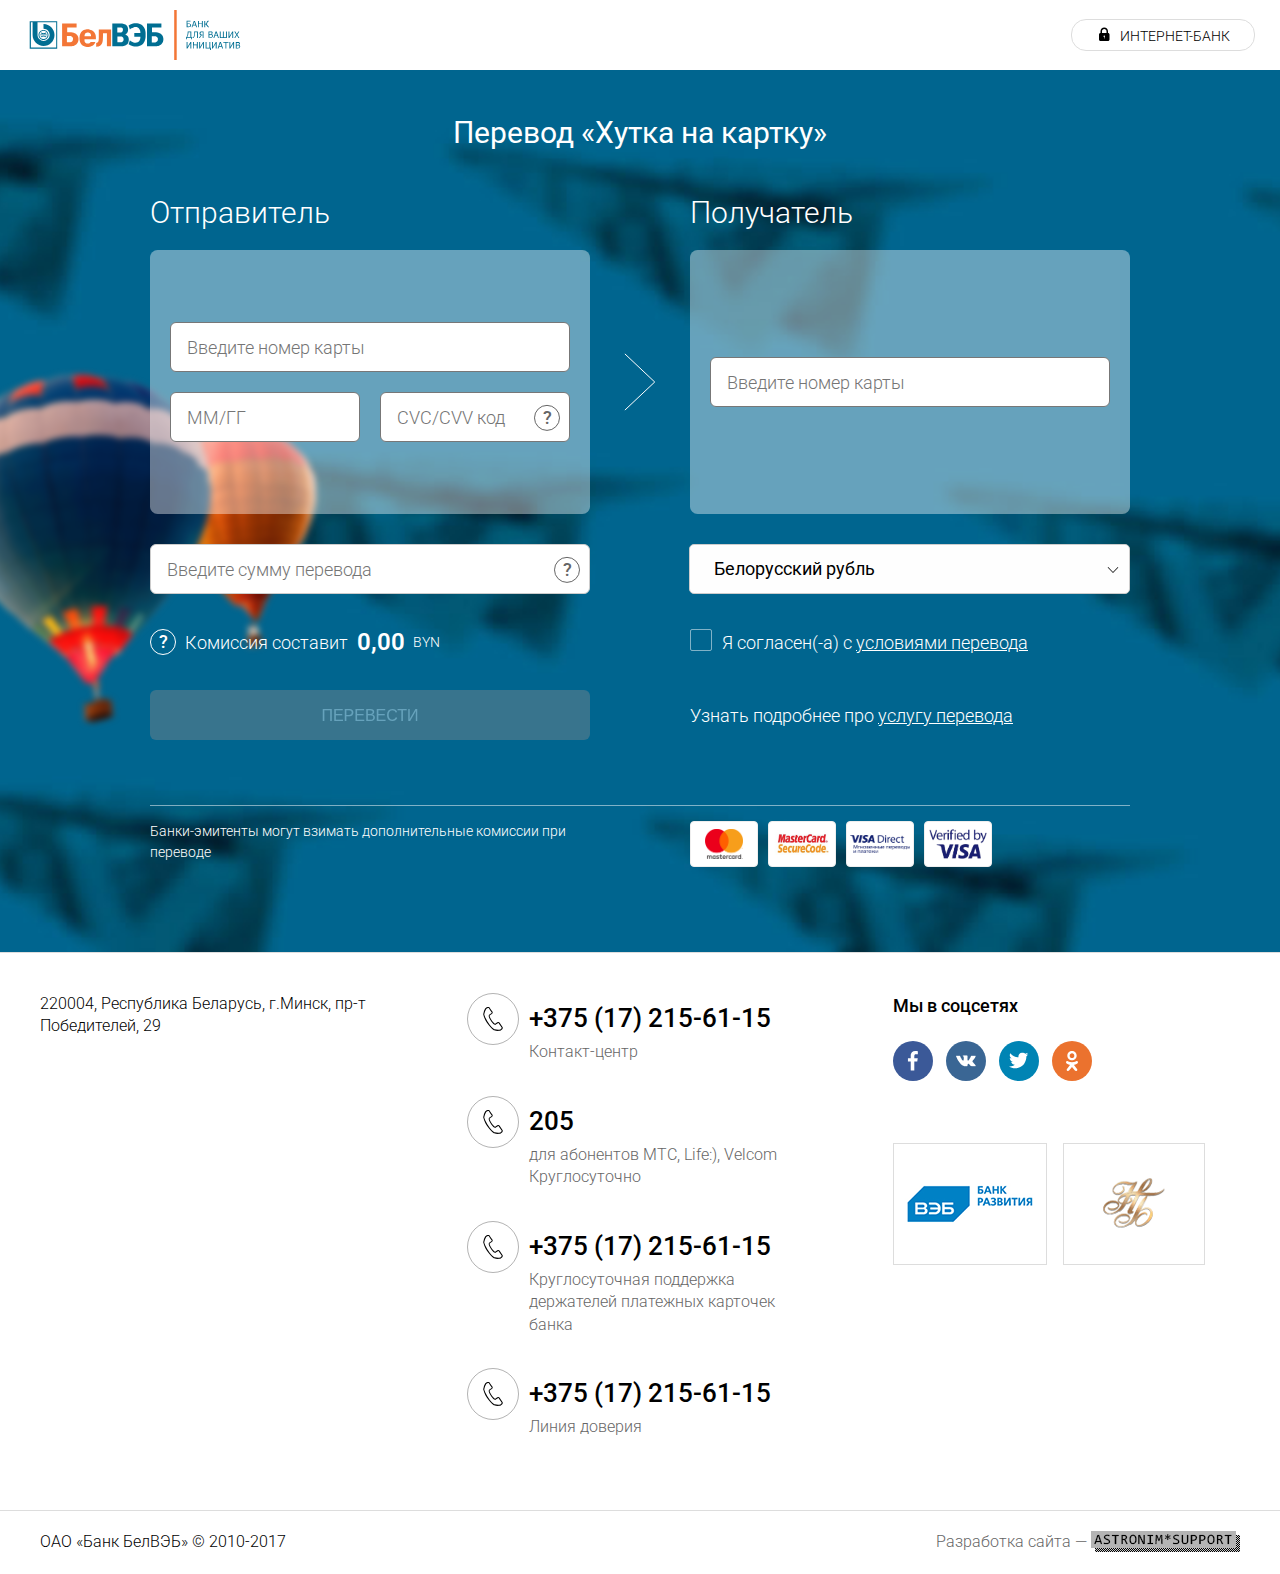
==== index.html @ bf61015f "set form action test-href" ====
<!DOCTYPE html>
<html lang="ru">
<head>
	<meta charset="utf-8" />
	<meta http-equiv="X-UA-Compatible" content="IE=edge" />
	<meta http-equiv="Cache-Control" content="no-store">
	<meta http-equiv="Pragma" content="no-cache">
	<meta name="viewport" id="viewport" content="width=device-width">
	<meta name="format-detection" content="telephone=no">

	<meta http-equiv="Content-Type" content="text/html; charset=UTF-8" />
	<meta name="robots" content="index, follow" />
	<meta name="keywords" content="" />
	<meta name="description" content="Банк БелВЭБ" />

	<title>Перевод «Хутка на картку»</title>
	<meta name="description" content="*" />
	<meta name="keywords" content="*" />

	<meta property="og:title" content="" />
	<meta property="og:image" content="" />
	<meta property="og:description" content="" />
	<meta property="og:site_name" content="" />

	<link href="https://fonts.googleapis.com/css?family=Roboto:300,400,500,700&amp;subset=cyrillic-ext" rel="stylesheet" data-skip-moving="true">

	<!-- choices -->
	<link  href="js/lib/choices/styles/css/choices.min.css" rel="stylesheet">


	<!-- common -->
	<link rel="stylesheet" href="css/common.css" />

	<!-- ie9-10 -->
	<link rel="stylesheet" href="css/ie.css">


	<script>document.createElement( "picture" );</script>
	<script src="./js/lib/picturefill.min.js" async></script>

	<svg xmlns="http://www.w3.org/2000/svg" preserveAspectRatio="none" style="display:none;">

		<symbol id="ico-check" height="15" viewBox="0 0 26 15" width="26" xmlns="http://www.w3.org/2000/svg">
			<path d="M18.5 1.5L17 0 11 6.5l1.4 1.4 6.3-6.3zM22.7 0L12.2 10.8 8 6.5 6.6 8l5.6 5.5 12-12L22.7 0zM1 8l5.5 5.5L8 12 2.2 6.6 1 8z" fill-rule="evenodd"></path>
		</symbol>

		<symbol id="ico-info" enable-background="new 0 0 39 115" height="115px" version="1.1" viewBox="0 0 39 115" width="39px" xml:space="preserve" xmlns="http://www.w3.org/2000/svg" xmlns:xlink="http://www.w3.org/1999/xlink">
				<path d="M26.102,91.63l3.372-13.589l7.465-30.088c1.33-5.36-1.938-10.783-7.298-12.113l-0.971-0.241   c-0.652-0.162-1.303-0.252-1.949-0.283l0.008-0.199c0,0-0.161,0.072-0.437,0.197c-3.072-0.011-7.561,2.97-7.561,2.97   c-8.72,6.079-20.654,14.141-18.886,17.981c2.678,5.816,15.748-9.487,12.618,3.131L9.091,72.984l-7.465,30.088   c-1.33,5.361,1.504,10.676,6.864,12.006l0.971,0.241c0.652,0.161,1.303,0.253,1.95,0.282l-0.009,0.199c0,0,0.162-0.071,0.438-0.197   c3.072,0.012,7.561-2.97,7.561-2.97c8.72-6.079,20.871-14.087,19.103-17.928C35.824,88.89,22.972,104.247,26.102,91.63z"></path>
				<circle cx="24.727" cy="15.217" r="14"></circle>
		</symbol>

		<symbol id="ico-close" height="32" viewBox="0 0 32 32" width="32" xmlns="http://www.w3.org/2000/svg">
			<path d="M22.7 21.3L17.5 16l5.2-5.2c.4-.4.4-1 0-1.4-.4-.4-1-.4-1.4 0L16 14.6l-5.3-5.3c-.4-.4-1-.4-1.4 0-.4.4-.4 1 0 1.4l5.3 5.3-5.3 5.3c-.4.4-.4 1 0 1.4.4.4 1 .4 1.4 0l5.3-5.3 5.3 5.3c.4.4 1 .4 1.4 0 .4-.4.4-1 0-1.4z"></path>
		</symbol>

		<symbol id="ico-search" height="50" viewBox="0 0 50 50" width="50" xmlns="http://www.w3.org/2000/svg">
			<circle cx="21" cy="20" fill="none" r="16" stroke-linecap="round" stroke-miterlimit="10" stroke-width="2"></circle>
			<path stroke-miterlimit="10" stroke-width="4" d="M32.2 32.2l13.3 13.3"></path>
		</symbol>

		<symbol id="ico-lang" xmlns="http://www.w3.org/2000/svg" viewBox="267.2 14.2 419.7 419.7">
			<path d="M477 433.8c-115.7 0-209.8-94-209.8-209.8S361.2 14.2 477 14.2s209.8 94 209.8 209.8-94 209.8-209.8 209.8zm75-143c-8.6 37-22.6 72.5-41.5 105.4C568.2 385 616 346 638.8 291.6L552 291zm-237.2 0c22.6 54.7 70.6 94 128.6 105.3-19-33-33-68.5-41.6-105.8h-11.3c-36 0-61 .2-75.7.5zm122.4-.5c8.7 33.4 22 65.3 39.8 95 17.7-29.6 31-61.4 39.7-94.7l-79.5-.3zm120.6-33.7c22.6 0 43 .3 59.6.5l31.7.3c4.3-21.6 4.4-43.5.4-65.2l-91.3-.6c1.3 10.8 2 21.8 2 32.6-.2 11-1 21.8-2.2 32.6zm-253-65.2c-4 21.5-4.2 43.8 0 65.3 12.5-.7 35.5-1 78.8-1H396c-2.4-21.5-2.4-43.4 0-65h-4.3c-54.4 0-77.6.3-87 .7zM478.3 256l45 .3c1.5-10.7 2.2-21.6 2.2-32.3 0-10.8-.8-21.8-2.2-32.6-32.7-.2-63.7-.4-92.6-.4-3 21.6-3 43.5-.2 65h47.8zM552 157c17.5 0 33.8.3 48.2.4 16 0 29.2.3 39 .3-22.4-55-70.5-94.3-128.5-105.6 19 32.7 32.8 68 41.4 104.8zm-108.6-105C385.6 63.3 337.7 102.3 315 157c16-.5 42.7-.6 87-.6 8.7-36.6 22.6-71.7 41.4-104.3zm35 104.7l38 .2c-8.6-33-22-64.6-39.4-94-17.5 29.3-30.7 60.7-39.3 93.6l40.6.2z"></path>
		</symbol>

		<symbol id="ico-user" xmlns="http://www.w3.org/2000/svg" width="400" height="382.5" viewBox="0 0 400 382.5">
			<path d="M244 213.8C276 195 297.6 157 297.6 113 297.5 50.6 254 0 200 0s-97.3 50.6-97.3 113c0 44 21.6 82 53 100.6C27.7 226.4 0 297.2 0 382.6h400c0-85-34-155.6-156-168.8z"></path>
		</symbol>

		<symbol id="ico-phone" xmlns="http://www.w3.org/2000/svg" fill-rule="evenodd" version="1" viewBox="0 0 7687 8785" shape-rendering="geometricPrecision" text-rendering="geometricPrecision" image-rendering="optimizeQuality" clip-rule="evenodd">
			<path d="M4667 6451v1771c0 154-63 295-165 397s-243 165-397 165H563c-155 0-296-63-398-165S0 8376 0 8221V561c0-154 63-295 165-397l1-1C268 61 409-2 563-2h3542c155 0 296 63 398 165s165 243 165 398v1771h3019v4117H4668zM3432 4960v368c0 76-62 137-137 137-76 0-137-62-137-137v-362c-15-3-31-7-46-12l-5-1c-149-47-274-154-310-334-15-74 34-147 108-161 74-15 147 34 161 108 13 65 61 105 119 124l7 2c29 9 61 13 92 13h11l15-1c40-3 78-13 109-29 38-19 66-48 66-82 0-28-6-47-14-58-11-15-31-25-52-31-37-11-80-11-122-10-64 1-128 2-206-22-62-19-126-53-175-108-51-58-85-137-85-243 0-151 90-262 217-326 34-17 71-31 110-41v-297c0-76 62-137 137-137 76 0 137 62 137 137v291c15 3 30 7 45 12 152 45 279 153 316 335 15 74-34 147-108 161-74 15-147-34-161-108-13-67-64-108-125-126-29-9-61-13-94-12h-15l-12 1c-40 3-78 13-109 29-38 19-66 48-66 82 0 31 7 50 17 61 12 13 30 23 49 28 38 12 80 11 121 10 63-1 127-2 205 22 70 21 141 60 192 130 42 56 69 129 69 221 0 151-90 262-217 326-34 17-71 31-110 41zm2788 1216c-6-45-9-91-9-137 0-294 119-560 312-752 192-192 458-312 752-312 46 0 92 3 137 9V3800c-45 6-91 9-137 9-294 0-560-119-752-312-192-192-312-458-312-752 0-46 3-92 9-137H275v3569h5946zm1192-915l-18-3c-38-6-78-9-119-9-218 0-415 89-558 231-143 143-231 340-231 558 0 41 3 81 9 119l3 19h914v-915zM3294 2881c417 0 795 169 1068 442s442 651 442 1068-169 795-442 1068-651 442-1068 442-795-169-1068-442-442-651-442-1068 169-795 442-1068 651-442 1068-442zm873 636c-223-223-532-362-873-362s-650 138-873 362c-223 223-362 532-362 873s138 650 362 873c223 223 532 362 873 362s650-138 873-362c223-223 362-532 362-873s-138-650-362-873zm2330-911l-3 18c-6 38-9 78-9 119 0 218 89 415 231 558 143 143 340 231 558 231 41 0 81-3 119-9l18-3v-914h-914zm-2105-275v-820H274v820h4118zM274 6449v820h4118v-820H274zm0 1095v676c0 79 33 151 85 203s124 85 203 85h3542c79 0 152-32 203-84l1-1c52-52 84-124 84-203v-676H274zm4118-6307V561c0-79-33-151-85-203s-124-85-203-85H562c-79 0-151 32-203 84l-1 1c-52 52-84 125-84 203v676h4118zM1784 685h1098v275H1784V685zm549 6863c113 0 216 46 291 121 74 74 121 177 121 291 0 113-46 217-121 291-74 74-178 121-291 121-114 0-217-46-291-121-75-75-121-178-121-291s46-216 121-291l1-1c75-75 177-121 291-121zm97 314c-24-24-59-40-97-40s-73 15-97 40l-1 1c-24 24-40 59-40 97s15 73 40 97h1c25 25 59 40 97 40s72-16 97-40c25-25 40-59 40-97s-16-72-40-97v-1z" class="fil0"></path>
		</symbol>

		<symbol id="ico-lock" height="32" width="32" viewBox="0 0 32 32" xmlns="http://www.w3.org/2000/svg">
			<path d="M16 21.9146v2.5944c0 .2712.232.491.5.491.2761 0 .5-.2279.5-.491v-2.5944c.5826-.2059 1-.7615 1-1.4146 0-.8284-.6716-1.5-1.5-1.5s-1.5.6716-1.5 1.5c0 .6531.4174 1.2087 1 1.4146zM9 14v-3.5008C9 6.3567 12.3579 3 16.5 3c4.1337 0 7.5 3.3575 7.5 7.4992V14c1.6591.0047 3 1.3503 3 3.0095v9.981C27 28.6634 25.653 30 23.9912 30H9.0088C7.3456 30 6 28.6526 6 26.9905v-9.981c0-1.67 1.3423-3.0048 3-3.0095zm3 0v-3.4991C12 8.0092 14.0147 6 16.5 6c2.4802 0 4.5 2.0151 4.5 4.5009V14h-9z" fill-rule="evenodd"></path>
		</symbol>

		<symbol id="ico-fb" xmlns="http://www.w3.org/2000/svg" xmlns:xlink="http://www.w3.org/1999/xlink" preserveAspectRatio="xMidYMid" width="11" height="21" viewBox="0 0 11 21">
			<path d="M7.801,0.011 C6.378,0.011 5.242,0.429 4.391,1.265 C3.540,2.101 3.115,3.282 3.115,4.807 C3.115,4.807 3.115,7.491 3.115,7.491 C3.115,7.491 -0.009,7.491 -0.009,7.491 C-0.009,7.491 -0.009,11.121 -0.009,11.121 C-0.009,11.121 3.115,11.121 3.115,11.121 C3.115,11.121 3.115,20.449 3.115,20.449 C3.115,20.449 6.877,20.449 6.877,20.449 C6.877,20.449 6.877,11.121 6.877,11.121 C6.877,11.121 10.001,11.121 10.001,11.121 C10.001,11.121 10.485,7.491 10.485,7.491 C10.485,7.491 6.877,7.491 6.877,7.491 C6.877,7.491 6.877,5.159 6.877,5.159 C6.877,4.573 7.002,4.132 7.251,3.839 C7.500,3.546 7.977,3.399 8.681,3.399 C8.681,3.399 10.595,3.399 10.595,3.399 C10.595,3.399 10.595,0.165 10.595,0.165 C9.935,0.063 9.004,0.011 7.801,0.011 C7.801,0.011 7.801,0.011 7.801,0.011 Z" fill-rule="evenodd"></path>
		</symbol>

		<symbol id="ico-vk" xmlns="http://www.w3.org/2000/svg" xmlns:xlink="http://www.w3.org/1999/xlink" preserveAspectRatio="xMidYMid" width="24" height="14" viewBox="0 0 24 14">
			<path d="M23.481,0.843 C23.437,0.755 23.312,0.682 23.107,0.623 C22.902,0.565 22.638,0.557 22.315,0.601 C22.315,0.601 18.795,0.623 18.795,0.623 C18.751,0.594 18.670,0.594 18.553,0.623 C18.553,0.623 18.311,0.689 18.311,0.689 C18.311,0.689 18.267,0.733 18.267,0.733 C18.223,0.763 18.179,0.807 18.135,0.865 C18.091,0.924 18.054,0.997 18.025,1.085 C17.629,2.068 17.189,2.985 16.705,3.835 C16.412,4.334 16.133,4.774 15.869,5.155 C15.605,5.537 15.392,5.815 15.231,5.991 C15.070,6.167 14.916,6.307 14.769,6.409 C14.622,6.512 14.512,6.556 14.439,6.541 C14.439,6.541 14.241,6.497 14.241,6.497 C14.124,6.439 14.028,6.336 13.955,6.189 C13.882,6.043 13.838,5.881 13.823,5.705 C13.823,5.705 13.779,5.221 13.779,5.221 C13.764,5.075 13.764,4.877 13.779,4.627 C13.779,4.627 13.801,4.121 13.801,4.121 C13.801,4.121 13.801,3.109 13.801,3.109 C13.801,2.728 13.816,2.435 13.845,2.229 C13.874,2.024 13.874,1.804 13.845,1.569 C13.816,1.335 13.801,1.144 13.801,0.997 C13.801,0.851 13.764,0.719 13.691,0.601 C13.618,0.484 13.530,0.389 13.427,0.315 C13.324,0.242 13.185,0.183 13.009,0.139 C12.584,0.051 12.034,0.000 11.359,-0.015 C9.834,-0.029 8.858,0.066 8.433,0.271 C8.257,0.374 8.103,0.499 7.971,0.645 C7.810,0.821 7.788,0.924 7.905,0.953 C8.389,1.027 8.734,1.203 8.939,1.481 C8.939,1.481 9.027,1.613 9.027,1.613 C9.071,1.731 9.122,1.921 9.181,2.185 C9.240,2.449 9.276,2.750 9.291,3.087 C9.335,3.659 9.335,4.165 9.291,4.605 C9.291,4.605 9.181,5.617 9.181,5.617 C9.152,5.852 9.100,6.043 9.027,6.189 C8.954,6.336 8.902,6.424 8.873,6.453 C8.873,6.453 8.807,6.519 8.807,6.519 C8.704,6.563 8.594,6.585 8.477,6.585 C8.360,6.585 8.220,6.527 8.059,6.409 C7.898,6.292 7.729,6.131 7.553,5.925 C7.377,5.720 7.179,5.441 6.959,5.089 C6.739,4.737 6.512,4.312 6.277,3.813 C6.277,3.813 6.079,3.461 6.079,3.461 C6.079,3.461 5.573,2.471 5.573,2.471 C5.353,2.031 5.162,1.606 5.001,1.195 C4.942,1.019 4.847,0.887 4.715,0.799 C4.715,0.799 4.649,0.755 4.649,0.755 C4.605,0.741 4.539,0.711 4.451,0.667 C4.363,0.623 4.268,0.594 4.165,0.579 C4.165,0.579 0.799,0.601 0.799,0.601 C0.462,0.601 0.227,0.682 0.095,0.843 C0.095,0.843 0.051,0.909 0.051,0.909 C0.022,0.953 0.007,1.019 0.007,1.107 C0.007,1.195 0.036,1.305 0.095,1.437 C0.594,2.581 1.129,3.696 1.701,4.781 C2.273,5.867 2.772,6.732 3.197,7.377 C3.622,8.023 4.055,8.639 4.495,9.225 C4.935,9.812 5.228,10.186 5.375,10.347 C5.375,10.347 5.705,10.699 5.705,10.699 C5.705,10.699 6.013,11.007 6.013,11.007 C6.248,11.183 6.541,11.418 6.893,11.711 C7.245,12.005 7.663,12.276 8.147,12.525 C8.631,12.775 9.174,12.987 9.775,13.163 C10.376,13.339 10.970,13.405 11.557,13.361 C11.557,13.361 12.965,13.361 12.965,13.361 C13.258,13.347 13.478,13.259 13.625,13.097 C13.625,13.097 13.669,13.031 13.669,13.031 C13.698,12.987 13.728,12.914 13.757,12.811 C13.786,12.709 13.801,12.599 13.801,12.481 C13.801,12.115 13.830,11.792 13.889,11.513 C13.948,11.235 14.014,11.022 14.087,10.875 C14.160,10.729 14.248,10.611 14.351,10.523 C14.454,10.435 14.527,10.377 14.571,10.347 C14.615,10.318 14.644,10.303 14.659,10.303 C14.864,10.245 15.099,10.311 15.363,10.501 C15.627,10.692 15.876,10.927 16.111,11.205 C16.346,11.484 16.624,11.799 16.947,12.151 C17.270,12.503 17.556,12.767 17.805,12.943 C17.805,12.943 18.047,13.097 18.047,13.097 C18.208,13.200 18.421,13.288 18.685,13.361 C18.949,13.435 19.176,13.457 19.367,13.427 C19.367,13.427 22.513,13.361 22.513,13.361 C22.806,13.361 23.048,13.310 23.239,13.207 C23.430,13.105 23.532,12.995 23.547,12.877 C23.562,12.760 23.562,12.621 23.547,12.459 C23.532,12.298 23.510,12.188 23.481,12.129 C23.481,12.129 23.393,11.975 23.393,11.975 C22.982,11.242 22.198,10.340 21.039,9.269 C21.039,9.269 21.017,9.247 21.017,9.247 C21.017,9.247 21.017,9.225 21.017,9.225 C21.017,9.225 20.995,9.225 20.995,9.225 C20.467,8.727 20.130,8.389 19.983,8.213 C19.734,7.891 19.682,7.561 19.829,7.223 C19.917,6.974 20.284,6.439 20.929,5.617 C21.266,5.177 21.530,4.825 21.721,4.561 C23.144,2.684 23.760,1.481 23.569,0.953 C23.569,0.953 23.481,0.843 23.481,0.843 Z" fill-rule="evenodd"></path>
		</symbol>

		<symbol id="ico-tw" xmlns="http://www.w3.org/2000/svg" xmlns:xlink="http://www.w3.org/1999/xlink" preserveAspectRatio="xMidYMid" width="20" height="17" viewBox="0 0 20 17">
			<path d="M17.039,2.487 C17.904,1.959 18.484,1.225 18.777,0.287 C18.000,0.756 17.164,1.079 16.269,1.255 C15.492,0.419 14.524,0.001 13.365,0.001 C12.280,0.015 11.348,0.404 10.571,1.167 C9.794,1.929 9.405,2.861 9.405,3.961 C9.405,4.254 9.442,4.555 9.515,4.863 C7.872,4.789 6.347,4.386 4.939,3.653 C3.531,2.919 2.328,1.944 1.331,0.727 C0.964,1.343 0.781,2.003 0.781,2.707 C0.781,3.411 0.942,4.049 1.265,4.621 C1.588,5.193 2.020,5.662 2.563,6.029 C1.918,5.999 1.316,5.831 0.759,5.523 C0.759,5.523 0.759,5.567 0.759,5.567 C0.759,6.535 1.060,7.378 1.661,8.097 C2.262,8.815 3.025,9.270 3.949,9.461 C3.597,9.549 3.245,9.593 2.893,9.593 C2.673,9.593 2.424,9.578 2.145,9.549 C2.409,10.355 2.878,11.008 3.553,11.507 C4.228,12.005 4.998,12.269 5.863,12.299 C4.426,13.428 2.783,13.993 0.935,13.993 C0.583,13.993 0.268,13.971 -0.011,13.927 C1.822,15.115 3.846,15.709 6.061,15.709 C7.484,15.738 8.811,15.518 10.043,15.049 C11.275,14.579 12.331,13.978 13.211,13.245 C14.091,12.511 14.846,11.653 15.477,10.671 C16.108,9.688 16.577,8.669 16.885,7.613 C17.193,6.557 17.347,5.493 17.347,4.423 C17.347,4.423 17.347,3.917 17.347,3.917 C18.124,3.345 18.784,2.663 19.327,1.871 C18.564,2.193 17.802,2.399 17.039,2.487 C17.039,2.487 17.039,2.487 17.039,2.487 Z" id="path-1" class="cls-2" fill-rule="evenodd"></path>
		</symbol>

		<symbol id="ico-ok" viewBox="0 0 30 30" width="30px" xml:space="preserve" xmlns="http://www.w3.org/2000/svg" xmlns:xlink="http://www.w3.org/1999/xlink"><path d="M22,15c-1,0-3,2-7,2s-6-2-7-2c-1.104,0-2,0.896-2,2c0,1,0.568,1.481,1,1.734C8.185,19.427,12,21,12,21l-4.25,5.438  c0,0-0.75,0.935-0.75,1.562c0,1.104,0.896,2,2,2c1.021,0,1.484-0.656,1.484-0.656S14.993,23.993,15,24  c0.007-0.007,4.516,5.344,4.516,5.344S19.979,30,21,30c1.104,0,2-0.896,2-2c0-0.627-0.75-1.562-0.75-1.562L18,21  c0,0,3.815-1.573,5-2.266C23.432,18.481,24,18,24,17C24,15.896,23.104,15,22,15z" id="K"/><path d="M15,0c-3.866,0-7,3.134-7,7s3.134,7,7,7c3.865,0,7-3.134,7-7S18.865,0,15,0z M15,10.5c-1.933,0-3.5-1.566-3.5-3.5  c0-1.933,1.567-3.5,3.5-3.5c1.932,0,3.5,1.567,3.5,3.5C18.5,8.934,16.932,10.5,15,10.5z"></path></symbol>

		<symbol id="ico-gain" viewBox="0 0 278 212" xmlns="http://www.w3.org/2000/svg"><path d="M94 118c-8,-7 -18,-12 -29,-12 -12,0 -22,5 -29,12 -6,5 -9,12 -11,20l0 0c-1,3 -1,6 -1,9 0,12 4,22 12,29 7,8 17,13 29,13 11,0 21,-5 29,-13 7,-7 12,-17 12,-29 0,-11 -5,-21 -12,-29zm148 0c-7,-7 -18,-12 -29,-12 -11,0 -22,5 -29,12 -8,8 -12,18 -12,29 0,12 4,22 12,29 7,8 18,13 29,13 11,0 22,-5 29,-13 7,-7 12,-17 12,-29 0,-11 -5,-21 -12,-29zm-177 -35c17,0 33,6 45,18 19,12 39,12 58,-1 12,-11 28,-17 45,-17 15,0 29,5 40,14l0 -63c0,-2 -1,-5 -3,-7l-1 -1c-1,-1 -3,-2 -4,-2l-36 0c-7,0 -12,-6 -12,-12 0,-7 5,-12 12,-12l36 0c8,0 15,4 21,10 1,0 1,1 1,1 6,6 10,15 10,23l0 101c0,1 0,1 0,1 0,4 1,8 1,11 0,18 -8,34 -19,46 -12,12 -28,19 -46,19 -18,0 -34,-7 -46,-19 -11,-11 -18,-25 -19,-42l0 0 0 0c0,-1 0,-2 0,-4l0 -1c-2,-10 -17,-11 -18,3 -1,17 -8,33 -19,44 -12,12 -28,19 -46,19 -18,0 -34,-7 -46,-19 -12,-12 -19,-28 -19,-46 0,-4 0,-9 1,-13l0 -100c0,-8 4,-17 10,-23 0,0 1,-1 1,-1 6,-6 14,-10 22,-10l35 0c7,0 12,5 12,12 0,6 -5,12 -12,12l-35 0c-2,0 -3,1 -5,2l0 1c-3,2 -4,5 -4,7l0 62c11,-8 25,-13 40,-13z"></path></symbol>

	</svg>
</head>
<body>
	<script>
		document.body.className += ' js';
	</script>

	<div class="header-row">
		<header class="l-header flex-row middle-xs">
			<div class="col-xs">
				<a href="https://bveb.by/" class="logo">
					<object data="./i/logo.svg" type="image/svg+xml"></object>
				</a>
			</div>
			<div class="col-xs end-xs align-right">
				<div class="topline-iblogin">
					<a href="https://www.belveb24.by/" target="_blank" class="link-iblogin">
						<svg class="ico-lock" viewBox="0 0 32 32">
							<use xlink:href="#ico-lock"></use>
						</svg>
						<span>Интернет-банк</span>
					</a>
				</div>
			</div>
		</header>
	</div>

	<div class="page-wrap">

		<div class="layout-row">

			<div class="l-layout">

				<main class="l-main">

					<div class="main-content">

						<header class="b-content-title">

							<picture>
								<img src="./i/bgmain.jpg" alt="">
							</picture>

							<div class="remittance bg--dark">

								<div class="baloon-amination js-baloon">
									<img src="./i/baloons.png" alt="">
								</div>

								<form ACTION="/p2ptest/cgi-bin/cgi_link" METHOD="POST" autocomplete="off">
									<div class="rem-header">
										<div class="rem-title">Перевод «Хутка&nbsp;на&nbsp;картку»</div>
									</div>
									<div class="rem-row">
										<div class="rem-col">
											<div class="card-title">Отправитель</div>
											<section class="card-shape card-shape-sender">
												<div class="card-shape-in">
													<div class="card-shape-inputs card-sender">
														<div class="flex-row flex-row-padding-half">
															<div class="col-xs-12">
																<div class="card-input">
																	<input type="text" name="CARD" id="cardfrom" placeholder="Введите номер карты" required>
																	<div class="card-type type-visa"></div>
																	<div class="card-type type-mastercard"></div>
																	<div class="card-type type-unknown"></div>
																</div>
															</div>
														</div>
														<div class="flex-row flex-row-padding-half">
															<div class="col-xs-6">
																<input type="text" name="MMYY" id="mmyy" maxlength="5" placeholder="ММ/ГГ" required>
																<input type="HIDDEN" name="EXP" id="exp" value="" autocomplete="off" required>
																<input type="HIDDEN" name="EXP_YEAR" id="exp_year" value="" autocomplete="off" required>
															</div>
															<div class="col-xs-6">
																<div class="card-input">
																	<input type="text" name="CVC2" id="cvccvv" maxlength="3" placeholder="CVC/CVV код" required>
																	<div class="input-helper">
																		<span class="info" title="​CVC/CVV код — это трёхзначный код проверки подлинности Вашей банковской карты.&#13;CVC/CVV код указан на её обратной стороне, под магнитной полосой"></span>
																	</div>
																	<div class="input-graphics">
																		<div class="ig-wrap"><img src="./i/cvc-code.png" alt=""></div>
																	</div>
																</div>
															</div>
														</div>
													</div>
												</div>
											</section>
										</div>
										<div class="rem-col-gap rem-col-gap-direction">
											<svg class="ico-card-direction" xmlns="http://www.w3.org/2000/svg"xmlns:xlink="http://www.w3.org/1999/xlink"width="32.5px" height="58.5px"><path fill-rule="evenodd"  stroke="rgb(255, 255, 255)" stroke-width="1px" stroke-linecap="butt" stroke-linejoin="miter" fill="none" d="M0.879,0.880 L30.714,29.002 L0.879,57.120 "/></svg>
										</div>
										<div class="rem-col">
											<div class="card-title">Получатель</div>
											<section class="card-shape">
												<div class="card-shape-in">
													<div class="card-shape-inputs card-receiver">
														<div class="flex-row flex-row-padding flex-row-padding-half">
															<div class="col-xs-12">
																<div class="card-input">
																	<input type="text" name="PAYMENT_TO" id="cardto" maxlength="23" placeholder="Введите номер карты" required>
																	<div class="card-type type-visa"></div>
																	<div class="card-type type-mastercard"></div>
																	<div class="card-type type-unknown"></div>
																</div>
															</div>
														</div>
													</div>
												</div>
											</section>
										</div>
									</div>
									<div class="rem-row">
										<div class="rem-col">
											<div class="card-input">
												<input type="text" name="AMOUNT" id="amount" placeholder="Введите сумму перевода" maxlength="20" required>
												<div class="input-helper">
													<span class="info" title="Введите сумму перевода"></span>
												</div>
											</div>
										</div>
										<div class="rem-col-gap"></div>
										<div class="rem-col">
											<select name="CURRENCY" id="currency" data-select-currency>
												<option value="BYN">Белорусский рубль</option>
												<option value="EUR">Евро</option>
												<option value="USD">Доллар США</option>
											</select>
										</div>
									</div>
									<div class="rem-row">
										<div class="rem-col">
											<div class="about-comission">
												<span class="info" title="* Предварительно рассчитанный размер комиссии за совершение перевода.&#13;** Комиссия взиматься не будет за перевод с использованием карточек (реквизитов карточек), эмитированных ОАО «Банк БелВЭБ», в случае если плательщик и бенефициар совпадают в одном лице."></span>
												<span>Комиссия составит</span> <span class="price"><b id="com">0,00</b> <span id="com_currency">byn</span></span>
											</div>
										</div>
										<div class="rem-col-gap"></div>
										<div class="rem-col">
											<label>
												<input type="checkbox" name="agree" id="agree" required>
												<span>Я согласен(-а) с <a href="https://www.belveb.by/upload/files/%D0%9E%D1%84%D0%B5%D1%80%D1%82%D0%B0.pdf" target="_blank">условиями перевода</a></span>
											</label>
										</div>
									</div>
									<div class="rem-row">
										<div class="rem-col">
											<input TYPE="HIDDEN" NAME="TRTYPE" VALUE="8"></input>
											<input type="submit" NAME="SEND_BUTTON" id="send_button" value="Перевести" class="button button-wide" disabled>
										</div>
										<div class="rem-col-gap"></div>
										<div class="rem-col">Узнать подробнее про <a href="https://www.belveb.by/individual/perevody-i-platezhi/hutka-na-kartku/" target="_blank">услугу перевода</a></div>
									</div>
									<div class="rem-row rem-footer">
										<div class="rem-col">Банки-эмитенты могут взимать дополнительные комиссии при переводе</div>
										<div class="rem-col-gap"></div>
										<div class="rem-col">
											<div class="support">
												<div class="support-card"><img src="./i/payment-mastercard.png" alt=""></div>
												<div class="support-card"><img src="./i/payment-mastercard-sc.png" alt=""></div>
												<div class="support-card"><img src="./i/payment-visa.png" alt=""></div>
												<div class="support-card"><img src="./i/payment-visa-verified.png" alt=""></div>
											</div>
										</div>
									</div>

									<input id="order" TYPE="HIDDEN" NAME="ORDER" VALUE="" SIZE="6" MAXLENGTH="21" PLACEHOLDER="Введите номер заказа" />
									<input TYPE="HIDDEN" NAME="DESC" VALUE="p2p_payment" MAXLENGTH="50" />
									<input TYPE="HIDDEN" NAME="TERMINAL" VALUE="99100001" SIZE="8" MAXLENGTH="8" />
									<div style="display:none">
										<select name="CVC2_RC" size=9>
											<option selected value="1">CVC2 is present</option>
										</select>
									</div>

								</form>
							</div>
						</header>

					</div>

					<footer class="l-footer">

						<div class="footer-row flex-row">
							<div class="col-xs">
								<p>220004, Республика  Беларусь, г.Минск, пр-т Победителей, 29</p>
							</div>
							<div class="col-xs">

								<div class="f-phone">
									<i class="c-ico ico-50">
										<svg>
											<use xlink:href="i/icons.svg#icon_1-19"></use>
										</svg>
									</i>
									<span>
										<a href="tel:+375172156115">+375 (17) 215-61-15</a>
										Контакт-центр
									</span>
								</div>

								<div class="f-phone">
									<i class="c-ico ico-50">
										<svg>
											<use xlink:href="i/icons.svg#icon_1-19"></use>
										</svg>
									</i>
									<span>
										<a href="tel:205">205</a>
										для абонентов МТС, Life:), Velcom Круглосуточно
									</span>
								</div>

								<div class="f-phone">
									<i class="c-ico ico-50">
										<svg>
											<use xlink:href="i/icons.svg#icon_1-19"></use>
										</svg>
									</i>
									<span>
										<a href="tel:+375172156115">+375 (17) 215-61-15</a>
										Круглосуточная поддержка держателей платежных карточек банка
									</span>
								</div>

								<div class="f-phone">
									<i class="c-ico ico-50">
										<svg>
											<use xlink:href="i/icons.svg#icon_1-19"></use>
										</svg>
									</i>
									<span>
										<a href="tel:+375172156115">+375 (17) 215-61-15</a>
										Линия доверия
									</span>
								</div>

							</div>
							<div class="col-xs">

								<div class="socials">
									<div class="socials-header">Мы в соцсетях</div>
									<ul>
										<li><a href="#" class="social social-fb"><svg viewBox="0 0 11 21"><use xlink:href="#ico-fb"></use></svg></a></li>
										<li><a href="#" class="social social-vk"><svg viewBox="0 0 24 14"><use xlink:href="#ico-vk"></use></svg></a></li>
										<li><a href="#" class="social social-tw"><svg viewBox="0 0 20 17"><use xlink:href="#ico-tw"></use></svg></a></li>
										<li><a href="#" class="social social-ok"><svg viewBox="0 0 30 30"><use xlink:href="#ico-ok"></use></svg></a></li>
									</ul>
								</div>

								<div class="f-logos">
									<a href="#">
										<img src="./i/logo-1.png" alt="">
									</a>
									<a href="#">
										<img src="./i/logo-2.png" alt="">
									</a>
								</div>

							</div>
						</div>

						<div class="b-copyright flex-row">
							<div class="col-xs-12 col-sm">
								ОАО «Банк БелВЭБ» © 2010-2017
							</div>

							<div class="col-xs-12 col-sm end-sm">
								<a href="http://astronim.com" class="developer" target="_blank">
									Разработка сайта — <img src="i/developer.png" height="21" width="149" alt="">
								</a>
							</div>
						</div>
					</footer>

				</main>

			</div>

		</div>

	</div>

	<script src="./js/lib/jquery-3.3.1.min.js"></script>
	<script src="./js/lib/choices/scripts/dist/choices.min.js"></script>
	<script src="./js/lib/svg4everybody.min.js"></script>
	<script src="./js/lib/cleave.min.js"></script>
	<script src="./js/lib/jquery.maskMoney.min.js"></script>
	<script src="./js/common.js"></script>
</body>
</html>
---- js/lib/choices/styles/css/choices.min.css ----
.choices{position:relative;margin-bottom:24px;font-size:16px}.choices:focus{outline:none}.choices:last-child{margin-bottom:0}.choices.is-disabled .choices__inner,.choices.is-disabled .choices__input{background-color:#eaeaea;cursor:not-allowed;-webkit-user-select:none;-moz-user-select:none;-ms-user-select:none;user-select:none}.choices.is-disabled .choices__item{cursor:not-allowed}.choices[data-type*=select-one]{cursor:pointer}.choices[data-type*=select-one] .choices__inner{padding-bottom:7.5px}.choices[data-type*=select-one] .choices__input{display:block;width:100%;padding:10px;border-bottom:1px solid #ddd;background-color:#fff;margin:0}.choices[data-type*=select-one] .choices__button{background-image:url(../../icons/cross-inverse.svg);padding:0;background-size:8px;position:absolute;top:50%;right:0;margin-top:-10px;margin-right:25px;height:20px;width:20px;border-radius:10em;opacity:.5}.choices[data-type*=select-one] .choices__button:focus,.choices[data-type*=select-one] .choices__button:hover{opacity:1}.choices[data-type*=select-one] .choices__button:focus{box-shadow:0 0 0 2px #00bcd4}.choices[data-type*=select-one]:after{content:"";height:0;width:0;border-style:solid;border-color:#333 transparent transparent transparent;border-width:5px;position:absolute;right:11.5px;top:50%;margin-top:-2.5px;pointer-events:none}.choices[data-type*=select-one].is-open:after{border-color:transparent transparent #333 transparent;margin-top:-7.5px}.choices[data-type*=select-one][dir=rtl]:after{left:11.5px;right:auto}.choices[data-type*=select-one][dir=rtl] .choices__button{right:auto;left:0;margin-left:25px;margin-right:0}.choices[data-type*=select-multiple] .choices__inner,.choices[data-type*=text] .choices__inner{cursor:text}.choices[data-type*=select-multiple] .choices__button,.choices[data-type*=text] .choices__button{position:relative;display:inline-block;margin:0 -4px 0 8px;padding-left:16px;border-left:1px solid #008fa1;background-image:url(../../icons/cross.svg);background-size:8px;width:8px;line-height:1;opacity:.75}.choices[data-type*=select-multiple] .choices__button:focus,.choices[data-type*=select-multiple] .choices__button:hover,.choices[data-type*=text] .choices__button:focus,.choices[data-type*=text] .choices__button:hover{opacity:1}.choices__inner{display:inline-block;vertical-align:top;width:100%;background-color:#f9f9f9;padding:7.5px 7.5px 3.75px;border:1px solid #ddd;border-radius:2.5px;font-size:14px;min-height:44px;overflow:hidden}.is-focused .choices__inner,.is-open .choices__inner{border-color:#b7b7b7}.is-open .choices__inner{border-radius:2.5px 2.5px 0 0}.is-flipped.is-open .choices__inner{border-radius:0 0 2.5px 2.5px}.choices__list{margin:0;padding-left:0;list-style:none}.choices__list--single{display:inline-block;padding:4px 16px 4px 4px;width:100%}[dir=rtl] .choices__list--single{padding-right:4px;padding-left:16px}.choices__list--single .choices__item{width:100%}.choices__list--multiple{display:inline}.choices__list--multiple .choices__item{display:inline-block;vertical-align:middle;border-radius:20px;padding:4px 10px;font-size:12px;font-weight:500;margin-right:3.75px;margin-bottom:3.75px;background-color:#00bcd4;border:1px solid #00a5bb;color:#fff;word-break:break-all}.choices__list--multiple .choices__item[data-deletable]{padding-right:5px}[dir=rtl] .choices__list--multiple .choices__item{margin-right:0;margin-left:3.75px}.choices__list--multiple .choices__item.is-highlighted{background-color:#00a5bb;border:1px solid #008fa1}.is-disabled .choices__list--multiple .choices__item{background-color:#aaa;border:1px solid #919191}.choices__list--dropdown{display:none;z-index:1;position:absolute;width:100%;background-color:#fff;border:1px solid #ddd;top:100%;margin-top:-1px;border-bottom-left-radius:2.5px;border-bottom-right-radius:2.5px;overflow:hidden;word-break:break-all}.choices__list--dropdown.is-active{display:block}.is-open .choices__list--dropdown{border-color:#b7b7b7}.is-flipped .choices__list--dropdown{top:auto;bottom:100%;margin-top:0;margin-bottom:-1px;border-radius:.25rem .25rem 0 0}.choices__list--dropdown .choices__list{position:relative;max-height:300px;overflow:auto;-webkit-overflow-scrolling:touch;will-change:scroll-position}.choices__list--dropdown .choices__item{position:relative;padding:10px;font-size:14px}[dir=rtl] .choices__list--dropdown .choices__item{text-align:right}@media (min-width:640px){.choices__list--dropdown .choices__item--selectable{padding-right:100px}.choices__list--dropdown .choices__item--selectable:after{content:attr(data-select-text);font-size:12px;opacity:0;position:absolute;right:10px;top:50%;-webkit-transform:translateY(-50%);transform:translateY(-50%)}[dir=rtl] .choices__list--dropdown .choices__item--selectable{text-align:right;padding-left:100px;padding-right:10px}[dir=rtl] .choices__list--dropdown .choices__item--selectable:after{right:auto;left:10px}}.choices__list--dropdown .choices__item--selectable.is-highlighted{background-color:#f2f2f2}.choices__list--dropdown .choices__item--selectable.is-highlighted:after{opacity:.5}.choices__item{cursor:default}.choices__item--selectable{cursor:pointer}.choices__item--disabled{cursor:not-allowed;-webkit-user-select:none;-moz-user-select:none;-ms-user-select:none;user-select:none;opacity:.5}.choices__heading{font-weight:600;font-size:12px;padding:10px;border-bottom:1px solid #f7f7f7;color:gray}.choices__button{text-indent:-9999px;-webkit-appearance:none;-moz-appearance:none;appearance:none;border:0;background-color:transparent;background-repeat:no-repeat;background-position:center;cursor:pointer}.choices__button:focus{outline:none}.choices__input{display:inline-block;vertical-align:baseline;background-color:#f9f9f9;font-size:14px;margin-bottom:5px;border:0;border-radius:0;max-width:100%;padding:4px 0 4px 2px}.choices__input:focus{outline:0}[dir=rtl] .choices__input{padding-right:2px;padding-left:0}.choices__placeholder{opacity:.5}
---- css/common.css ----
html, body, div, span, h1, h2, h3, h4, h5, h6, p, em, img, strong, sub, sup, b, u, i, dl, dt, dd, ol, ul, li, fieldset, form, label, table, tbody, tfoot, thead, tr, th, td, article, aside, canvas, footer, header, menu, nav, section, summary, time, mark, audio, video {
	margin: 0;
	padding: 0;
	border: 0;
	outline: 0;
	vertical-align: baseline;
	background: transparent;
	font-size: 100%; }

a {
	margin: 0;
	padding: 0;
	font-size: 100%;
	vertical-align: baseline;
	background: transparent; }

table {
	border-collapse: collapse;
	border-spacing: 0; }

td, td img {
	vertical-align: top; }

input, select, button, textarea {
	margin: 0;
	font-size: 100%; }

input[type="text"], input[type="password"], textarea {
	padding: 0; }

input[type="checkbox"] {
	vertical-align: bottom; }

input[type="radio"] {
	vertical-align: text-bottom; }

sub {
	vertical-align: sub;
	font-size: smaller; }

sup {
	vertical-align: super;
	font-size: smaller; }

article, aside, details, figcaption, figure, footer, header, hgroup, menu, nav, section {
	display: block; }

nav ul {
	list-style: none; }

html, body {
	height: 100%; }

body {
	line-height: 1;
	text-align: left; }

input, select, button, textarea {
	font-family: Tahoma,Verdana,Arial,sans-serif; }

label, input[type="button"], input[type="submit"], button {
	cursor: pointer; }

*, *::before, *::after {
	-webkit-tap-highlight-color: rgba(0, 0, 0, 0); }

body.ios, body.ios * {
	cursor: pointer; }

button::-moz-focus-inner {
	border: none; }

input[type=number]::-webkit-inner-spin-button {
	-webkit-appearance: none;
	margin: 0; }

input[type=number] {
	-webkit-appearance: none;
	-moz-appearance: textfield;
	appearance: none; }

input[type=text]::-ms-clear {
	display: none; }

input[type=text],
input[type=email],
input[type=tel],
textarea {
	-webkit-appearance: none;
	-moz-appearance: none;
	appearance: none; }

img {
	border: none; }

.tablet *,
.mobile * {
	outline: none; }

.flex-row, .flex-row.reverse {
	-webkit-box-orient: horizontal; }

.container-fluid {
	margin-right: auto;
	margin-left: auto;
	padding-right: 2rem;
	padding-left: 2rem; }

.flex-row {
	-webkit-box-sizing: border-box;
	box-sizing: border-box;
	display: -ms-flexbox;
	display: -webkit-box;
	display: flex;
	-ms-flex: 0 1 auto;
	-webkit-box-flex: 0;
	flex: 0 1 auto;
	-ms-flex-direction: row;
	-webkit-box-direction: normal;
	flex-direction: row;
	-ms-flex-wrap: wrap;
	flex-wrap: wrap; }

.flex-row.reverse {
	-ms-flex-direction: row-reverse;
	-webkit-box-direction: reverse;
	flex-direction: row-reverse; }

.col.reverse {
	-ms-flex-direction: column-reverse;
	-webkit-box-orient: vertical;
	-webkit-box-direction: reverse;
	flex-direction: column-reverse; }

.col-xs, .col-xs-1, .col-xs-10, .col-xs-11, .col-xs-12, .col-xs-2, .col-xs-3, .col-xs-4, .col-xs-5, .col-xs-6, .col-xs-7, .col-xs-8, .col-xs-9 {
	-webkit-box-sizing: border-box;
	box-sizing: border-box;
	-ms-flex: 0 0 auto;
	-webkit-box-flex: 0;
	flex: 0 0 auto; }

.col-xs {
	-ms-flex-positive: 1;
	-webkit-box-flex: 1;
	flex-grow: 1;
	-ms-flex-preferred-size: 0;
	flex-basis: 0;
	max-width: 100%; }

.col-xs-1 {
	-ms-flex-preferred-size: 8.333%;
	flex-basis: 8.333%;
	max-width: 8.333%; }

.col-xs-2 {
	-ms-flex-preferred-size: 16.667%;
	flex-basis: 16.667%;
	max-width: 16.667%; }

.col-xs-3 {
	-ms-flex-preferred-size: 25%;
	flex-basis: 25%;
	max-width: 25%; }

.col-xs-4 {
	-ms-flex-preferred-size: 33.333%;
	flex-basis: 33.333%;
	max-width: 33.333%; }

.col-xs-5 {
	-ms-flex-preferred-size: 41.667%;
	flex-basis: 41.667%;
	max-width: 41.667%; }

.col-xs-6 {
	-ms-flex-preferred-size: 50%;
	flex-basis: 50%;
	max-width: 50%; }

.col-xs-7 {
	-ms-flex-preferred-size: 58.333%;
	flex-basis: 58.333%;
	max-width: 58.333%; }

.col-xs-8 {
	-ms-flex-preferred-size: 66.667%;
	flex-basis: 66.667%;
	max-width: 66.667%; }

.col-xs-9 {
	-ms-flex-preferred-size: 75%;
	flex-basis: 75%;
	max-width: 75%; }

.col-xs-10 {
	-ms-flex-preferred-size: 83.333%;
	flex-basis: 83.333%;
	max-width: 83.333%; }

.col-xs-11 {
	-ms-flex-preferred-size: 91.667%;
	flex-basis: 91.667%;
	max-width: 91.667%; }

.col-xs-12 {
	-ms-flex-preferred-size: 100%;
	flex-basis: 100%;
	max-width: 100%; }


.col-xs-offset-1 {
	margin-left: 8.333%; }

.col-xs-offset-2 {
	margin-left: 16.667%; }

.col-xs-offset-3 {
	margin-left: 25%; }

.col-xs-offset-4 {
	margin-left: 33.333%; }

.col-xs-offset-5 {
	margin-left: 41.667%; }

.col-xs-offset-6 {
	margin-left: 50%; }

.col-xs-offset-7 {
	margin-left: 58.333%; }

.col-xs-offset-8 {
	margin-left: 66.667%; }

.col-xs-offset-9 {
	margin-left: 75%; }

.col-xs-offset-10 {
	margin-left: 83.333%; }

.col-xs-offset-11 {
	margin-left: 91.667%; }

.start-xs {
	-ms-flex-pack: start;
	-webkit-box-pack: start;
	justify-content: flex-start;
	text-align: start; }

.center-xs {
	-ms-flex-pack: center;
	-webkit-box-pack: center;
	justify-content: center;
	text-align: center; }

@media screen and (min-width: 600px) {
	.end-xs {
		-ms-flex-pack: end;
		-webkit-box-pack: end;
		justify-content: flex-end;
		text-align: end;
	}
}



.top-xs {
	-ms-flex-align: start;
	-webkit-box-align: start;
	align-items: flex-start; }

.middle-xs {
	-ms-flex-align: center;
	-webkit-box-align: center;
	align-items: center; }

.bottom-xs {
	-ms-flex-align: end;
	-webkit-box-align: end;
	align-items: flex-end; }

.around-xs {
	-ms-flex-pack: distribute;
	justify-content: space-around; }

.between-xs {
	-ms-flex-pack: justify;
	-webkit-box-pack: justify;
	justify-content: space-between; }

.first-xs {
	-ms-flex-order: -1;
	-webkit-box-ordinal-group: 0;
	order: -1; }

.last-xs {
	-ms-flex-order: 1;
	-webkit-box-ordinal-group: 2;
	order: 1; }

@media only screen and (min-width: 48em) {
	.container {
		width: 46rem; }
	.col-sm, .col-sm-1, .col-sm-10, .col-sm-11, .col-sm-12, .col-sm-2, .col-sm-3, .col-sm-4, .col-sm-5, .col-sm-6, .col-sm-7, .col-sm-8, .col-sm-9 {
		-webkit-box-sizing: border-box;
		box-sizing: border-box;
		-ms-flex: 0 0 auto;
		-webkit-box-flex: 0;
		flex: 0 0 auto; }
	.col-sm {
		-ms-flex-positive: 1;
		-webkit-box-flex: 1;
		flex-grow: 1;
		-ms-flex-preferred-size: 0;
		flex-basis: 0;
		max-width: 100%; }
	.col-sm-1 {
		-ms-flex-preferred-size: 8.333%;
		flex-basis: 8.333%;
		max-width: 8.333%; }
	.col-sm-2 {
		-ms-flex-preferred-size: 16.667%;
		flex-basis: 16.667%;
		max-width: 16.667%; }
	.col-sm-3 {
		-ms-flex-preferred-size: 25%;
		flex-basis: 25%;
		max-width: 25%; }
	.col-sm-4 {
		-ms-flex-preferred-size: 33.333%;
		flex-basis: 33.333%;
		max-width: 33.333%; }
	.col-sm-5 {
		-ms-flex-preferred-size: 41.667%;
		flex-basis: 41.667%;
		max-width: 41.667%; }
	.col-sm-6 {
		-ms-flex-preferred-size: 50%;
		flex-basis: 50%;
		max-width: 50%; }
	.col-sm-7 {
		-ms-flex-preferred-size: 58.333%;
		flex-basis: 58.333%;
		max-width: 58.333%; }
	.col-sm-8 {
		-ms-flex-preferred-size: 66.667%;
		flex-basis: 66.667%;
		max-width: 66.667%; }
	.col-sm-9 {
		-ms-flex-preferred-size: 75%;
		flex-basis: 75%;
		max-width: 75%; }
	.col-sm-10 {
		-ms-flex-preferred-size: 83.333%;
		flex-basis: 83.333%;
		max-width: 83.333%; }
	.col-sm-11 {
		-ms-flex-preferred-size: 91.667%;
		flex-basis: 91.667%;
		max-width: 91.667%; }
	.col-sm-12 {
		-ms-flex-preferred-size: 100%;
		flex-basis: 100%;
		max-width: 100%; }
	.col-sm-offset-1 {
		margin-left: 8.333%; }
	.col-sm-offset-2 {
		margin-left: 16.667%; }
	.col-sm-offset-3 {
		margin-left: 25%; }
	.col-sm-offset-4 {
		margin-left: 33.333%; }
	.col-sm-offset-5 {
		margin-left: 41.667%; }
	.col-sm-offset-6 {
		margin-left: 50%; }
	.col-sm-offset-7 {
		margin-left: 58.333%; }
	.col-sm-offset-8 {
		margin-left: 66.667%; }
	.col-sm-offset-9 {
		margin-left: 75%; }
	.col-sm-offset-10 {
		margin-left: 83.333%; }
	.col-sm-offset-11 {
		margin-left: 91.667%; }
	.start-sm {
		-ms-flex-pack: start;
		-webkit-box-pack: start;
		justify-content: flex-start;
		text-align: start; }
	.center-sm {
		-ms-flex-pack: center;
		-webkit-box-pack: center;
		justify-content: center;
		text-align: center; }
	.end-sm {
		-ms-flex-pack: end;
		-webkit-box-pack: end;
		justify-content: flex-end;
		text-align: end; }
	.top-sm {
		-ms-flex-align: start;
		-webkit-box-align: start;
		align-items: flex-start; }
	.middle-sm {
		-ms-flex-align: center;
		-webkit-box-align: center;
		align-items: center; }
	.bottom-sm {
		-ms-flex-align: end;
		-webkit-box-align: end;
		align-items: flex-end; }
	.around-sm {
		-ms-flex-pack: distribute;
		justify-content: space-around; }
	.between-sm {
		-ms-flex-pack: justify;
		-webkit-box-pack: justify;
		justify-content: space-between; }
	.first-sm {
		-ms-flex-order: -1;
		-webkit-box-ordinal-group: 0;
		order: -1; }
	.last-sm {
		-ms-flex-order: 1;
		-webkit-box-ordinal-group: 2;
		order: 1; } }

@media only screen and (min-width: 62em) {
	.container {
		width: 61rem; }
	.col-md, .col-md-1, .col-md-10, .col-md-11, .col-md-12, .col-md-2, .col-md-3, .col-md-4, .col-md-5, .col-md-6, .col-md-7, .col-md-8, .col-md-9 {
		-webkit-box-sizing: border-box;
		box-sizing: border-box;
		-ms-flex: 0 0 auto;
		-webkit-box-flex: 0;
		flex: 0 0 auto; }
	.col-md {
		-ms-flex-positive: 1;
		-webkit-box-flex: 1;
		flex-grow: 1;
		-ms-flex-preferred-size: 0;
		flex-basis: 0;
		max-width: 100%; }
	.col-md-1 {
		-ms-flex-preferred-size: 8.333%;
		flex-basis: 8.333%;
		max-width: 8.333%; }
	.col-md-2 {
		-ms-flex-preferred-size: 16.667%;
		flex-basis: 16.667%;
		max-width: 16.667%; }
	.col-md-3 {
		-ms-flex-preferred-size: 25%;
		flex-basis: 25%;
		max-width: 25%; }
	.col-md-4 {
		-ms-flex-preferred-size: 33.333%;
		flex-basis: 33.333%;
		max-width: 33.333%; }
	.col-md-5 {
		-ms-flex-preferred-size: 41.667%;
		flex-basis: 41.667%;
		max-width: 41.667%; }
	.col-md-6 {
		-ms-flex-preferred-size: 50%;
		flex-basis: 50%;
		max-width: 50%; }
	.col-md-7 {
		-ms-flex-preferred-size: 58.333%;
		flex-basis: 58.333%;
		max-width: 58.333%; }
	.col-md-8 {
		-ms-flex-preferred-size: 66.667%;
		flex-basis: 66.667%;
		max-width: 66.667%; }
	.col-md-9 {
		-ms-flex-preferred-size: 75%;
		flex-basis: 75%;
		max-width: 75%; }
	.col-md-10 {
		-ms-flex-preferred-size: 83.333%;
		flex-basis: 83.333%;
		max-width: 83.333%; }
	.col-md-11 {
		-ms-flex-preferred-size: 91.667%;
		flex-basis: 91.667%;
		max-width: 91.667%; }
	.col-md-12 {
		-ms-flex-preferred-size: 100%;
		flex-basis: 100%;
		max-width: 100%; }
	.col-md-offset-1 {
		margin-left: 8.333%; }
	.col-md-offset-2 {
		margin-left: 16.667%; }
	.col-md-offset-3 {
		margin-left: 25%; }
	.col-md-offset-4 {
		margin-left: 33.333%; }
	.col-md-offset-5 {
		margin-left: 41.667%; }
	.col-md-offset-6 {
		margin-left: 50%; }
	.col-md-offset-7 {
		margin-left: 58.333%; }
	.col-md-offset-8 {
		margin-left: 66.667%; }
	.col-md-offset-9 {
		margin-left: 75%; }
	.col-md-offset-10 {
		margin-left: 83.333%; }
	.col-md-offset-11 {
		margin-left: 91.667%; }
	.start-md {
		-ms-flex-pack: start;
		-webkit-box-pack: start;
		justify-content: flex-start;
		text-align: start; }
	.center-md {
		-ms-flex-pack: center;
		-webkit-box-pack: center;
		justify-content: center;
		text-align: center; }
	.end-md {
		-ms-flex-pack: end;
		-webkit-box-pack: end;
		justify-content: flex-end;
		text-align: end; }
	.top-md {
		-ms-flex-align: start;
		-webkit-box-align: start;
		align-items: flex-start; }
	.middle-md {
		-ms-flex-align: center;
		-webkit-box-align: center;
		align-items: center; }
	.bottom-md {
		-ms-flex-align: end;
		-webkit-box-align: end;
		align-items: flex-end; }
	.around-md {
		-ms-flex-pack: distribute;
		justify-content: space-around; }
	.between-md {
		-ms-flex-pack: justify;
		-webkit-box-pack: justify;
		justify-content: space-between; }
	.first-md {
		-ms-flex-order: -1;
		-webkit-box-ordinal-group: 0;
		order: -1; }
	.last-md {
		-ms-flex-order: 1;
		-webkit-box-ordinal-group: 2;
		order: 1; } }

@media only screen and (min-width: 75em) {
	.container {
		width: 71rem; }
	.col-lg, .col-lg-1, .col-lg-10, .col-lg-11, .col-lg-12, .col-lg-2, .col-lg-3, .col-lg-4, .col-lg-5, .col-lg-6, .col-lg-7, .col-lg-8, .col-lg-9 {
		-webkit-box-sizing: border-box;
		box-sizing: border-box;
		-ms-flex: 0 0 auto;
		-webkit-box-flex: 0;
		flex: 0 0 auto; }
	.col-lg {
		-ms-flex-positive: 1;
		-webkit-box-flex: 1;
		flex-grow: 1;
		-ms-flex-preferred-size: 0;
		flex-basis: 0;
		max-width: 100%; }
	.col-lg-1 {
		-ms-flex-preferred-size: 8.333%;
		flex-basis: 8.333%;
		max-width: 8.333%; }
	.col-lg-2 {
		-ms-flex-preferred-size: 16.667%;
		flex-basis: 16.667%;
		max-width: 16.667%; }
	.col-lg-3 {
		-ms-flex-preferred-size: 25%;
		flex-basis: 25%;
		max-width: 25%; }
	.col-lg-4 {
		-ms-flex-preferred-size: 33.333%;
		flex-basis: 33.333%;
		max-width: 33.333%; }
	.col-lg-5 {
		-ms-flex-preferred-size: 41.667%;
		flex-basis: 41.667%;
		max-width: 41.667%; }
	.col-lg-6 {
		-ms-flex-preferred-size: 50%;
		flex-basis: 50%;
		max-width: 50%; }
	.col-lg-7 {
		-ms-flex-preferred-size: 58.333%;
		flex-basis: 58.333%;
		max-width: 58.333%; }
	.col-lg-8 {
		-ms-flex-preferred-size: 66.667%;
		flex-basis: 66.667%;
		max-width: 66.667%; }
	.col-lg-9 {
		-ms-flex-preferred-size: 75%;
		flex-basis: 75%;
		max-width: 75%; }
	.col-lg-10 {
		-ms-flex-preferred-size: 83.333%;
		flex-basis: 83.333%;
		max-width: 83.333%; }
	.col-lg-11 {
		-ms-flex-preferred-size: 91.667%;
		flex-basis: 91.667%;
		max-width: 91.667%; }
	.col-lg-12 {
		-ms-flex-preferred-size: 100%;
		flex-basis: 100%;
		max-width: 100%; }
	.col-lg-offset-1 {
		margin-left: 8.333%; }
	.col-lg-offset-2 {
		margin-left: 16.667%; }
	.col-lg-offset-3 {
		margin-left: 25%; }
	.col-lg-offset-4 {
		margin-left: 33.333%; }
	.col-lg-offset-5 {
		margin-left: 41.667%; }
	.col-lg-offset-6 {
		margin-left: 50%; }
	.col-lg-offset-7 {
		margin-left: 58.333%; }
	.col-lg-offset-8 {
		margin-left: 66.667%; }
	.col-lg-offset-9 {
		margin-left: 75%; }
	.col-lg-offset-10 {
		margin-left: 83.333%; }
	.col-lg-offset-11 {
		margin-left: 91.667%; }
	.start-lg {
		-ms-flex-pack: start;
		-webkit-box-pack: start;
		justify-content: flex-start;
		text-align: start; }
	.center-lg {
		-ms-flex-pack: center;
		-webkit-box-pack: center;
		justify-content: center;
		text-align: center; }
	.end-lg {
		-ms-flex-pack: end;
		-webkit-box-pack: end;
		justify-content: flex-end;
		text-align: end; }
	.top-lg {
		-ms-flex-align: start;
		-webkit-box-align: start;
		align-items: flex-start; }
	.middle-lg {
		-ms-flex-align: center;
		-webkit-box-align: center;
		align-items: center; }
	.bottom-lg {
		-ms-flex-align: end;
		-webkit-box-align: end;
		align-items: flex-end; }
	.around-lg {
		-ms-flex-pack: distribute;
		justify-content: space-around; }
	.between-lg {
		-ms-flex-pack: justify;
		-webkit-box-pack: justify;
		justify-content: space-between; }
	.first-lg {
		-ms-flex-order: -1;
		-webkit-box-ordinal-group: 0;
		order: -1; }
	.last-lg {
		-ms-flex-order: 1;
		-webkit-box-ordinal-group: 2;
		order: 1; } }

@-webkit-keyframes fadeIn {
	from {
		opacity: 0; }
	to {
		opacity: 1; } }

@keyframes fadeIn {
	from {
		opacity: 0; }
	to {
		opacity: 1; } }

.fadeIn {
	-webkit-animation-name: fadeIn;
	        animation-name: fadeIn;
	-webkit-animation-timing-function: cubic-bezier(1, 0, 0, 1);
	        animation-timing-function: cubic-bezier(1, 0, 0, 1); }

@-webkit-keyframes fadeOut {
	from {
		opacity: 1; }
	to {
		opacity: 0; } }

@keyframes fadeOut {
	from {
		opacity: 1; }
	to {
		opacity: 0; } }

.fadeOut {
	-webkit-animation-name: fadeOut;
	        animation-name: fadeOut;
	-webkit-animation-timing-function: cubic-bezier(1, 0, 0, 1);
	        animation-timing-function: cubic-bezier(1, 0, 0, 1); }

@font-face {
	font-family: 'Myriad';
	font-weight: 300;
	font-style: normal;
	src: url("../fonts/MyriadPro-Light.otf") format("opentype"); }

@font-face {
	font-family: 'Myriad';
	font-weight: 400;
	font-style: normal;
	src: url("../fonts/MyriadPro-Regular.otf") format("opentype"); }

@font-face {
	font-family: 'Myriad';
	font-weight: 500;
	font-style: normal;
	src: url("../fonts/MyriadPro-Semibold.otf") format("opentype"); }

@font-face {
	font-family: 'Myriad';
	font-weight: 700;
	font-style: normal;
	src: url("../fonts/MyriadPro-Bold.otf") format("opentype"); }

.outline {
	-webkit-box-shadow: 1px 0 0 0 #ddd, 0 1px 0 0 #ddd, 1px 1px 0 0 #ddd, 1px 0 0 0 #ddd inset, 0 1px 0 0 #ddd inset;
	        box-shadow: 1px 0 0 0 #ddd, 0 1px 0 0 #ddd, 1px 1px 0 0 #ddd, 1px 0 0 0 #ddd inset, 0 1px 0 0 #ddd inset; }

code {
	display: inline-block;
	background-color: beige;
	font-size: 16px;
	vertical-align: middle;
	padding: 0 5px;
	border-radius: 4px; }

section, header, footer {
	display: block; }

html {
	visibility: visible !important; }

html, body {
	-webkit-font-smoothing: antialiased;
	-moz-osx-font-smoothing: grayscale;
	color: #000;
	height: 100%;
	width: 100%; }

body {
	font: 62.5%/1 "Roboto", serif, sans-serif, serif, sans-serif;
	line-height: 1.4;
	font-weight: 300;
	cursor: default;
	background-color: #fff; }

* {
	-webkit-text-size-adjust: none; }

a {
	color: #08628c;
	text-decoration: underline;
	cursor: pointer; }

a:hover {
	color: #f6743a; }

a[href^="tel:"] {
	text-decoration: none;
	color: #000; }
	a[href^="tel:"]:hover {
		color: #f6743a; }

p {
	padding-bottom: 1rem; }

p:last-child {
	padding-bottom: 0; }

h1, h2, h3, h4, h5 {
	font-family: "Myriad", "Roboto", serif, sans-serif; }

[disabled] {
	pointer-events: none;
	opacity: 0.4;
	-webkit-filter: saturate(0);
	        filter: saturate(0); }

.color--black {
	color: #000; }

.color--white {
	color: #fff; }

.color--blue {
	color: #006e93; }

.color--orange {
	color: #f6743a; }

.color--grey {
	color: #666; }

.bg--white {
	background-color: #fff; }

.bg--orange {
	background-color: #f6743a; }

.bg--blue {
	background-color: #006e93; }
	.bg--blue svg {
		fill: #fff; }

.bg--grey {
	background-color: #f3f3f3; }

.link--white {
	color: #fff; }
	.link--white:hover {
		color: #f6743a; }

.icon-calendar svg {
	width: 24px;
	height: 24px; }

.flex-row.form-row {
	margin-left: -2rem;
	margin-right: -2rem; }
	.flex-row.form-row > [class^="col-"] {
		padding: 1rem; }

.flex-row.flex-row-padding {
	margin-left: -20px;
	margin-right: -20px; }
	.flex-row.flex-row-padding > [class^="col-"] {
		padding: 20px 20px; }

.flex-row.flex-row-padding-half {
	margin-left: -10px;
	margin-right: -10px; }
	.flex-row.flex-row-padding-half > [class^="col-"] {
		padding: 10px 10px; }

.flex-row.flex-row-padding-x {
	margin-left: -20px;
	margin-right: -20px; }
	.flex-row.flex-row-padding-x > [class^="col-"] {
		padding: 10px 20px; }

.flex-row .col-collapse {
	-webkit-box-flex: 0;
	    -ms-flex-positive: 0;
	        flex-grow: 0;
	-ms-flex-negative: 1;
	    flex-shrink: 1; }

.flex-row .flex-col {
	-webkit-box-orient: vertical;
	-webkit-box-direction: normal;
	    -ms-flex-direction: column;
	        flex-direction: column; }

.form-captcha .col-xs {
	min-width: 220px; }

.input {
	position: relative; }
	.input label {
		display: block;
		font-size: 18px;
		font-weight: 400; }
	.input span {
		display: block;
		padding-bottom: 0.5rem; }
	.input .input-calendar {
		position: absolute;
		width: 16px;
		height: 16px;
		left: 16px;
		top: 50%;
		-webkit-transform: translateY(-50%);
		    -ms-transform: translateY(-50%);
		        transform: translateY(-50%);
		cursor: pointer; }
		.input .input-calendar:hover {
			fill: #f6743a; }
	.input .input-clear {
		position: absolute;
		width: 32px;
		height: 32px;
		right: 5px;
		top: 50%;
		-webkit-transform: translateY(-50%);
		    -ms-transform: translateY(-50%);
		        transform: translateY(-50%);
		cursor: pointer;
		display: none; }
		.input .input-clear:hover {
			fill: #f6743a; }
	.input.input--decorated input {
		padding-left: 45px; }

.label-title,
.input-label {
	display: block;
	font-size: 18px;
	font-weight: 400;
	padding-bottom: 0.5rem; }

input[type="reset"] {
	font-family: "Roboto", serif, sans-serif;
	font-weight: 500;
	-webkit-appearance: none;
	   -moz-appearance: none;
	        appearance: none; }

input[type="text"],
input[type="search"],
input[type="email"],
input[type="date"],
textarea {
	font-family: "Roboto", serif, sans-serif;
	font-weight: 300;
	-webkit-appearance: none;
	   -moz-appearance: none;
	        appearance: none;
	border: 0;
	border: 1px solid #ccc;
	background-color: #fff;
	font-size: 20px;
	font-size: 18px;
	width: 100%;
	height: 50px;
	border-radius: 6px;
	padding: 0 1rem;
	outline: 0;
	-webkit-box-sizing: border-box;
	        box-sizing: border-box; }

textarea {
	min-height: 220px;
	padding: 1rem;
	resize: vertical; }

input[type="text"]:focus,
input[type="search"]:focus,
input[type="email"]:focus,
input[type="date"]:focus,
textarea:focus {
	background-color: #fff;
	-webkit-box-shadow: 0 0 0px 2px #198ed1;
	        box-shadow: 0 0 0px 2px #198ed1; }

input[type="text"]:disabled,
input[type="search"]:disabled,
input[type="email"]:disabled,
input[type="date"]:disabled,
textarea:disabled {
	-webkit-box-shadow: none;
	        box-shadow: none;
	opacity: 0.5; }

input[type="text"]:focus:invalid,
input[type="search"]:focus:invalid,
input[type="email"]:focus:invalid,
input[type="date"]:focus:invalid,
textarea:focus:invalid {
	-webkit-box-shadow: 0 0 0px 2px red;
	        box-shadow: 0 0 0px 2px red;}

label input[type="checkbox"] + span,
label input[type="radio"] + span {
	position: relative;
	padding-left: 32px;
	font-size: 20px;
	font-size: 18px;
	display: block;
	color: #333;
	font-weight: 300;
	text-transform: none;
	-webkit-user-select: none;
	-moz-user-select: none;
	-ms-user-select: none;
	-o-user-select: none;
	user-select: none;
	padding-right: 0.75rem; }

label input[type="checkbox"] + span:hover,
label input[type="radio"] + span:hover {
	color: #000; }

label input[type="checkbox"]:disabled + span,
label input[type="radio"]:disabled + span {
	color: #c3c3c3; }

label input[type="checkbox"]:focus + span:before,
label input[type="radio"]:focus + span:before {
	-webkit-box-shadow: inset 0 0 0 2px #198ed1;
	        box-shadow: inset 0 0 0 2px #198ed1; }

input[type="checkbox"],
input[type="radio"] {
	height: 20px;
	width: 20px;
	visibility: visible;
	position: absolute;
	opacity: 0; }

input[type="checkbox"] + span span {
	border-bottom: 1px dashed rgba(0, 0, 0, 0.3); }

input[type="checkbox"] + span:before {
	content: "";
	display: block;
	position: absolute;
	width: 22px;
	height: 22px;
	left: 0;
	top: 3px;
	border: 1px solid rgba(0, 0, 0, 0.3);
	border-radius: 2px;
	-webkit-transform: background-color 0.2s, border-color 0.2s;
	    -ms-transform: background-color 0.2s, border-color 0.2s;
	        transform: background-color 0.2s, border-color 0.2s;
	-webkit-box-sizing: border-box;
	        box-sizing: border-box; }

input[type="checkbox"] + span:after {
	content: "";
	display: block;
	position: absolute;
	width: 20px;
	height: 20px;
	background-position: 50% 50%;
	background-repeat: no-repeat;
	top: 4px;
	left: 1px;
	-webkit-transform: scale(0);
	    -ms-transform: scale(0);
	        transform: scale(0);
	-webkit-transform-origin: 50% 50%;
	    -ms-transform-origin: 50% 50%;
	        transform-origin: 50% 50%;
	-webkit-transition: -webkit-transform 0.2s;
	transition: -webkit-transform 0.2s;
	-o-transition: transform 0.2s;
	transition: transform 0.2s;
	transition: transform 0.2s, -webkit-transform 0.2s; }

input[type="checkbox"]:checked + span:before {
	background-color: #006e93;
	border-color: #006e93; }

input[type="checkbox"]:checked + span:after {
	background-image: url([data-uri]);
	background-size: 12px;
	-webkit-transform: scale(1);
	    -ms-transform: scale(1);
	        transform: scale(1); }

input[type="radio"] + span:before {
	content: "";
	display: block;
	position: absolute;
	width: 22px;
	height: 22px;
	left: 0;
	top: 3px;
	background: #006e93;
	border-radius: 10px;
	-webkit-box-sizing: border-box;
	        box-sizing: border-box; }

input[type="radio"] + span:after {
	content: "";
	display: block;
	position: absolute;
	width: 10px;
	height: 10px;
	top: 9px;
	left: 6px;
	border-radius: 5px;
	-webkit-transform: scale(0);
	    -ms-transform: scale(0);
	        transform: scale(0);
	background-color: transparent;
	-webkit-transition: background-color 0.2s, -webkit-transform 0.2s;
	transition: background-color 0.2s, -webkit-transform 0.2s;
	-o-transition: background-color 0.2s, transform 0.2s;
	transition: background-color 0.2s, transform 0.2s;
	transition: background-color 0.2s, transform 0.2s, -webkit-transform 0.2s; }

input[type="radio"]:checked + span:after {
	background-color: #fff;
	-webkit-transform: scale(1);
	    -ms-transform: scale(1);
	        transform: scale(1); }

input[type="radio"]:disabled + span:before {
	border-color: #c3c3c3; }

input[type="radio"]:checked:disabled + span:after {
	background-color: #c3c3c3; }

.img-responsive {
	display: block;
	height: auto;
	position: relative;
	max-width: 100%;
	margin: 0 auto; }

.hide {
	display: none; }

.hidden {
	visibility: hidden;
	pointer-events: none; }

.usercontent {
	font-size: 18px;
	line-height: 1.6; }
	.usercontent h2 {
		text-align: center;
		max-width: 800px;
		margin: 0 auto; }

.usercontent > p:first-child {
	font-weight: 400; }

.usercontent img,
.usercontent p > img {
	max-width: 100%;
	display: block;
	margin: 0 auto 2rem; }

.usercontent ul {
	padding-bottom: 1em;
	padding-left: 0; }

.usercontent ul ul {
	padding-bottom: 0;
	padding-left: 20px; }

.usercontent ul li {
	padding: 5px 0; }

.usercontent ol {
	font-size: 18px;
	font-weight: 300;
	padding-bottom: 2rem;
	list-style: none;
	counter-reset: num; }

.usercontent ol ul {
	padding-top: 1rem;
	padding-bottom: 0;
	padding-left: 20px; }

.usercontent ol ul li:last-child {
	padding-bottom: 0.3rem; }

.usercontent ol li {
	padding-bottom: 20px;
	position: relative;
	padding-left: 2.75rem; }

.usercontent ol li:before {
	display: block;
	content: "" counter(num) "";
	counter-increment: num;
	color: #f6743a;
	font-size: 14px;
	position: absolute;
	left: 0;
	top: -4px;
	border: 1px solid #f6743a;
	width: 30px;
	height: 30px;
	border-radius: 50%;
	text-align: center;
	line-height: 30px; }

.usercontent ol ul li:before {
	border: 0; }

.usercontent ol ol {
	padding-top: 1rem;
	padding-bottom: 0; }

.usercontent ul {
	font-size: 18px;
	font-weight: 300;
	padding-bottom: 2rem;
	list-style: none;
	counter-reset: num; }

.usercontent ul li {
	padding-bottom: 10px;
	position: relative;
	padding-left: 1.5rem; }

.usercontent ul li:before {
	content: '';
	height: 6px;
	width: 6px;
	border-radius: 50%;
	background-color: #000;
	border: 0;
	position: absolute;
	left: 5px;
	top: 16px; }

.usercontent ul ul {
	padding-top: 1rem;
	padding-bottom: 0; }

.usercontent > img {
	display: block;
	margin-left: -8rem;
	max-width: 100%;
	max-width: calc(100% + 16rem); }

.usercontent figure {
	padding: 0;
	margin: 0 0 2rem; }

.usercontent td {
	border: 1px solid #ddd; }

.usercontent table p {
	padding-bottom: 0.5rem; }

.object-contain {
	width: 100%;
	height: 100%;
	-o-object-fit: contain;
	object-fit: contain;
	-o-object-position: 50% 50%;
	object-position: 50% 50%;
	font-family: 'object-fit: contain; object-position: 50% 50%;'; }

.object-cover {
	width: 100%;
	height: 100%;
	-o-object-fit: cover;
	object-fit: cover;
	-o-object-position: 50% 50%;
	object-position: 50% 50%;
	font-family: 'object-fit: cover; object-position: 50% 50%;'; }

.info {
	border: 1px solid #666;
	background-color: #fff;
	width: 24px;
	height: 24px;
	line-height: 24px;
	text-align: center;
	display: inline-block;
	vertical-align: middle;
	position: relative;
	border-radius: 50%;
	color: #666;
	text-decoration: none;
	cursor: help; }
	.info:before {
		content: "?";
		display: block;
		width: 100%;
		height: 100%;
		line-height: 24px;
		font-size: 18px;
		font-weight: 500; }
	.info:hover {
		color: #fff;
		border-color: #198ed1;
		background-color: #198ed1; }

.button-group {
	display: -webkit-box;
	display: -ms-flexbox;
	display: flex;
	-webkit-box-orient: horizontal;
	-webkit-box-direction: normal;
	    -ms-flex-direction: row;
	        flex-direction: row;
	-ms-flex-wrap: wrap;
	    flex-wrap: wrap;
	-webkit-box-align: center;
	    -ms-flex-align: center;
	        align-items: center;
	margin-left: -10px;
	margin-right: -10px; }
	.button-group > div {
		-webkit-box-flex: 0;
		    -ms-flex: 0 1 auto;
		        flex: 0 1 auto;
		padding: 10px;
		position: relative; }
		.button-group > div .info {
			position: absolute;
			top: 0;
			right: 0;
			z-index: 10; }

.button {
	display: inline-block;
	vertical-align: middle;
	font-size: 16px;
	font-weight: 500;
	height: 50px;
	line-height: 52px;
	border-radius: 6px;
	background-color: #f6743a;
	color: #fff;
	padding: 0 2rem;
	text-transform: uppercase;
	-webkit-box-sizing: border-box;
	        box-sizing: border-box;
	text-decoration: none;
	white-space: nowrap;
	overflow: hidden;
	border: 0;
	outline: 0;
	cursor: pointer;
	-webkit-appearance: none;
	   -moz-appearance: none;
	        appearance: none;
	-webkit-transition: all 0.2s;
	-o-transition: all 0.2s;
	transition: all 0.2s; }
	.button:focus {
		-webkit-box-shadow: 0 0 0 2px #d62121;
		        box-shadow: 0 0 0 2px #d62121; }
	.button:hover {
		background-color: #f56322;
		color: #fff;
		-webkit-box-shadow: none;
		        box-shadow: none; }
	.button:active {
		-webkit-box-shadow: none;
		        box-shadow: none; }

.button-has-info {
	position: relative;
	z-index: 1;
	-webkit-box-shadow: 2px 0 0 rgba(255, 255, 255, 0.75);
	        box-shadow: 2px 0 0 rgba(255, 255, 255, 0.75); }

.button-info {
	border-radius: 0 6px 6px 0;
	padding: 0;
	width: 50px;
	line-height: 50px;
	text-align: center;
	position: relative;
	margin-left: -12px;
	background-color: transparent;
	color: #f2520b;
	border: 1px dashed #f6743a;
	border-left: 0; }
	.button-info svg {
		width: 20px;
		height: 20px;
		position: absolute;
		top: 15px;
		right: 9px;
		fill: #f6743a;
		-webkit-transition: all 0.2s;
		-o-transition: all 0.2s;
		transition: all 0.2s; }
	.button-info:hover {
		-webkit-transform: translateX(6px);
		    -ms-transform: translateX(6px);
		        transform: translateX(6px); }
		.button-info:hover svg {
			fill: #fff;
			-webkit-transform: translateX(-3px) scale(1.1);
			    -ms-transform: translateX(-3px) scale(1.1);
			        transform: translateX(-3px) scale(1.1); }

.button-outline {
	background-color: transparent;
	color: #f2520b;
	border: 1px solid #f6743a; }
	.button-outline:hover {
		color: #fff; }

.button-dashed {
	background-color: transparent;
	color: #f2520b;
	border: 1px dashed #f6743a; }
	.button-dashed:hover {
		color: #fff; }

.button-wide {
	width: 100%; }

.button--white {
	color: #fff;
	border-color: #fff;
}
.button--white:hover {
	border-color: #f6743a; }

	.button--white:focus {
		-webkit-box-shadow: none;
		        box-shadow: none; }

.button-small {
	font-size: inherit;
	vertical-align: middle;
	height: 28px;
	line-height: 28px;
	padding: 0 0.5rem;
	font-weight: 400;
	text-transform: none; }

.button-expand {
	padding: 0 4rem; }

.page-wrap {
	font-size: 1.6em;
	min-height: 100vh;
	display: -webkit-box;
	display: -ms-flexbox;
	display: flex;
	-webkit-box-orient: vertical;
	-webkit-box-direction: normal;
	    -ms-flex-direction: column;
	        flex-direction: column; }

.header-row {
	-webkit-box-flex: 0;
	    -ms-flex: 0 1 auto;
	        flex: 0 1 auto;
	position: relative;
	width: 100%;
	z-index: 20; }

.layout-row {
	-webkit-box-flex: 0;
	    -ms-flex: 0 1 auto;
	        flex: 0 1 auto; }

.l-header {
	display: -webkit-box;
	display: -ms-flexbox;
	display: flex;
	-webkit-box-orient: horizontal;
	-webkit-box-direction: normal;
	    -ms-flex-direction: row;
	        flex-direction: row;
	-ms-flex-wrap: nowrap;
	    flex-wrap: nowrap;
	height: 70px;
	padding: 0 20px;
	border-bottom: 1px solid rgba(255, 255, 255, 0.5); }

.l-layout {
	display: -webkit-box;
	display: -ms-flexbox;
	display: flex;
	-webkit-box-orient: horizontal;
	-webkit-box-direction: normal;
	    -ms-flex-direction: row;
	        flex-direction: row;
	-ms-flex-wrap: nowrap;
	    flex-wrap: nowrap; }

.l-aside {
	background-color: #fff;
	-webkit-box-flex: 0;
	    -ms-flex: 0 0 300px;
	        flex: 0 0 300px;
	width: 300px;
	border-right: 1px solid #ddd; }

.l-main {
	display: -webkit-box;
	display: -ms-flexbox;
	display: flex;
	-webkit-box-flex: 1;
	    -ms-flex: 1 1 auto;
	        flex: 1 1 auto;
	-webkit-box-orient: vertical;
	-webkit-box-direction: normal;
	    -ms-flex-direction: column;
	        flex-direction: column;
	overflow: hidden; }

.main-content {
	display: block;
	width: 100%; }

.logo {
	display: block;
	height: 50px;
	margin-top: 0; }
	.logo object,
	.logo img {
		display: block;
		height: 100%; }
	.logo object {
		pointer-events: none; }

.c-ico {
	display: inline-block;
	vertical-align: middle;
	border: 1px solid rgba(0, 0, 0, 0.3);
	width: 30px;
	height: 30px;
	border-radius: 50%;
	position: relative;
	font-style: normal;
	text-align: center; }
	.c-ico > svg {
		position: absolute;
		top: 50%;
		left: 50%;
		-webkit-transform: translate(-50%, -50%);
		    -ms-transform: translate(-50%, -50%);
		        transform: translate(-50%, -50%); }
	.c-ico > img {
		position: absolute;
		top: 50%;
		left: 50%;
		-webkit-transform: translate(-50%, -50%);
		    -ms-transform: translate(-50%, -50%);
		        transform: translate(-50%, -50%); }
	.c-ico.ico-25 {
		width: 25px;
		height: 25px;
		line-height: 25px; }
	.c-ico.ico-30 {
		width: 30px;
		height: 30px;
		line-height: 30px; }
	.c-ico.ico-40 {
		width: 40px;
		height: 40px;
		min-width: 40px;
		line-height: 40px;
		font-size: 16px; }
		.c-ico.ico-40 svg,
		.c-ico.ico-40 img {
			width: 24px;
			height: 24px; }
	.c-ico.ico-50 {
		width: 50px;
		height: 50px;
		line-height: 50px; }
		.c-ico.ico-50 svg,
		.c-ico.ico-50 img {
			width: 32px;
			height: 32px; }
	.c-ico.ico-60 {
		width: 60px;
		height: 60px;
		line-height: 60px; }
	.c-ico.ico-100 {
		width: 100px;
		height: 100px; }
		.c-ico.ico-100 svg,
		.c-ico.ico-100 img {
			width: 42px;
			height: 42px; }
	.c-ico.ico-120 {
		width: 120px;
		height: 120px; }
		.c-ico.ico-120 svg,
		.c-ico.ico-120 img {
			width: 60px;
			height: 60px; }
	.c-ico.ico-150 {
		width: 150px;
		height: 150px; }
		.c-ico.ico-150 svg,
		.c-ico.ico-150 img {
			width: 70px;
			height: 70px; }
	.c-ico.svg-20 svg {
		width: 20px;
		height: 20px; }
	.c-ico.img-20 img {
		width: 20px;
		height: 20px; }
	.c-ico.ico--white {
		border-color: rgba(255, 255, 255, 0.5); }
		.c-ico.ico--white svg,
		.c-ico.ico--white img {
			fill: #fff; }
	.c-ico.ico--blue {
		border-color: rgba(0, 110, 147, 0.5); }
		.c-ico.ico--blue svg,
		.c-ico.ico--blue img {
			fill: #006e93; }
	.c-ico.ico--orange {
		border-color: rgba(246, 116, 58, 0.5); }
		.c-ico.ico--orange svg,
		.c-ico.ico--orange img {
			fill: #f6743a; }
	.c-ico + span {
		display: inline-block;
		vertical-align: middle;
		padding-left: 10px; }

.ico-arrow {
	display: inline-block;
	vertical-align: middle;
	width: 14px;
	height: 14px; }

.ico-plus {
	display: inline-block;
	vertical-align: middle;
	width: 24px;
	height: 24px; }

.card .readmore:hover {
	color: #fff; }
	.card .readmore:hover .c-ico {
		border-color: rgba(255, 255, 255, 0); }
	.card .readmore:hover .c-ico:before {
		-webkit-transform: scale(1);
		    -ms-transform: scale(1);
		        transform: scale(1);
		opacity: 1; }
	.card .readmore:hover svg {
		fill: #000; }

a.card:hover .readmore .c-ico {
	border-color: rgba(255, 255, 255, 0); }

a.card:hover .readmore .c-ico:before {
	-webkit-transform: scale(1);
	    -ms-transform: scale(1);
	        transform: scale(1);
	opacity: 1; }

a.card:hover .readmore svg {
	fill: #000; }

.nav-toggle {
	height: 70px;
	display: block;
	line-height: 70px;
	font-size: 20px;
	font-size: 18px;
	font-weight: 500;
	padding: 0 30px;
	text-decoration: none;
	position: relative; }
	.nav-toggle:hover .nav-toggle-ctrl {
		border-color: rgba(246, 116, 58, 0.5); }
		.nav-toggle:hover .nav-toggle-ctrl svg {
			fill: #f6743a; }

.nav-toggle-ctrl {
	position: absolute;
	right: 20px;
	top: 50%;
	-webkit-transform: translateY(-50%);
	    -ms-transform: translateY(-50%);
	        transform: translateY(-50%);
	border-color: rgba(0, 110, 147, 0.5);
	-webkit-transition: -webkit-transform 0.3s;
	transition: -webkit-transform 0.3s;
	-o-transition: transform 0.3s;
	transition: transform 0.3s;
	transition: transform 0.3s, -webkit-transform 0.3s; }
	.nav-toggle-ctrl svg {
		fill: #006e93; }
	.nav-toggle-ctrl.rotate-180 {
		-webkit-transform: translateY(-50%) rotate(179.99deg);
		    -ms-transform: translateY(-50%) rotate(179.99deg);
		        transform: translateY(-50%) rotate(179.99deg); }

.nav {
	will-change: top;
	overflow: hidden; }

.nav-list {
	margin: 0 30px;
	padding-bottom: 40px; }
	.nav-list a {
		font-size: 16px;
		font-family: "Roboto", serif, sans-serif;
		font-weight: 300;
		text-decoration: none; }
		.nav-list a:hover {
			color: #f6743a; }
	.nav-list .is-active {
		font-weight: 700; }
	.nav-list > li {
		padding: 0.5rem 0; }
		.nav-list > li > a {
			text-transform: uppercase;
			color: #006e93; }
		.nav-list > li > ul > li ul {
			display: none; }
		.nav-list > li > ul > li > a {
			position: relative; }
			.nav-list > li > ul > li > a:after {
				content: "";
				display: block;
				position: absolute;
				left: -10px;
				top: 10px;
				width: 5px;
				height: 5px;
				-webkit-transform-origin: 50% 50%;
				    -ms-transform-origin: 50% 50%;
				        transform-origin: 50% 50%;
				-webkit-transform: translate(-100%, -50%) rotate(-45deg);
				    -ms-transform: translate(-100%, -50%) rotate(-45deg);
				        transform: translate(-100%, -50%) rotate(-45deg);
				border: 1px solid #000;
				border-left: 0;
				border-top: 0; }
			.nav-list > li > ul > li > a:hover:after {
				border: 1px solid #f6743a;
				border-left: 0;
				border-top: 0; }
	.nav-list .is-open > ul {
		display: block !important; }
	.nav-list ul {
		padding-top: 0.5rem;
		padding-left: 15px; }
	.nav-list li {
		position: relative; }
		.nav-list li > a {
			overflow: hidden; }
		.nav-list li .labels-list {
			display: inline-block; }
		.nav-list li span {
			display: inline-block;
			height: 18px;
			line-height: 18px;
			color: #fff;
			text-align: center;
			text-transform: uppercase;
			font-size: 8px;
			overflow: hidden;
			position: relative;
			top: 3px;
			margin: 0 2px;
			font-weight: 500; }
		.nav-list li .label-new {
			color: #f6743a; }
		.nav-list li .label-online {
			color: #006e93; }
		.nav-list li .label-hit {
			color: #d62121; }
	.nav-list ul a {
		color: #000; }
	.nav-list ul li {
		padding: 0.3rem 0; }

.backnav {
	width: 100%;
	font-size: 16px;
	color: #000;
	top: 0;
	left: 0;
	padding: 1.5rem 40px;
	position: relative;
	-webkit-box-sizing: border-box;
	        box-sizing: border-box; }

.backnav ul {
	padding: 0;
	margin: 0; }

.backnav li {
	list-style: none;
	display: inline-block; }

.backnav li:after {
	content: "/";
	display: inline-block;
	vertical-align: top;
	line-height: 1.4;
	margin-left: 0.3rem; }

.backnav li:last-child,
.backnav li:nth-last-child(2):after {
	display: none; }

.backnav a {
	display: inline-block;
	vertical-align: top;
	color: #000;
	text-decoration: none;
	padding: 0 0.3rem; }

.backnav--white {
	color: #fff; }

.backnav--white a {
	color: #fff; }

.maxwrap {
	padding-left: 40px;
	padding-right: 40px;
	max-width: 1280px;
	-webkit-box-sizing: border-box;
	        box-sizing: border-box; }

.b-content-title {
	position: relative;
	color: #fff;
	padding-bottom: 60px;
	background-color: #666;
	min-height: calc(100vh - 140px - 70px);
	-webkit-box-sizing: border-box;
	        box-sizing: border-box; }
	.b-content-title > .maxwrap {
		position: relative; }
	.b-content-title > .maxwrap:after {
		content: "";
		display: block;
		clear: both; }
	.b-content-title a {
		color: #fff;
		-webkit-transition: color 0.1s;
		-o-transition: color 0.1s;
		transition: color 0.1s; }
		.b-content-title a svg {
			fill: #fff;
			-webkit-transition: fill 0.1s;
			-o-transition: fill 0.1s;
			transition: fill 0.1s; }
	.b-content-title > img
> picture,
	.b-content-title > picture img {
		position: absolute;
		top: 0;
		left: 0;
		width: 100%;
		height: 100%;
		-o-object-fit: cover;
		object-fit: cover;
		-o-object-position: 50% 0%;
		object-position: 50% 0%;
		font-family: 'object-fit: cover; object-position: 50% 0%;';
		-webkit-transition: opacity 0.5s cubic-bezier(1, 0, 0, 1);
		-o-transition: opacity 0.5s cubic-bezier(1, 0, 0, 1);
		transition: opacity 0.5s cubic-bezier(1, 0, 0, 1); }
	.b-content-title h1 {
		padding: 90px 30px 90px 0;
		position: relative;
		color: #fff;
		-webkit-box-sizing: border-box;
		        box-sizing: border-box; }
	.b-content-title .backnav {
		color: #fff;
		position: absolute;
		top: 0;
		left: 0;
		width: 100%;
		z-index: 1; }

.bg-video {
	position: absolute;
	width: 100%;
	height: 100%;
	top: 0;
	left: 0;
	overflow: hidden; }
	.bg-video video {
		position: absolute;
		top: 0;
		left: 0;
		width: 100%;
		height: auto;
		-o-object-fit: cover;
		   object-fit: cover;
		-o-object-position: 50% 0%;
		   object-position: 50% 0%;
		font-family: 'object-fit: cover; object-position: 50% 0%;'; }

.bg-gradient {
	position: absolute;
	width: 100%;
	height: 100%;
	top: 0;
	left: 0;
	overflow: hidden;
	background-color: #0098c2; }

.b-content-title-text {
	position: relative;
	margin-top: -40px;
	padding-bottom: 0; }

.box-letter {
	background-color: #fff;
	-webkit-box-shadow: 0 10px 13px rgba(0, 63, 93, 0.1);
	        box-shadow: 0 10px 13px rgba(0, 63, 93, 0.1);
	padding: 3vw 10%;
	margin-bottom: 40px;
	-webkit-box-sizing: border-box;
	        box-sizing: border-box; }
	.box-letter.nopadd {
		padding: 1rem 2rem; }
	.box-letter .box-letter-in {
		padding: 3vw 10%; }
	.box-letter .hash-list {
		padding-top: 2rem; }

.b-content-title + .maxwrap > .usercontent:first-child {
	margin-top: -110px;
	position: relative; }

.b-content-title + .maxwrap .box-letter + .box-letter {
	margin-top: 0; }

.b-content-title + .maxwrap > .usercontent:first-child:not(.box-letter) {
	padding-bottom: 40px; }

.card-title {
	font-size: 30px;
	position: absolute;
	bottom: 100%;
	left: 0; }

.card-shape {
	display: block;
	border-radius: 0.6vw;
	background-color: rgba(255, 255, 255, 0.4);
	-webkit-transition: background-color 0.3s;
	-o-transition: background-color 0.3s;
	transition: background-color 0.3s;
	position: relative;
	min-height: 180px; }
	.card-shape:hover {
		background-color: rgba(255, 255, 255, 0.5); }
	.card-shape:before {
		content: "";
		padding-top: 60%;
		display: block; }
	.card-shape .card-shape-in {
		position: absolute;
		top: 0;
		left: 0;
		width: 100%;
		height: 100%; }

.card-shape-sender {
	z-index: 10;
}

.card-shadow {
	-webkit-box-shadow: -0.5vw 0.5vw 1vw rgba(0, 63, 93, 0.5), 0 2px 2px rgba(0, 0, 0, 0.5);
	        box-shadow: -0.5vw 0.5vw 1vw rgba(0, 63, 93, 0.5), 0 2px 2px rgba(0, 0, 0, 0.5); }

.card-face {
	display: inline-block;
	border-radius: 1vw;
	overflow: hidden;
	-webkit-box-shadow: -0.5vw 0.5vw 1vw rgba(0, 63, 93, 0.5), 0 2px 2px rgba(0, 0, 0, 0.5);
	        box-shadow: -0.5vw 0.5vw 1vw rgba(0, 63, 93, 0.5), 0 2px 2px rgba(0, 0, 0, 0.5); }

.b-aside {
	float: right;
	padding-top: 90px;
	padding-left: 1rem;
	color: #fff;
	position: relative;
	z-index: 1; }

.b-aside-card {
	display: block;
	margin-bottom: 40px;
	border-radius: 1vw;
	overflow: hidden;
	max-width: 360px;
	-webkit-box-shadow: -0.5vw 0.5vw 1vw rgba(0, 63, 93, 0.5), 0 2px 2px rgba(0, 0, 0, 0.5);
	        box-shadow: -0.5vw 0.5vw 1vw rgba(0, 63, 93, 0.5), 0 2px 2px rgba(0, 0, 0, 0.5); }
	.b-aside-card img {
		display: block;
		max-width: 100%; }

.b-date-single {
	font-size: 16px;
	text-align: center;
	color: #fff; }

.b-date-day {
	width: 60px;
	height: 60px;
	border: 1px solid rgba(255, 255, 255, 0.2);
	font-size: 36px;
	font-weight: 300;
	line-height: 64px;
	text-align: center;
	margin-bottom: 10px; }

.box-shadow {
	-webkit-box-shadow: 0 10px 13px rgba(0, 63, 93, 1);
	        box-shadow: 0 10px 13px rgba(0, 63, 93, 1); }

.box {
	background-color: #fff;
	-webkit-transition: -webkit-box-shadow 0.2s;
	transition: -webkit-box-shadow 0.2s;
	-o-transition: box-shadow 0.2s;
	transition: box-shadow 0.2s;
	transition: box-shadow 0.2s, -webkit-box-shadow 0.2s; }
	.box.box-shadow:hover {
		-webkit-box-shadow: 0 10px 13px rgba(0, 63, 93, 0.08), 0 0 40px rgba(0, 63, 93, 0.08);
		        box-shadow: 0 10px 13px rgba(0, 63, 93, 0.08), 0 0 40px rgba(0, 63, 93, 0.08); }

.box-row {
	padding: 20px; }
	.box-row [class^="col-xs"] {
		padding: 20px; }
	.box-row .box {
		height: 100%;
		-webkit-box-sizing: border-box;
		        box-sizing: border-box; }

.tag {
	display: inline-block;
	font-size: 16px;
	line-height: 20px;
	padding: 9px 1.5rem;
	border: 1px solid #ddd;
	border-radius: 20px;
	margin: 0.5rem;
	color: #006e93;
	text-decoration: none; }
	.tag:hover {
		color: #006e93;
		border-color: #006e93; }
	.tag:active {
		border-color: #f6743a;
		background-color: #f6743a;
		color: #fff; }

.choices {
	-webkit-box-sizing: border-box;
	        box-sizing: border-box;
	min-width: 200px;
	text-align: left;
	margin-left: -1px;
	color: #000; }
	.choices * {
		-webkit-box-sizing: border-box;
		        box-sizing: border-box; }
	.choices .choices__inner {
		min-height: 50px; }
	.choices.is-open {
		z-index: 40;
		position: relative; }
	.choices .choices__inner,
	.choices.is-open .choices__inner,
	.choices.is-focused .choices__inner {
		border-radius: 5px;
		border-color: #ccc;
		background-color: #fefefe;
		-webkit-transition: border 0.2s ease 0.2s;
		-o-transition: border 0.2s ease 0.2s;
		transition: border 0.2s ease 0.2s; }
	.choices.is-focused .choices__inner {
		-webkit-box-shadow: 0 0 0 2px #198ed1;
		        box-shadow: 0 0 0 2px #198ed1; }
	.choices .choices__list--dropdown {
		margin-top: 5px;
		border: 0;
		border-radius: 3px;
		-webkit-box-shadow: 0 0 10px rgba(0, 0, 0, 0.2);
		        box-shadow: 0 0 10px rgba(0, 0, 0, 0.2); }
	.choices .choices__list--single {
		padding: 2px 24px 0 16px;
		font-size: 18px;
		line-height: 28px;
		font-weight: 400; }
	.choices .choices__list--dropdown .choices__item--selectable {
		padding: 10px; }
	.choices[data-type*=select-one]:after {
		background-image: url([data-uri]);
		border: 0;
		width: 12px;
		height: 12px;
		margin-top: -5px; }
	.choices[data-type*=select-one].is-open:after {
		margin-top: -5px; }
	.choices:hover .choices__inner {
		-webkit-transition: border 0.2s ease;
		-o-transition: border 0.2s ease;
		transition: border 0.2s ease;
		border-color: #f6743a;
		border-color: #999; }

.b-copyright {
	border-top: 1px solid #ddd;
	font-size: 16px;
	padding: 20px 40px; }

.developer {
	text-decoration: none;
	color: #666;
	float: right; }

.developer span {
	margin-right: .5em; }

.developer span,
.developer img {
	display: inline-block;
	vertical-align: top;
	-webkit-overflow-scrolling: touch; }

.developer img {
	-webkit-filter: saturate(0);
	        filter: saturate(0);
	-webkit-transition: -webkit-filter 0.1s;
	transition: -webkit-filter 0.1s;
	-o-transition: filter 0.1s;
	transition: filter 0.1s;
	transition: filter 0.1s, -webkit-filter 0.1s; }

.developer:hover img {
	-webkit-filter: saturate(1);
	        filter: saturate(1); }

.l-footer {
	background-color: #fff;
	border-top: 1px solid #ddd; }

.footer-row {
	padding: 20px 0; }
	.footer-row [class^="col-"] {
		padding: 20px 40px; }

.f-search {
	margin-bottom: 40px; }
	.f-search .submit {
		float: right;
		width: 50px;
		height: 50px;
		background-color: #fff;
		border: 1px solid #999;
		border-left: 0;
		border-radius: 0 5px 5px 0;
		-webkit-box-sizing: border-box;
		        box-sizing: border-box;
		position: relative;
		cursor: pointer; }
		.f-search .submit input {
			width: 100%;
			height: 100%;
			border: 0;
			background: transparent;
			outline: 0; }
		.f-search .submit svg {
			position: absolute;
			top: 50%;
			left: 50%;
			-webkit-transform: translate(-50%, -50%);
			    -ms-transform: translate(-50%, -50%);
			        transform: translate(-50%, -50%);
			stroke: #444;
			width: 28px;
			height: 28px;
			pointer-events: none; }
		.f-search .submit:hover svg {
			stroke: #000; }
	.f-search .search {
		overflow: hidden;
		height: 50px; }
		.f-search .search input {
			height: 100%;
			width: 100%;
			-webkit-box-sizing: border-box;
			        box-sizing: border-box;
			border: 1px solid #999;
			border-radius: 5px 0 0 5px;
			padding: 0 1rem;
			font-size: 20px;
			font-size: 18px;
			outline: 0; }

.f-phone {
	font-size: 16px;
	color: #666;
	padding-bottom: 2rem; }
	.f-phone:after {
		content: "";
		display: block;
		clear: both; }
	.f-phone .c-ico {
		display: block;
		float: left; }
		.f-phone .c-ico svg {
			width: 24px;
			height: 24px; }
	.f-phone > span {
		padding-top: 7px;
		display: block;
		overflow: hidden; }
	.f-phone a {
		display: block;
		font-size: 26px;
		font-weight: 500;
		color: #000;
		text-decoration: none;
		padding-bottom: 0.3rem; }

.topline-iblogin {
	padding: 0 0.3rem;
	float: right; }

.link-iblogin {
	display: inline-block;
	height: 32px;
	border: 1px solid #ddd;
	border-radius: 15px;
	font-size: 14px;
	line-height: 32px;
	text-transform: uppercase;
	padding: 0 1.5rem;
	color: #000;
	text-decoration: none;
	white-space: nowrap;
	-webkit-box-sizing: border-box;
	        box-sizing: border-box; }
	.link-iblogin svg {
		width: 16px;
		height: 16px;
		display: inline-block;
		vertical-align: top;
		fill: #000;
		margin-top: 6px; }
	.link-iblogin span {
		margin-left: 5px; }
	.link-iblogin:hover svg {
		fill: #f6743a; }

.form-row .choices__inner {
	font-size: 16px;
	min-height: 50px; }

.form-row .choices__inner,
.form-row .is-open .choices__inner,
.form-row .is-focused .choices__inner {
	border-radius: 5px; }

.form-row .choices .choices__list--single {
	padding-top: 3px;
	padding-bottom: 2px; }

.form-row .flex-row > [class^="col-"] {
	padding: 1rem; }

.ico-link {
	display: -webkit-box;
	display: -ms-flexbox;
	display: flex; }
	.ico-link i,
	.ico-link .c-ico {
		-webkit-box-flex: 0;
		    -ms-flex: 0 0 auto;
		        flex: 0 0 auto;
		-webkit-box-orient: horizontal;
		-webkit-box-direction: normal;
		    -ms-flex-direction: row;
		        flex-direction: row; }
	.ico-link span {
		-webkit-box-flex: 0;
		    -ms-flex: 0 1 auto;
		        flex: 0 1 auto; }
	.ico-link .ico-50 + span {
		padding-top: 8px; }
	.ico-link .ico-40 + span {
		padding-top: 6px; }
	.ico-link .ico-30 + span {
		padding-top: 4px; }

a.ico-link:hover .c-ico {
	border-color: #f6743a;
	-webkit-box-shadow: inset 0 0 15px rgba(246, 116, 58, 0.5);
	        box-shadow: inset 0 0 15px rgba(246, 116, 58, 0.5); }

.link-attention {
	display: -webkit-inline-box;
	display: -ms-inline-flexbox;
	display: inline-flex;
	color: #666;
	text-decoration: none;
	-webkit-box-align: center;
	    -ms-flex-align: center;
	        align-items: center;
	line-height: 1.4;
	text-align: left;
	font-size: 14px; }
	.link-attention i,
	.link-attention .c-ico {
		-webkit-box-flex: 0;
		    -ms-flex: 0 0 auto;
		        flex: 0 0 auto;
		-webkit-box-orient: horizontal;
		-webkit-box-direction: normal;
		    -ms-flex-direction: row;
		        flex-direction: row; }
	.link-attention .c-ico {
		margin-right: 1rem; }
	.link-attention > span {
		-webkit-box-flex: 0;
		    -ms-flex: 0 1 auto;
		        flex: 0 1 auto;
		padding: 0; }
		.link-attention > span span {
			border-bottom: 1px dotted; }
	.link-attention:hover .c-ico {
		border-color: #f6743a; }

.socials {
	padding-bottom: 2rem; }
	.socials .socials-header {
		font-size: 20px;
		font-size: 18px;
		font-weight: 500;
		padding-bottom: 1rem; }
	.socials ul {
		list-style: none;
		display: -webkit-box;
		display: -ms-flexbox;
		display: flex;
		-webkit-box-orient: horizontal;
		-webkit-box-direction: normal;
		    -ms-flex-direction: row;
		        flex-direction: row;
		-ms-flex-wrap: wrap;
		    flex-wrap: wrap;
		margin-left: -0.4rem;
		margin-right: -0.4rem; }
	.socials li {
		padding: 0.4rem; }

.social {
	display: block;
	width: 40px;
	height: 40px;
	border-radius: 50%;
	position: relative;
	background-color: #e3e3e3;
	text-align: center;
	line-height: 40px;
	text-decoration: none;
	color: #999; }
	.social svg {
		position: absolute;
		top: 50%;
		left: 50%;
		-webkit-transform: translate(-50%, -50%);
		    -ms-transform: translate(-50%, -50%);
		        transform: translate(-50%, -50%);
		width: 20px;
		height: 20px;
		fill: #fff; }
	.social:hover {
		background-color: #0081ad; }

.social-fb {
	background-color: #3b5998; }
	.social-fb:hover {
		background-color: #4264aa; }

.social-vk {
	background-color: #3a6694; }
	.social-vk:hover {
		background-color: #4173a6; }

.social-ok {
	background-color: #eb722e; }
	.social-ok:hover {
		background-color: #ed8245; }

.social-ig {
	background: #ffb140;
	background: url([data-uri]);
	background: -webkit-linear-gradient(-45deg, #ffb140 0%, #ff5445 32%, #fc2b82 60%, #8e40b7 100%);
	background: -webkit-linear-gradient(315deg, #ffb140 0%, #ff5445 32%, #fc2b82 60%, #8e40b7 100%);
	background: -o-linear-gradient(315deg, #ffb140 0%, #ff5445 32%, #fc2b82 60%, #8e40b7 100%);
	background: linear-gradient(135deg, #ffb140 0%, #ff5445 32%, #fc2b82 60%, #8e40b7 100%);
	filter: progid:DXImageTransform.Microsoft.gradient( startColorstr='#ffb140', endColorstr='#8e40b7',GradientType=1 ); }
	.social-ig:hover {
		-webkit-filter: brightness(0.95);
		        filter: brightness(0.95); }

.social-yt {
	background-color: #f00; }
	.social-yt:hover {
		background-color: #e60000; }

.social-tw {
	background-color: #0084b4; }
	.social-tw:hover {
		background-color: #00719b; }

.f-logos {
	display: -webkit-box;
	display: -ms-flexbox;
	display: flex;
	-webkit-box-orient: horizontal;
	-webkit-box-direction: normal;
	    -ms-flex-direction: row;
	        flex-direction: row;
	-ms-flex-wrap: wrap;
	    flex-wrap: wrap;
	margin-left: -0.5rem;
	margin-right: -0.5rem;
	padding: 1rem 0; }
	.f-logos a {
		-webkit-box-flex: 0;
		    -ms-flex: 0 1 auto;
		        flex: 0 1 auto;
		display: -webkit-box;
		display: -ms-flexbox;
		display: flex;
		-webkit-box-align: center;
		    -ms-flex-align: center;
		        align-items: center;
		min-width: 140px;
		height: 120px;
		border: 1px solid #ddd;
		margin: 0.5rem; }
	.f-logos img {
		max-width: 100%;
		max-height: 100%;
		margin: 0 auto;
		width: auto; }

.remittance {
	max-width: 980px;
	margin: 0 auto;
	position: relative;
	padding: 0 20px;
	font-size: 18px;
	line-height: 1.5; }
	.remittance a:hover {
		text-decoration: none; }

.rem-header {
	padding: 40px 10px; }

.rem-title {
	color: #fff;
	text-align: center;
	font-size: 30px;
	font-weight: 400;
	padding-bottom: 40px; }

.rem-row {
	display: -webkit-box;
	display: -ms-flexbox;
	display: flex;
	-webkit-box-orient: horizontal;
	-webkit-box-direction: normal;
	    -ms-flex-direction: row;
	        flex-direction: row;
	-ms-flex-wrap: nowrap;
	    flex-wrap: nowrap;
	-webkit-box-align: center;
	    -ms-flex-align: center;
	        align-items: center; }

.rem-col {
	-webkit-box-sizing: border-box;
	        box-sizing: border-box;
	position: relative;
	-webkit-box-flex: 0;
	    -ms-flex: 0 1 440px;
	        flex: 0 1 440px;
	-ms-flex: 0 1 calc(50% - 50px);
	    flex: 0 1 calc(50% - 50px);
	padding: 15px 0; }

.rem-col-gap {
	-webkit-box-sizing: border-box;
	        box-sizing: border-box;
	-webkit-box-flex: 0;
	    -ms-flex: 0 1 100px;
	        flex: 0 1 100px;
	text-align: center; }
	.rem-col-gap svg {
		display: block;
		margin: 0 auto; }

.card-shape-inputs {
	padding: 40px 20px;
	position: absolute;
	-webkit-box-sizing: border-box;
	        box-sizing: border-box;
	top: 50%;
	left: 0;
	width: 100%;
	-webkit-transform: translateY(-50%);
	    -ms-transform: translateY(-50%);
	        transform: translateY(-50%); }
	.card-shape-inputs input[type="text"],
	.card-shape-inputs input[type="search"],
	.card-shape-inputs input[type="email"],
	.card-shape-inputs input[type="date"],
	.card-shape-inputs textarea {
		border-color: #777; }

.bg--dark label input[type="checkbox"] + span {
	color: #fff; }
	.bg--dark label input[type="checkbox"] + span:before {
		border-color: rgba(255, 255, 255, 0.5);
		top: 0; }
	.bg--dark label input[type="checkbox"] + span:after {
		top: 1px; }

.rem-footer {
	-webkit-box-align: start;
	    -ms-flex-align: start;
	        align-items: start;
	margin-top: 50px;
	border-top: 1px solid rgba(255, 255, 255, 0.5);
	font-size: 14px; }

.baloon-amination {
	position: absolute;
	top: 50%;
	left: 0;
	-webkit-transform: translate(-50%, -30%);
	    -ms-transform: translate(-50%, -30%);
	        transform: translate(-50%, -30%);
	-webkit-filter: blur(3px);
	        filter: blur(3px);
	-webkit-transition: -webkit-transform 2s ease-in-out;
	transition: -webkit-transform 2s ease-in-out;
	-o-transition: transform 2s ease-in-out;
	transition: transform 2s ease-in-out;
	transition: transform 2s ease-in-out, -webkit-transform 2s ease-in-out; }
	.baloon-amination img {
		max-width: 100%; }
	.baloon-amination.finish {
		-webkit-transform: translate(100vw, -70%);
		    -ms-transform: translate(100vw, -70%);
		        transform: translate(100vw, -70%); }

.card-input {
	position: relative; }

.card-type {
	display: none;
	position: absolute;
	top: 50%;
	right: 10px;
	-webkit-transform: translateY(-50%);
	    -ms-transform: translateY(-50%);
	        transform: translateY(-50%);
	background-color: #fff;
	width: 40px;
	height: 30px;
	background-size: contain;
	background-repeat: no-repeat;
	background-position: 50% 50%; }

.support {}
	.support-card {
		width: 66px;
		height: 44px;
		position: relative;
		display: inline-block;
		vertical-align: middle;
		margin: 0 7px 10px 0;
		background-color: #fff;
		border: 1px solid #eee;
		border-radius: 4px; }
	.support-card img {
		max-width: 60px;
		max-height: 30px;
		position: absolute;
		top: 0;
		left: 0;
		bottom: 0;
		right: 0;
		margin: auto; }

input.visa ~ .type-visa {
	display: block;
	background-image: url("../i/payment-visa.png"); }

input.mastercard ~ .type-mastercard {
	display: block;
	background-image: url("../i/payment-mastercard.png"); }

.price {
	display: inline-block;
	text-transform: uppercase;
	font-size: 14px; }
	.price b {
		font-weight: 600;
		font-size: 24px; }

.input-helper {
	position: absolute;
	top: 50%;
	right: 10px;
	-webkit-transform: translateY(-50%);
	    -ms-transform: translateY(-50%);
	        transform: translateY(-50%); }

.input-graphics {
	pointer-events: none;
	position: absolute;
	width: 100%;
	left: 0;
	top: 100%;
	-webkit-transform: translate(0, 0);
	-ms-transform: translate(0, 0);
	-o-transform: translate(0, 0);
	transform: translate(0, 0);
	opacity: 0;
	padding: 5px;
	margin-top: 10px;
	background-color: #fff;
	border-radius: 6px;
	-webkit-box-shadow: 1px 1px 1px rgba(0,0,0,0.3);
	box-shadow: 1px 1px 1px rgba(0,0,0,0.3);
	-webkit-transition: all 0.3s;
	-o-transition: all 0.3s;
	transition: all 0.3s;
	-webkit-box-sizing: border-box;
	-moz-box-sizing: border-box;
	box-sizing: border-box;
}

.ig-wrap {
	border-radius: 4px;
	overflow: hidden;
}

.input-graphics img {
	width: 100%;
	display: block;
}

.input-helper:hover + .input-graphics {
	opacity: 1;
	-webkit-transform: translate(0, 0);
	-ms-transform: translate(0, 0);
	-o-transform: translate(0, 0);
	transform: translate(0, 0);
}

.about-comission .info {
	background-color: transparent;
	border-color: #fff;
	color: #fff;
	margin-right: 5px; }
	.about-comission .info:hover {
		background-color: #198ed1;
		border-color: #198ed1; }

.about-comission span {
	display: inline-block;
	vertical-align: middle; }

.about-comission .price b {
	display: inline-block;
	vertical-align: middle;
	margin: 0 5px; }

@media only screen and (max-width: 979px) {
	.footer-row .col-xs {
		-ms-flex-preferred-size: 50%;
		    flex-basis: 50%;
		max-width: 50%; }
	.footer-row .col-xs:last-child {
		-ms-flex-preferred-size: 100%;
		    flex-basis: 100%;
		max-width: 100%; } }

@media only screen and (max-width: 859px) {
	.hide-860 {
		display: none !important; }
	.remittance {
		padding: 10px; }
	.rem-title {
		padding: 0 0 20px; }
	.rem-row {
		position: relative; }
	.rem-col-gap {
		-webkit-box-flex: 0;
		    -ms-flex: 0 1 0px;
		        flex: 0 1 0px; }
	.rem-col-gap svg {
		display: none;
	}
	.rem-col {
		-webkit-box-flex: 0;
		    -ms-flex: 0 1 50%;
		        flex: 0 1 50%;
		padding: 10px; }
	.card-title {
		left: 10px;
		font-size: 24px; }
	.ico-card-direction {
		position: absolute;
		top: 50%;
		left: 50%;
		-webkit-transform: translate(-50%, -50%);
		    -ms-transform: translate(-50%, -50%);
		        transform: translate(-50%, -50%); }
	.card-shape-inputs {
		padding: 20px; } }

@media only screen and (max-width: 679px) {
	.hide-680 {
		display: none !important; }
	.remittance {
		max-width: 450px;
		margin: 0 auto; }
	.rem-header {
		padding: 10px 0 0; }
	.rem-col-gap {
		display: none; }
	.rem-row {
		-ms-flex-wrap: wrap;
		    flex-wrap: wrap; }
	.rem-col {
		-webkit-box-flex: 0;
		    -ms-flex: 0 1 100%;
		        flex: 0 1 100%; }
	.card-title {
		position: relative;
		padding: 0 0 10px;
		left: 0; }
	.l-header {
		padding: 0 10px;
		height: 50px; }
	.link-iblogin {
		display: inline-block;
		height: 32px;
		width: 32px;
		border: 1px solid #ddd;
		border-radius: 15px;
		font-size: 14px;
		line-height: 32px;
		padding: 0;
		text-align: center; }
		.link-iblogin span {
			display: none; }
	.card-shape {
		border-radius: 10px; }
	.footer-row .col-xs {
		-ms-flex-preferred-size: 100%;
		    flex-basis: 100%;
		max-width: 100%; }
	.footer-row [class^="col-"] {
		padding: 20px; }
	.f-phone a {
		font-size: 20px; } }


.ts-success {
	position: relative;
	max-width: 560px;
	margin: 0 auto;
	padding: 0 30px;
}

.ts-success p {
	padding-bottom: 0.25em;
}

.ts-success-header {
	font-size: 24px;
	font-weight: 500;
	padding: 30px 0;
}

.ts-success-body {
	font-size: 18px;
	color: #000;
}

.ts-success-title {
	font-size: 24px;
	font-weight: 600;
	padding: 20px 30px 0;
}

.ts-success-details {
	padding-top: 20px;
}

.ts-success-details .flex-row {
	padding: 5px 25px;
}

.ts-success-details .flex-row > div {
	padding: 5px;
}

.ts-success-about {
	margin-top: 30px;
	padding: 30px 30px 30px;
	font-size: 18px;
	border-top: 1px solid #ccc;
	background-color: #f9f9f9;
}

.ts-success-about a {
	white-space: nowrap;
	color: #f6743a;
}

.ts-success-about a[href^="tel"] {
	color: #000;
}

.ts-success-about p {
	padding-bottom: 10px;
}

.ts-footer {
	padding-top: 50px;
}

.ts-footer p:not(:last-child) {
	padding-bottom: 20px;
}

.ts-error {
	position: relative;
	max-width: 560px;
	margin: 0 auto;
	padding: 0 30px;
}

.ts-error p {
	padding-bottom: 1em;
}

.ts-error-header {
	font-size: 24px;
	font-weight: 500;
	padding: 30px 0;
}

.success-to-email {
	border: 1px solid red;
}

.to-email-form:after {
	content:"";
	display: block;
	clear: both;
}

.to-email-input-wrap {
	overflow: hidden;
}

.to-email-form input[type="submit"] {
	float: right;
	margin-left: 10px;
}

@media screen and (max-width: 599px) {

	.col-xxs, .col-xxs-1, .col-xxs-10, .col-xxs-11, .col-xxs-12, .col-xxs-12, .col-xxs-2, .col-xxs-3, .col-xxs-4, .col-xxs-5, .col-xxs-6, .col-xxs-7, .col-xxs-8, .col-xxs-9 {
		-webkit-box-sizing: border-box;
		box-sizing: border-box;
		-ms-flex: 0 0 auto;
		-webkit-box-flex: 0;
		flex: 0 0 auto; }

	.end-xxs {
		-ms-flex-pack: end;
		-webkit-box-pack: end;
		justify-content: flex-end;
		text-align: end; }

	.col-xxs-12 {
		-ms-flex-preferred-size: 100%;
		flex-basis: 100%;
		max-width: 100%; }

	.end-xxs {
		-ms-flex-pack: end;
		-webkit-box-pack: end;
		justify-content: flex-end;
		text-align: end;
	}
}

@media print {
	.page-wrap,
	.layout-row,
	.l-layout,
	.l-main,
	.main-content {
		display: block;
		flex: none;
		overflow: hidden;
		padding: 0;
		min-height: auto;
	}

	.b-content-title {
		background-color: #fff;
		padding: 0;
		min-height: auto;
	}
	.b-content-title > img,
	.b-content-title > picture img {
		display: none;
	}

	.ts-success {
		padding: 0;
		max-width: none;
	}

	.ts-success-header {
		color: #000;
		font-size: 20px;
		padding-top: 10px;
		text-align: center;
	}

	.ts-success-body {
		-webkit-box-shadow: none;
		box-shadow: none;
		border: 2px solid #000;
		max-width: 560px;
		margin: 0 auto;
	}

	.ts-success-about a {
		color: #000;
		text-decoration: none;
	}

	.ts-footer {
		display: none;
	}

	.l-header {
		padding: 0;
	}

	.l-footer {
		display: none;
	}

	.topline-iblogin {
		display: none;
	}
}
---- css/ie.css ----
.ie .flex-row {
	display: table;
	width: 100%;
	table-layout: fixed; }
	.ie .flex-row > div {
		display: table-cell;
		vertical-align: top; }

.ie .page-wrap {
	display: block; }

.ie .header-row {
	display: block; }

.ie .layout-row {
	display: block; }

.ie .l-header {
	table-layout: auto; }

.ie .l-layout {
	display: table;
	width: 100%; }

.ie .l-aside {
	display: table-cell;
	vertical-align: top;
	width: 300px; }

.ie .l-main {
	display: table-cell;
	vertical-align: top; }

.ie .h-topline {
	display: table;
	width: 100%; }

.ie .topline-nav {
	display: table-cell; }

.ie .topline-aside {
	display: table-cell;
	width: 390px;
	text-align: right; }

.ie .topline-iblogin {
	display: inline-block;
	vertical-align: middle; }

.ie .topline-search {
	display: inline-block;
	vertical-align: middle; }

.ie .topline-lang {
	display: inline-block;
	vertical-align: middle; }

.ie .h-topmenu {
	display: block;
	width: 100%;
	margin-left: 0;
	border: 0; }
	.ie .h-topmenu ul {
		height: 70px;
		display: block;
		margin-left: 40px;
		list-style: none; }
	.ie .h-topmenu li {
		display: inline-block;
		vertical-align: top;
		height: 70px;
		-webkit-box-sizing: border-box;
		        box-sizing: border-box; }
		.ie .h-topmenu li:nth-child(1) {
			max-width: 160px; }
		.ie .h-topmenu li:nth-child(2) {
			max-width: 150px; }
		.ie .h-topmenu li:nth-child(3) {
			max-width: 240px; }
		.ie .h-topmenu li:nth-child(4) {
			max-width: 190px; }
		.ie .h-topmenu li:nth-child(5) {
			max-width: 230px; }
		.ie .h-topmenu li:nth-child(6) {
			max-width: 150px; }
		.ie .h-topmenu li.flexMenu-viewMore {
			width: 50px; }
			.ie .h-topmenu li.flexMenu-viewMore > a {
				display: block; }
	.ie .h-topmenu .topmenu-popup {
		display: block; }
		.ie .h-topmenu .topmenu-popup li {
			display: table;
			width: 100%;
			height: 70px;
			width: 250px; }
		.ie .h-topmenu .topmenu-popup a {
			display: block;
			width: 100%; }

.ie .topmenu-link {
	display: block;
	font-weight: 400;
	font-size: 20px;
	line-height: 1.1;
	color: #000;
	padding: 0.75rem 30px 0;
	height: 70px;
	text-decoration: none;
	-webkit-box-sizing: border-box;
	        box-sizing: border-box; }
	.ie .topmenu-link:hover {
		color: #fff; }
	.ie .topmenu-link.active {
		color: #fff; }

.ie .card {
	display: block; }
	.ie .card .card-node {
		display: block; }

.ie .l-popular {
	padding: 20px; }
	.ie .l-popular .maxwrap {
		display: block; }
		.ie .l-popular .maxwrap:after {
			content: "";
			display: block;
			clear: both; }
	.ie .l-popular .popular-col {
		display: block;
		width: 25%;
		float: left;
		-webkit-box-sizing: border-box;
		        box-sizing: border-box;
		padding: 10px; }
		.ie .l-popular .popular-col:first-child {
			width: 50%; }
		.ie .l-popular .popular-col .card {
			height: 250px;
			margin: 10px; }
			.ie .l-popular .popular-col .card .card-node:last-child {
				height: 90px;
				position: absolute;
				bottom: 20px; }

.ie .l-products-top {
	padding: 20px; }
	.ie .l-products-top .maxwrap {
		display: block; }
		.ie .l-products-top .maxwrap:after {
			content: "";
			display: block;
			clear: both; }
	.ie .l-products-top .products-col {
		display: block;
		width: 25%;
		float: left;
		-webkit-box-sizing: border-box;
		        box-sizing: border-box; }
	.ie .l-products-top .box {
		padding: 1.5rem;
		height: 325px;
		min-height: auto;
		-webkit-box-sizing: border-box;
		        box-sizing: border-box; }
	.ie .l-products-top .card-circular {
		border-radius: 50%;
		overflow: hidden;
		-webkit-transform-origin: 100% 100%;
		    -ms-transform-origin: 100% 100%;
		        transform-origin: 100% 100%; }

.ie .card-offices-list {
	display: block;
	margin: 0; }
	.ie .card-offices-list .col-xs-12 {
		display: block;
		width: auto;
		max-width: none; }

.ie .l-news-row {
	padding: 20px 0;
	-webkit-box-sizing: border-box;
	        box-sizing: border-box; }
	.ie .l-news-row .maxwrap {
		display: block;
		padding: 0 20px;
		-webkit-box-sizing: border-box;
		        box-sizing: border-box; }
		.ie .l-news-row .maxwrap:after {
			content: "";
			display: block;
			clear: both; }
	.ie .l-news-row .news-col {
		display: block;
		float: left;
		width: 100%;
		max-width: 33.33%;
		padding: 20px;
		-webkit-box-sizing: border-box;
		        box-sizing: border-box;
		overflow: hidden; }

.ie .sitemap-main {
	padding: 40px; }
	.ie .sitemap-main .flex-row {
		display: block; }
		.ie .sitemap-main .flex-row:after {
			content: "";
			display: block;
			clear: both; }
	.ie .sitemap-main .col-xs-12 {
		display: block;
		-webkit-box-sizing: border-box;
		        box-sizing: border-box;
		width: 100%;
		float: left; }
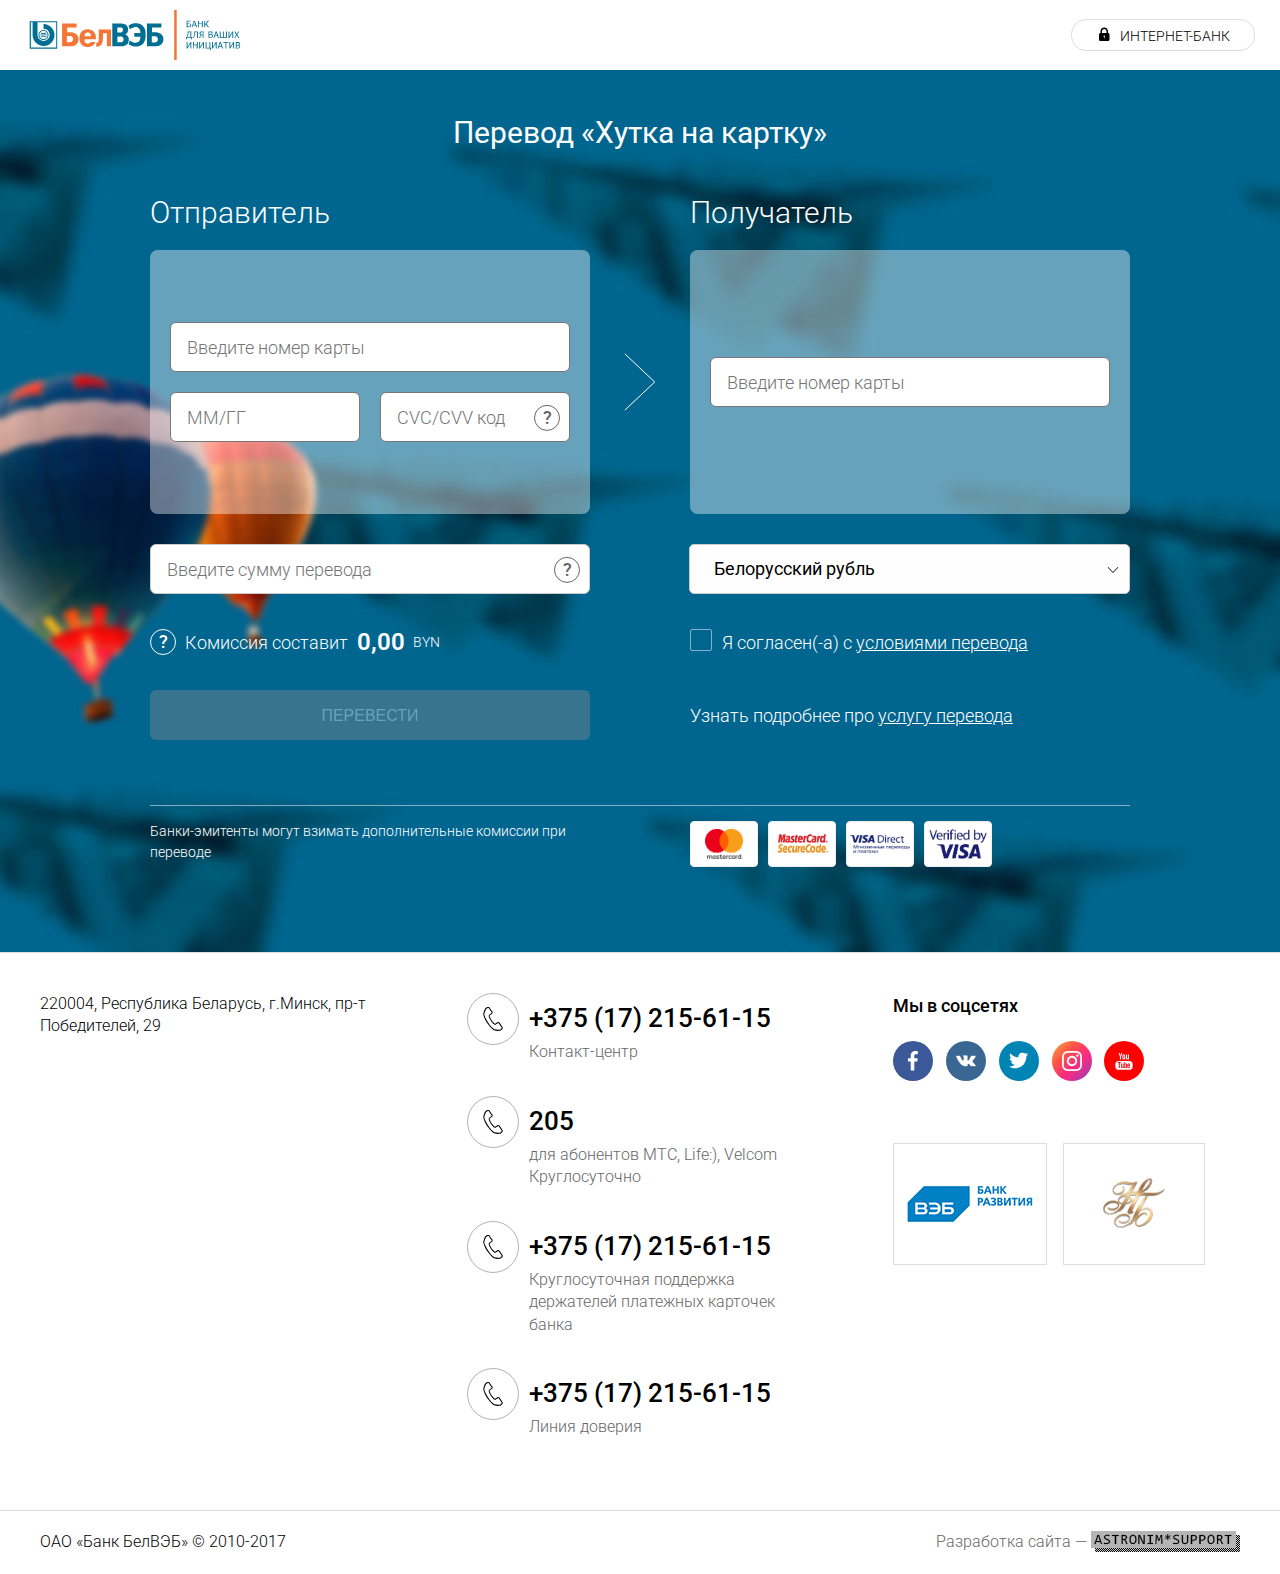
==== commit 8fef3087: "footer links update" ====
--- a/index.html
+++ b/index.html
@@ -34,64 +34,10 @@
 	<!-- ie9-10 -->
 	<link rel="stylesheet" href="css/ie.css">
 
-
 	<script>document.createElement( "picture" );</script>
 	<script src="./js/lib/picturefill.min.js" async></script>
-
-	<svg xmlns="http://www.w3.org/2000/svg" preserveAspectRatio="none" style="display:none;">
-
-		<symbol id="ico-check" height="15" viewBox="0 0 26 15" width="26" xmlns="http://www.w3.org/2000/svg">
-			<path d="M18.5 1.5L17 0 11 6.5l1.4 1.4 6.3-6.3zM22.7 0L12.2 10.8 8 6.5 6.6 8l5.6 5.5 12-12L22.7 0zM1 8l5.5 5.5L8 12 2.2 6.6 1 8z" fill-rule="evenodd"></path>
-		</symbol>
-
-		<symbol id="ico-info" enable-background="new 0 0 39 115" height="115px" version="1.1" viewBox="0 0 39 115" width="39px" xml:space="preserve" xmlns="http://www.w3.org/2000/svg" xmlns:xlink="http://www.w3.org/1999/xlink">
-				<path d="M26.102,91.63l3.372-13.589l7.465-30.088c1.33-5.36-1.938-10.783-7.298-12.113l-0.971-0.241   c-0.652-0.162-1.303-0.252-1.949-0.283l0.008-0.199c0,0-0.161,0.072-0.437,0.197c-3.072-0.011-7.561,2.97-7.561,2.97   c-8.72,6.079-20.654,14.141-18.886,17.981c2.678,5.816,15.748-9.487,12.618,3.131L9.091,72.984l-7.465,30.088   c-1.33,5.361,1.504,10.676,6.864,12.006l0.971,0.241c0.652,0.161,1.303,0.253,1.95,0.282l-0.009,0.199c0,0,0.162-0.071,0.438-0.197   c3.072,0.012,7.561-2.97,7.561-2.97c8.72-6.079,20.871-14.087,19.103-17.928C35.824,88.89,22.972,104.247,26.102,91.63z"></path>
-				<circle cx="24.727" cy="15.217" r="14"></circle>
-		</symbol>
-
-		<symbol id="ico-close" height="32" viewBox="0 0 32 32" width="32" xmlns="http://www.w3.org/2000/svg">
-			<path d="M22.7 21.3L17.5 16l5.2-5.2c.4-.4.4-1 0-1.4-.4-.4-1-.4-1.4 0L16 14.6l-5.3-5.3c-.4-.4-1-.4-1.4 0-.4.4-.4 1 0 1.4l5.3 5.3-5.3 5.3c-.4.4-.4 1 0 1.4.4.4 1 .4 1.4 0l5.3-5.3 5.3 5.3c.4.4 1 .4 1.4 0 .4-.4.4-1 0-1.4z"></path>
-		</symbol>
-
-		<symbol id="ico-search" height="50" viewBox="0 0 50 50" width="50" xmlns="http://www.w3.org/2000/svg">
-			<circle cx="21" cy="20" fill="none" r="16" stroke-linecap="round" stroke-miterlimit="10" stroke-width="2"></circle>
-			<path stroke-miterlimit="10" stroke-width="4" d="M32.2 32.2l13.3 13.3"></path>
-		</symbol>
-
-		<symbol id="ico-lang" xmlns="http://www.w3.org/2000/svg" viewBox="267.2 14.2 419.7 419.7">
-			<path d="M477 433.8c-115.7 0-209.8-94-209.8-209.8S361.2 14.2 477 14.2s209.8 94 209.8 209.8-94 209.8-209.8 209.8zm75-143c-8.6 37-22.6 72.5-41.5 105.4C568.2 385 616 346 638.8 291.6L552 291zm-237.2 0c22.6 54.7 70.6 94 128.6 105.3-19-33-33-68.5-41.6-105.8h-11.3c-36 0-61 .2-75.7.5zm122.4-.5c8.7 33.4 22 65.3 39.8 95 17.7-29.6 31-61.4 39.7-94.7l-79.5-.3zm120.6-33.7c22.6 0 43 .3 59.6.5l31.7.3c4.3-21.6 4.4-43.5.4-65.2l-91.3-.6c1.3 10.8 2 21.8 2 32.6-.2 11-1 21.8-2.2 32.6zm-253-65.2c-4 21.5-4.2 43.8 0 65.3 12.5-.7 35.5-1 78.8-1H396c-2.4-21.5-2.4-43.4 0-65h-4.3c-54.4 0-77.6.3-87 .7zM478.3 256l45 .3c1.5-10.7 2.2-21.6 2.2-32.3 0-10.8-.8-21.8-2.2-32.6-32.7-.2-63.7-.4-92.6-.4-3 21.6-3 43.5-.2 65h47.8zM552 157c17.5 0 33.8.3 48.2.4 16 0 29.2.3 39 .3-22.4-55-70.5-94.3-128.5-105.6 19 32.7 32.8 68 41.4 104.8zm-108.6-105C385.6 63.3 337.7 102.3 315 157c16-.5 42.7-.6 87-.6 8.7-36.6 22.6-71.7 41.4-104.3zm35 104.7l38 .2c-8.6-33-22-64.6-39.4-94-17.5 29.3-30.7 60.7-39.3 93.6l40.6.2z"></path>
-		</symbol>
-
-		<symbol id="ico-user" xmlns="http://www.w3.org/2000/svg" width="400" height="382.5" viewBox="0 0 400 382.5">
-			<path d="M244 213.8C276 195 297.6 157 297.6 113 297.5 50.6 254 0 200 0s-97.3 50.6-97.3 113c0 44 21.6 82 53 100.6C27.7 226.4 0 297.2 0 382.6h400c0-85-34-155.6-156-168.8z"></path>
-		</symbol>
-
-		<symbol id="ico-phone" xmlns="http://www.w3.org/2000/svg" fill-rule="evenodd" version="1" viewBox="0 0 7687 8785" shape-rendering="geometricPrecision" text-rendering="geometricPrecision" image-rendering="optimizeQuality" clip-rule="evenodd">
-			<path d="M4667 6451v1771c0 154-63 295-165 397s-243 165-397 165H563c-155 0-296-63-398-165S0 8376 0 8221V561c0-154 63-295 165-397l1-1C268 61 409-2 563-2h3542c155 0 296 63 398 165s165 243 165 398v1771h3019v4117H4668zM3432 4960v368c0 76-62 137-137 137-76 0-137-62-137-137v-362c-15-3-31-7-46-12l-5-1c-149-47-274-154-310-334-15-74 34-147 108-161 74-15 147 34 161 108 13 65 61 105 119 124l7 2c29 9 61 13 92 13h11l15-1c40-3 78-13 109-29 38-19 66-48 66-82 0-28-6-47-14-58-11-15-31-25-52-31-37-11-80-11-122-10-64 1-128 2-206-22-62-19-126-53-175-108-51-58-85-137-85-243 0-151 90-262 217-326 34-17 71-31 110-41v-297c0-76 62-137 137-137 76 0 137 62 137 137v291c15 3 30 7 45 12 152 45 279 153 316 335 15 74-34 147-108 161-74 15-147-34-161-108-13-67-64-108-125-126-29-9-61-13-94-12h-15l-12 1c-40 3-78 13-109 29-38 19-66 48-66 82 0 31 7 50 17 61 12 13 30 23 49 28 38 12 80 11 121 10 63-1 127-2 205 22 70 21 141 60 192 130 42 56 69 129 69 221 0 151-90 262-217 326-34 17-71 31-110 41zm2788 1216c-6-45-9-91-9-137 0-294 119-560 312-752 192-192 458-312 752-312 46 0 92 3 137 9V3800c-45 6-91 9-137 9-294 0-560-119-752-312-192-192-312-458-312-752 0-46 3-92 9-137H275v3569h5946zm1192-915l-18-3c-38-6-78-9-119-9-218 0-415 89-558 231-143 143-231 340-231 558 0 41 3 81 9 119l3 19h914v-915zM3294 2881c417 0 795 169 1068 442s442 651 442 1068-169 795-442 1068-651 442-1068 442-795-169-1068-442-442-651-442-1068 169-795 442-1068 651-442 1068-442zm873 636c-223-223-532-362-873-362s-650 138-873 362c-223 223-362 532-362 873s138 650 362 873c223 223 532 362 873 362s650-138 873-362c223-223 362-532 362-873s-138-650-362-873zm2330-911l-3 18c-6 38-9 78-9 119 0 218 89 415 231 558 143 143 340 231 558 231 41 0 81-3 119-9l18-3v-914h-914zm-2105-275v-820H274v820h4118zM274 6449v820h4118v-820H274zm0 1095v676c0 79 33 151 85 203s124 85 203 85h3542c79 0 152-32 203-84l1-1c52-52 84-124 84-203v-676H274zm4118-6307V561c0-79-33-151-85-203s-124-85-203-85H562c-79 0-151 32-203 84l-1 1c-52 52-84 125-84 203v676h4118zM1784 685h1098v275H1784V685zm549 6863c113 0 216 46 291 121 74 74 121 177 121 291 0 113-46 217-121 291-74 74-178 121-291 121-114 0-217-46-291-121-75-75-121-178-121-291s46-216 121-291l1-1c75-75 177-121 291-121zm97 314c-24-24-59-40-97-40s-73 15-97 40l-1 1c-24 24-40 59-40 97s15 73 40 97h1c25 25 59 40 97 40s72-16 97-40c25-25 40-59 40-97s-16-72-40-97v-1z" class="fil0"></path>
-		</symbol>
-
-		<symbol id="ico-lock" height="32" width="32" viewBox="0 0 32 32" xmlns="http://www.w3.org/2000/svg">
-			<path d="M16 21.9146v2.5944c0 .2712.232.491.5.491.2761 0 .5-.2279.5-.491v-2.5944c.5826-.2059 1-.7615 1-1.4146 0-.8284-.6716-1.5-1.5-1.5s-1.5.6716-1.5 1.5c0 .6531.4174 1.2087 1 1.4146zM9 14v-3.5008C9 6.3567 12.3579 3 16.5 3c4.1337 0 7.5 3.3575 7.5 7.4992V14c1.6591.0047 3 1.3503 3 3.0095v9.981C27 28.6634 25.653 30 23.9912 30H9.0088C7.3456 30 6 28.6526 6 26.9905v-9.981c0-1.67 1.3423-3.0048 3-3.0095zm3 0v-3.4991C12 8.0092 14.0147 6 16.5 6c2.4802 0 4.5 2.0151 4.5 4.5009V14h-9z" fill-rule="evenodd"></path>
-		</symbol>
-
-		<symbol id="ico-fb" xmlns="http://www.w3.org/2000/svg" xmlns:xlink="http://www.w3.org/1999/xlink" preserveAspectRatio="xMidYMid" width="11" height="21" viewBox="0 0 11 21">
-			<path d="M7.801,0.011 C6.378,0.011 5.242,0.429 4.391,1.265 C3.540,2.101 3.115,3.282 3.115,4.807 C3.115,4.807 3.115,7.491 3.115,7.491 C3.115,7.491 -0.009,7.491 -0.009,7.491 C-0.009,7.491 -0.009,11.121 -0.009,11.121 C-0.009,11.121 3.115,11.121 3.115,11.121 C3.115,11.121 3.115,20.449 3.115,20.449 C3.115,20.449 6.877,20.449 6.877,20.449 C6.877,20.449 6.877,11.121 6.877,11.121 C6.877,11.121 10.001,11.121 10.001,11.121 C10.001,11.121 10.485,7.491 10.485,7.491 C10.485,7.491 6.877,7.491 6.877,7.491 C6.877,7.491 6.877,5.159 6.877,5.159 C6.877,4.573 7.002,4.132 7.251,3.839 C7.500,3.546 7.977,3.399 8.681,3.399 C8.681,3.399 10.595,3.399 10.595,3.399 C10.595,3.399 10.595,0.165 10.595,0.165 C9.935,0.063 9.004,0.011 7.801,0.011 C7.801,0.011 7.801,0.011 7.801,0.011 Z" fill-rule="evenodd"></path>
-		</symbol>
-
-		<symbol id="ico-vk" xmlns="http://www.w3.org/2000/svg" xmlns:xlink="http://www.w3.org/1999/xlink" preserveAspectRatio="xMidYMid" width="24" height="14" viewBox="0 0 24 14">
-			<path d="M23.481,0.843 C23.437,0.755 23.312,0.682 23.107,0.623 C22.902,0.565 22.638,0.557 22.315,0.601 C22.315,0.601 18.795,0.623 18.795,0.623 C18.751,0.594 18.670,0.594 18.553,0.623 C18.553,0.623 18.311,0.689 18.311,0.689 C18.311,0.689 18.267,0.733 18.267,0.733 C18.223,0.763 18.179,0.807 18.135,0.865 C18.091,0.924 18.054,0.997 18.025,1.085 C17.629,2.068 17.189,2.985 16.705,3.835 C16.412,4.334 16.133,4.774 15.869,5.155 C15.605,5.537 15.392,5.815 15.231,5.991 C15.070,6.167 14.916,6.307 14.769,6.409 C14.622,6.512 14.512,6.556 14.439,6.541 C14.439,6.541 14.241,6.497 14.241,6.497 C14.124,6.439 14.028,6.336 13.955,6.189 C13.882,6.043 13.838,5.881 13.823,5.705 C13.823,5.705 13.779,5.221 13.779,5.221 C13.764,5.075 13.764,4.877 13.779,4.627 C13.779,4.627 13.801,4.121 13.801,4.121 C13.801,4.121 13.801,3.109 13.801,3.109 C13.801,2.728 13.816,2.435 13.845,2.229 C13.874,2.024 13.874,1.804 13.845,1.569 C13.816,1.335 13.801,1.144 13.801,0.997 C13.801,0.851 13.764,0.719 13.691,0.601 C13.618,0.484 13.530,0.389 13.427,0.315 C13.324,0.242 13.185,0.183 13.009,0.139 C12.584,0.051 12.034,0.000 11.359,-0.015 C9.834,-0.029 8.858,0.066 8.433,0.271 C8.257,0.374 8.103,0.499 7.971,0.645 C7.810,0.821 7.788,0.924 7.905,0.953 C8.389,1.027 8.734,1.203 8.939,1.481 C8.939,1.481 9.027,1.613 9.027,1.613 C9.071,1.731 9.122,1.921 9.181,2.185 C9.240,2.449 9.276,2.750 9.291,3.087 C9.335,3.659 9.335,4.165 9.291,4.605 C9.291,4.605 9.181,5.617 9.181,5.617 C9.152,5.852 9.100,6.043 9.027,6.189 C8.954,6.336 8.902,6.424 8.873,6.453 C8.873,6.453 8.807,6.519 8.807,6.519 C8.704,6.563 8.594,6.585 8.477,6.585 C8.360,6.585 8.220,6.527 8.059,6.409 C7.898,6.292 7.729,6.131 7.553,5.925 C7.377,5.720 7.179,5.441 6.959,5.089 C6.739,4.737 6.512,4.312 6.277,3.813 C6.277,3.813 6.079,3.461 6.079,3.461 C6.079,3.461 5.573,2.471 5.573,2.471 C5.353,2.031 5.162,1.606 5.001,1.195 C4.942,1.019 4.847,0.887 4.715,0.799 C4.715,0.799 4.649,0.755 4.649,0.755 C4.605,0.741 4.539,0.711 4.451,0.667 C4.363,0.623 4.268,0.594 4.165,0.579 C4.165,0.579 0.799,0.601 0.799,0.601 C0.462,0.601 0.227,0.682 0.095,0.843 C0.095,0.843 0.051,0.909 0.051,0.909 C0.022,0.953 0.007,1.019 0.007,1.107 C0.007,1.195 0.036,1.305 0.095,1.437 C0.594,2.581 1.129,3.696 1.701,4.781 C2.273,5.867 2.772,6.732 3.197,7.377 C3.622,8.023 4.055,8.639 4.495,9.225 C4.935,9.812 5.228,10.186 5.375,10.347 C5.375,10.347 5.705,10.699 5.705,10.699 C5.705,10.699 6.013,11.007 6.013,11.007 C6.248,11.183 6.541,11.418 6.893,11.711 C7.245,12.005 7.663,12.276 8.147,12.525 C8.631,12.775 9.174,12.987 9.775,13.163 C10.376,13.339 10.970,13.405 11.557,13.361 C11.557,13.361 12.965,13.361 12.965,13.361 C13.258,13.347 13.478,13.259 13.625,13.097 C13.625,13.097 13.669,13.031 13.669,13.031 C13.698,12.987 13.728,12.914 13.757,12.811 C13.786,12.709 13.801,12.599 13.801,12.481 C13.801,12.115 13.830,11.792 13.889,11.513 C13.948,11.235 14.014,11.022 14.087,10.875 C14.160,10.729 14.248,10.611 14.351,10.523 C14.454,10.435 14.527,10.377 14.571,10.347 C14.615,10.318 14.644,10.303 14.659,10.303 C14.864,10.245 15.099,10.311 15.363,10.501 C15.627,10.692 15.876,10.927 16.111,11.205 C16.346,11.484 16.624,11.799 16.947,12.151 C17.270,12.503 17.556,12.767 17.805,12.943 C17.805,12.943 18.047,13.097 18.047,13.097 C18.208,13.200 18.421,13.288 18.685,13.361 C18.949,13.435 19.176,13.457 19.367,13.427 C19.367,13.427 22.513,13.361 22.513,13.361 C22.806,13.361 23.048,13.310 23.239,13.207 C23.430,13.105 23.532,12.995 23.547,12.877 C23.562,12.760 23.562,12.621 23.547,12.459 C23.532,12.298 23.510,12.188 23.481,12.129 C23.481,12.129 23.393,11.975 23.393,11.975 C22.982,11.242 22.198,10.340 21.039,9.269 C21.039,9.269 21.017,9.247 21.017,9.247 C21.017,9.247 21.017,9.225 21.017,9.225 C21.017,9.225 20.995,9.225 20.995,9.225 C20.467,8.727 20.130,8.389 19.983,8.213 C19.734,7.891 19.682,7.561 19.829,7.223 C19.917,6.974 20.284,6.439 20.929,5.617 C21.266,5.177 21.530,4.825 21.721,4.561 C23.144,2.684 23.760,1.481 23.569,0.953 C23.569,0.953 23.481,0.843 23.481,0.843 Z" fill-rule="evenodd"></path>
-		</symbol>
-
-		<symbol id="ico-tw" xmlns="http://www.w3.org/2000/svg" xmlns:xlink="http://www.w3.org/1999/xlink" preserveAspectRatio="xMidYMid" width="20" height="17" viewBox="0 0 20 17">
-			<path d="M17.039,2.487 C17.904,1.959 18.484,1.225 18.777,0.287 C18.000,0.756 17.164,1.079 16.269,1.255 C15.492,0.419 14.524,0.001 13.365,0.001 C12.280,0.015 11.348,0.404 10.571,1.167 C9.794,1.929 9.405,2.861 9.405,3.961 C9.405,4.254 9.442,4.555 9.515,4.863 C7.872,4.789 6.347,4.386 4.939,3.653 C3.531,2.919 2.328,1.944 1.331,0.727 C0.964,1.343 0.781,2.003 0.781,2.707 C0.781,3.411 0.942,4.049 1.265,4.621 C1.588,5.193 2.020,5.662 2.563,6.029 C1.918,5.999 1.316,5.831 0.759,5.523 C0.759,5.523 0.759,5.567 0.759,5.567 C0.759,6.535 1.060,7.378 1.661,8.097 C2.262,8.815 3.025,9.270 3.949,9.461 C3.597,9.549 3.245,9.593 2.893,9.593 C2.673,9.593 2.424,9.578 2.145,9.549 C2.409,10.355 2.878,11.008 3.553,11.507 C4.228,12.005 4.998,12.269 5.863,12.299 C4.426,13.428 2.783,13.993 0.935,13.993 C0.583,13.993 0.268,13.971 -0.011,13.927 C1.822,15.115 3.846,15.709 6.061,15.709 C7.484,15.738 8.811,15.518 10.043,15.049 C11.275,14.579 12.331,13.978 13.211,13.245 C14.091,12.511 14.846,11.653 15.477,10.671 C16.108,9.688 16.577,8.669 16.885,7.613 C17.193,6.557 17.347,5.493 17.347,4.423 C17.347,4.423 17.347,3.917 17.347,3.917 C18.124,3.345 18.784,2.663 19.327,1.871 C18.564,2.193 17.802,2.399 17.039,2.487 C17.039,2.487 17.039,2.487 17.039,2.487 Z" id="path-1" class="cls-2" fill-rule="evenodd"></path>
-		</symbol>
-
-		<symbol id="ico-ok" viewBox="0 0 30 30" width="30px" xml:space="preserve" xmlns="http://www.w3.org/2000/svg" xmlns:xlink="http://www.w3.org/1999/xlink"><path d="M22,15c-1,0-3,2-7,2s-6-2-7-2c-1.104,0-2,0.896-2,2c0,1,0.568,1.481,1,1.734C8.185,19.427,12,21,12,21l-4.25,5.438  c0,0-0.75,0.935-0.75,1.562c0,1.104,0.896,2,2,2c1.021,0,1.484-0.656,1.484-0.656S14.993,23.993,15,24  c0.007-0.007,4.516,5.344,4.516,5.344S19.979,30,21,30c1.104,0,2-0.896,2-2c0-0.627-0.75-1.562-0.75-1.562L18,21  c0,0,3.815-1.573,5-2.266C23.432,18.481,24,18,24,17C24,15.896,23.104,15,22,15z" id="K"/><path d="M15,0c-3.866,0-7,3.134-7,7s3.134,7,7,7c3.865,0,7-3.134,7-7S18.865,0,15,0z M15,10.5c-1.933,0-3.5-1.566-3.5-3.5  c0-1.933,1.567-3.5,3.5-3.5c1.932,0,3.5,1.567,3.5,3.5C18.5,8.934,16.932,10.5,15,10.5z"></path></symbol>
-
-		<symbol id="ico-gain" viewBox="0 0 278 212" xmlns="http://www.w3.org/2000/svg"><path d="M94 118c-8,-7 -18,-12 -29,-12 -12,0 -22,5 -29,12 -6,5 -9,12 -11,20l0 0c-1,3 -1,6 -1,9 0,12 4,22 12,29 7,8 17,13 29,13 11,0 21,-5 29,-13 7,-7 12,-17 12,-29 0,-11 -5,-21 -12,-29zm148 0c-7,-7 -18,-12 -29,-12 -11,0 -22,5 -29,12 -8,8 -12,18 -12,29 0,12 4,22 12,29 7,8 18,13 29,13 11,0 22,-5 29,-13 7,-7 12,-17 12,-29 0,-11 -5,-21 -12,-29zm-177 -35c17,0 33,6 45,18 19,12 39,12 58,-1 12,-11 28,-17 45,-17 15,0 29,5 40,14l0 -63c0,-2 -1,-5 -3,-7l-1 -1c-1,-1 -3,-2 -4,-2l-36 0c-7,0 -12,-6 -12,-12 0,-7 5,-12 12,-12l36 0c8,0 15,4 21,10 1,0 1,1 1,1 6,6 10,15 10,23l0 101c0,1 0,1 0,1 0,4 1,8 1,11 0,18 -8,34 -19,46 -12,12 -28,19 -46,19 -18,0 -34,-7 -46,-19 -11,-11 -18,-25 -19,-42l0 0 0 0c0,-1 0,-2 0,-4l0 -1c-2,-10 -17,-11 -18,3 -1,17 -8,33 -19,44 -12,12 -28,19 -46,19 -18,0 -34,-7 -46,-19 -12,-12 -19,-28 -19,-46 0,-4 0,-9 1,-13l0 -100c0,-8 4,-17 10,-23 0,0 1,-1 1,-1 6,-6 14,-10 22,-10l35 0c7,0 12,5 12,12 0,6 -5,12 -12,12l-35 0c-2,0 -3,1 -5,2l0 1c-3,2 -4,5 -4,7l0 62c11,-8 25,-13 40,-13z"></path></symbol>
-
-	</svg>
 </head>
+
 <body>
 	<script>
 		document.body.className += ' js';
@@ -99,9 +45,11 @@
 
 	<div class="header-row">
 		<header class="l-header flex-row middle-xs">
-			<div class="col-xs">
-				<a href="https://bveb.by/" class="logo">
-					<object data="./i/logo.svg" type="image/svg+xml"></object>
+			<div class="col-xs start-xs align-left">
+				<a href="https://belveb.by/" class="logo">
+					<svg viewBox="0 0 230 50">
+						<use xlink:href="#logo"></use>
+					</svg>
 				</a>
 			</div>
 			<div class="col-xs end-xs align-right">
@@ -155,6 +103,8 @@
 																	<input type="text" name="CARD" id="cardfrom" placeholder="Введите номер карты" required>
 																	<div class="card-type type-visa"></div>
 																	<div class="card-type type-mastercard"></div>
+																	<div class="card-type type-maestro"></div>
+																	<div class="card-type type-belkart"></div>
 																	<div class="card-type type-unknown"></div>
 																</div>
 															</div>
@@ -182,7 +132,8 @@
 											</section>
 										</div>
 										<div class="rem-col-gap rem-col-gap-direction">
-											<svg class="ico-card-direction" xmlns="http://www.w3.org/2000/svg"xmlns:xlink="http://www.w3.org/1999/xlink"width="32.5px" height="58.5px"><path fill-rule="evenodd"  stroke="rgb(255, 255, 255)" stroke-width="1px" stroke-linecap="butt" stroke-linejoin="miter" fill="none" d="M0.879,0.880 L30.714,29.002 L0.879,57.120 "/></svg>
+											<svg class="ico-card-direction" xmlns="http://www.w3.org/2000/svg" xmlns:xlink="http://www.w3.org/1999/xlink" width="32.5px" height="58.5px">
+												<path fill-rule="evenodd"  stroke="rgb(255, 255, 255)" stroke-width="1px" stroke-linecap="butt" stroke-linejoin="miter" fill="none" d="M0.879,0.880 L30.714,29.002 L0.879,57.120 "/></svg>
 										</div>
 										<div class="rem-col">
 											<div class="card-title">Получатель</div>
@@ -195,6 +146,8 @@
 																	<input type="text" name="PAYMENT_TO" id="cardto" maxlength="23" placeholder="Введите номер карты" required>
 																	<div class="card-type type-visa"></div>
 																	<div class="card-type type-mastercard"></div>
+																	<div class="card-type type-maestro"></div>
+																	<div class="card-type type-belkart"></div>
 																	<div class="card-type type-unknown"></div>
 																</div>
 															</div>
@@ -335,18 +288,19 @@
 								<div class="socials">
 									<div class="socials-header">Мы в соцсетях</div>
 									<ul>
-										<li><a href="#" class="social social-fb"><svg viewBox="0 0 11 21"><use xlink:href="#ico-fb"></use></svg></a></li>
-										<li><a href="#" class="social social-vk"><svg viewBox="0 0 24 14"><use xlink:href="#ico-vk"></use></svg></a></li>
-										<li><a href="#" class="social social-tw"><svg viewBox="0 0 20 17"><use xlink:href="#ico-tw"></use></svg></a></li>
-										<li><a href="#" class="social social-ok"><svg viewBox="0 0 30 30"><use xlink:href="#ico-ok"></use></svg></a></li>
+										<li><a href="https://www.facebook.com/belveb?fref=ts" rel="nofollow" target="_blank" class="social social-fb"><svg viewBox="0 0 11 21"><use xlink:href="#ico-fb"></use></svg></a></li>
+										<li><a href="https://vk.com/bvebbank" rel="nofollow" target="_blank" class="social social-vk"><svg viewBox="0 0 24 14"><use xlink:href="#ico-vk"></use></svg></a></li>
+										<li><a href="https://twitter.com/BelVebBank" rel="nofollow" target="_blank" class="social social-tw"><svg viewBox="0 0 20 17"><use xlink:href="#ico-tw"></use></svg></a></li>
+										<li><a href="https://www.instagram.com/belvebbank/" rel="nofollow" target="_blank" class="social social-ig"><svg viewBox="0 0 128 128"><use xlink:href="#ico-ig"></use></svg></a></li>
+										<li><a href="https://www.youtube.com/user/belvebbank" rel="nofollow" target="_blank" class="social social-yt"><svg viewBox="0 0 56.693 56.693"><use xlink:href="#ico-yt"></use></svg></a></li>
 									</ul>
 								</div>
 
 								<div class="f-logos">
-									<a href="#">
+									<a href="https://new.veb.ru/" rel="nofollow" taget="_blank">
 										<img src="./i/logo-1.png" alt="">
 									</a>
-									<a href="#">
+									<a href="http://nbrb.by/" rel="nofollow" taget="_blank">
 										<img src="./i/logo-2.png" alt="">
 									</a>
 								</div>
@@ -375,11 +329,90 @@
 
 	</div>
 
+	<svg xmlns="http://www.w3.org/2000/svg" preserveAspectRatio="none" style="display:none;">
+		<symbol id="logo" xmlns="http://www.w3.org/2000/svg" viewBox="0 0 230 50">
+			<path fill="#FFF" d="M0 0h230v50H0z"></path>
+			<path fill="#F37636" d="M47.1 26.1h3.3c.3 0 .5.1.8.2.3.1.6.3.8.5.4.3.7.7.8 1 .2.4.2.8.2 1.3 0 .4-.1.8-.2 1.2-.1.4-.3.7-.5.9-.1.2-.3.3-.6.5-.2.2-.5.3-.8.4-.3.1-.6.2-1 .2h-3v-6.2zm-5 10.2h7.1c.5 0 1.1 0 1.7-.1.6 0 1.2-.1 1.8-.2.6-.1 1.2-.3 1.8-.6.6-.3 1.2-.6 1.7-1s.9-.9 1.2-1.4c.4-.5.6-1.1.8-1.8.2-.6.3-1.3.3-2 0-.8-.1-1.6-.4-2.4-.2-.5-.5-1-.8-1.5-.4-.5-.9-1-1.5-1.5-.6-.4-1.2-.7-1.8-.9-.6-.2-1.2-.4-1.8-.4-.6-.1-1.2-.1-1.8-.2h-3.2v-4.7h9.4v-4H42.1v22.7zM76.1 32.9c.6-.1 1.3-.3 1.7-.7 1-.8.9-2.5 1-3.9v-8.8h12.3v16.7h-4.2v-13H83c0 2.3 0 4.7-.2 7.1-.2 1.9-.7 4.1-2.7 5.4-.8.5-2.1.9-3.2 1h-.7v-3.8zM67.8 19.3c-.7 0-1.3.1-2 .2s-1.3.3-2 .6c-.6.3-1.2.7-1.8 1.2-.7.7-1.2 1.4-1.6 2.2-.4.8-.6 1.6-.7 2.3-.1.8-.2 1.5-.2 2.3 0 .7 0 1.5.2 2.3.1.8.4 1.6.7 2.3.4.8.9 1.5 1.6 2.2.6.5 1.2.9 1.8 1.2.6.3 1.3.5 2 .6.7.1 1.3.2 2 .2s1.3-.1 2-.2 1.3-.3 1.9-.6c.6-.3 1.2-.7 1.8-1.2.7-.7 1.2-1.4 1.6-2.2.1-.2.2-.5.3-.7h-4.8c-.1.3-.3.6-.6.8-.3.3-.7.5-1.1.6-.4.1-.8.2-1.2.2-.4 0-.8-.1-1.2-.2-.4-.1-.8-.4-1.1-.6-.3-.3-.6-.7-.7-1.1-.1-.4-.2-.8-.2-1.1v-1.3h11.4v-1c0-.7 0-1.6-.1-2.3-.1-.8-.4-1.6-.7-2.3-.4-.8-.9-1.5-1.6-2.2-.6-.5-1.2-.9-1.8-1.2-.6-.3-1.3-.5-1.9-.6-.7-.4-1.4-.5-2-.4m-3.3 6.9c0-.2 0-.5.1-.7 0-.4.1-.8.2-1.1.1-.4.4-.7.7-1.1.3-.3.7-.5 1.1-.6.4-.1.8-.2 1.2-.2.4 0 .8.1 1.2.2.4.1.8.4 1.1.6.3.3.6.7.7 1.1.1.4.2.8.2 1.1v.7h-6.5z"></path>
+			<path fill="#006E92" d="M26.4 23.2c-.1-.2-.3-.5-.5-.7-.7.5-1.5.7-2.3.7-.9 0-1.7-.3-2.3-.7-.2.2-.4.4-.5.7.8.6 1.8.9 2.9.9.9 0 1.9-.3 2.7-.9M26.8 24.9v-.4h-6.6v.8h6.6v-.4M20.7 26.6c.1.2.3.5.5.7.7-.5 1.5-.7 2.3-.7.9 0 1.7.3 2.3.7.2-.2.4-.4.5-.7-.8-.6-1.8-.9-2.8-.9-1 0-2 .3-2.8.9"></path>
+			<path fill="#006E92" d="M23.5 29.9c2.7 0 5-2.2 5-5 0-2.7-2.2-5-5-5-2.7 0-5 2.2-5 5 .1 2.7 2.3 5 5 5m0-9.1c2.3 0 4.1 1.9 4.1 4.1 0 2.3-1.9 4.1-4.1 4.1-2.3 0-4.1-1.9-4.1-4.1 0-2.3 1.9-4.1 4.1-4.1"></path>
+			<path fill="#006E92" d="M9.7 38.7h27.5V11.2H9.7v27.5zm26.4-1.2H10.9V12.3h1.7V25c0 6 5 10.9 10.9 10.9 6.1 0 11-4.9 11-11 0-6-4.9-10.9-10.8-11h-.2v4.8h.2c3.3.1 6 2.8 6 6.1 0 3.4-2.7 6.1-6.1 6.1-3.3 0-6.1-2.7-6.1-6.1V12.2h18.7v25.3zM132 26.2h3.3c.3 0 .5.1.8.2.3.1.6.3.8.5.4.3.7.7.8 1 .2.4.2.8.2 1.3 0 .4-.1.8-.2 1.2-.1.4-.3.7-.5.9-.1.2-.3.3-.6.5-.2.2-.5.3-.8.4-.3.1-.6.2-1 .2h-3v-6.2zm-5 10.1h7.1c.5 0 1.1 0 1.7-.1.6 0 1.2-.1 1.8-.2.6-.1 1.2-.3 1.8-.6.6-.3 1.2-.6 1.7-1s.9-.9 1.2-1.4c.4-.5.6-1.1.8-1.8.2-.6.3-1.3.3-2 0-.2 0-.6-.1-1s-.2-.9-.3-1.4c-.2-.5-.5-1-.8-1.5-.4-.5-.9-1-1.5-1.5-.6-.4-1.2-.7-1.8-.9-.6-.2-1.2-.4-1.8-.4-.6-.1-1.2-.1-1.8-.2H132v-4.7h9.4v-4H127v22.7zM97.3 26.4h3.4c.3 0 .6.1.9.2.3.1.6.2.9.4.2.1.3.3.5.5.1.2.3.4.4.7.1.3.1.6.2 1.1 0 .5-.1.9-.2 1.3s-.3.7-.6.9c-.2.2-.5.4-.8.5-.3.1-.6.2-.8.2-.3 0-.5.1-.7.1h-3.1v-5.9zm0-9h3c.3 0 .6 0 1 .1s.7.3 1 .5c.2.2.4.4.4.6.1.2.2.5.2.7v.7c0 .2 0 .5-.1.8-.1.3-.2.5-.4.8-.2.3-.5.5-.8.6-.3.1-.6.2-.9.2-.3 0-.6.1-.8 0h-2.6v-5zm-5-3.9v22.7h9.5c.6 0 1.2-.1 1.8-.2.6-.1 1.2-.3 1.7-.5.6-.2 1.1-.6 1.5-.9.4-.3.7-.7 1-1.2.3-.5.6-1.1.7-1.7.2-.6.3-1.3.3-2.1 0-.6-.1-1.1-.2-1.7-.2-.5-.4-1.1-.8-1.6-.3-.4-.6-.7-.9-.9l-.9-.6c-.3-.1-.6-.2-.8-.3v-.1c.4-.1.7-.3 1.1-.6.4-.3.7-.7 1.1-1.2.2-.4.3-.7.4-1.1.1-.4.2-.7.2-1 0-.3.1-.6.1-.8 0-1.1-.2-2-.5-2.8-.4-.8-.9-1.4-1.5-1.9-.4-.3-.9-.6-1.5-.8-.5-.2-1.1-.3-1.6-.4-.6-.1-1.1-.2-1.6-.2h-9.1z"></path>
+			<path fill="#006E92" d="M114.3 26.8h6.1v.2c0 .3 0 .7-.1 1.1 0 .4-.1.9-.3 1.4-.2.5-.4.9-.7 1.4-.5.6-1 1.1-1.6 1.4-.6.3-1.3.4-2.1.4-.7 0-1.4-.1-2.1-.3-.7-.2-1.3-.5-2-.9-.6-.4-1.2-.7-1.6-1.2l-1.3 4c.6.4 1.2.7 1.7 1 .9.4 1.8.8 2.7 1 .9.2 1.8.3 2.6.3 1 0 2-.1 2.9-.3.9-.2 1.8-.5 2.6-1s1.6-1.1 2.2-1.9c.5-.7 1-1.4 1.3-2.1.3-.7.5-1.5.7-2.2.1-.7.2-1.5.3-2.2v-2-2c0-.7-.1-1.4-.3-2.2-.1-.7-.4-1.5-.7-2.2-.3-.7-.7-1.4-1.3-2.1-.7-.8-1.4-1.5-2.2-1.9-.8-.5-1.7-.8-2.6-1-.9-.2-1.9-.3-2.9-.3-.9 0-1.7.1-2.6.3-.9.2-1.8.5-2.7 1-.6.3-1.1.6-1.7 1l1.3 4c.5-.4 1-.8 1.6-1.2.6-.4 1.3-.6 2-.9.7-.2 1.4-.3 2.1-.3.8 0 1.5.1 2.1.4.6.3 1.2.8 1.6 1.4.3.5.6.9.7 1.4.2.5.3.9.3 1.4 0 .4.1.8.1 1.1v.3h-6.1v3.7z"></path>
+			<path fill="#F37636" d="M154.2 0h2.5v50h-2.5z"></path>
+			<g fill="#006E92">
+				<path d="M171.1 15.3c0 .3-.1.6-.2.8-.1.3-.3.5-.5.6-.2.2-.5.3-.8.4-.3.1-.6.1-1.1.1h-1.9v-6.4h3.9v.8h-3.1v1.8h1c.4 0 .8 0 1.1.1.3.1.5.2.8.4.2.2.4.4.5.6.2.2.3.4.3.8zm-.9 0c0-.2 0-.4-.1-.6-.1-.2-.2-.3-.3-.4-.2-.1-.3-.2-.5-.2H167.6v2.4h.7c.4 0 .7 0 .9-.1.2 0 .4-.1.5-.2.2-.1.3-.2.4-.4 0-.1.1-.3.1-.5zM171.6 17.3l2.2-6.4h1.1l2.2 6.4h-.9l-.6-1.8H173l-.6 1.8h-.8zm3.7-2.6l-1-3-1 3h2zM182.7 17.3h-.9v-3.2h-3v3.2h-.8v-6.4h.9v2.5h3v-2.5h.9v6.4zM189.1 17.3H188l-2.3-2.9h-.5v2.9h-.9v-6.4h.9v2.9c.3 0 .6-.1.8-.3.2-.2.4-.4.5-.7.1-.1.1-.3.1-.4 0-.1.1-.2.1-.3.2-.5.4-.8.7-1 .3-.2.6-.3 1.1-.3h.3v.8h-.2c-.4 0-.6.1-.7.2-.1.1-.3.4-.4.8-.1.4-.3.7-.4.8-.1.2-.3.3-.5.5l2.5 3.4zM171.9 29.3h-.8v-1.5h-4.2v1.5h-.8v-2.2h.4c.4-.6.7-1.4.9-2.4.2-1 .3-2.1.3-3.3h3.6v5.7h.6v2.2zm-1.5-2.2v-4.9h-1.9c0 1-.2 2-.4 2.8-.2.8-.5 1.5-.8 2.1h3.1zM177.8 27.9h-.8v-5.7h-2.2V24c0 .6-.1 1.1-.1 1.5-.1.4-.1.7-.2 1-.1.3-.2.5-.3.6s-.2.3-.3.4c-.1.1-.3.2-.4.3-.1.1-.3.1-.5.1H172.7v-.8H173.3c.1 0 .2-.1.2-.1.2-.2.3-.5.4-1 .1-.5.2-1.2.2-2v-1.1-1.3h3.8v6.3zM183.6 27.9h-.9v-2.6h-1l-1.9 2.6h-1l2.1-2.7c-.4-.1-.8-.4-1-.7-.2-.3-.4-.7-.4-1.2 0-.3.1-.6.2-.9.1-.2.3-.4.5-.6.2-.1.4-.2.7-.3.3-.1.6-.1.9-.1h1.7v6.5zm-.8-3.3v-2.4h-1.5c-.1 0-.3.1-.4.2-.1.1-.2.2-.3.4-.1.2-.1.3-.1.5s0 .4.1.6c.1.2.1.3.3.4.1.1.3.2.5.3.2 0 .4.1.7.1h.7zM192.9 25.9c0 .3-.1.6-.2.8-.1.2-.3.4-.5.6-.2.2-.5.3-.8.4-.3.1-.6.1-1.1.1h-1.8v-6.4h2.7c.2 0 .4.1.7.2.2.1.4.3.5.5.1.2.2.4.2.7 0 .3-.1.6-.2.8-.2.2-.4.4-.7.6.4.1.7.3.9.6s.3.7.3 1.1zm-1.2-2.9c0-.2 0-.3-.1-.4s-.1-.2-.3-.3c-.1-.1-.3-.1-.5-.1h-1.5v1.9h1.6c.1 0 .3-.1.4-.2l.3-.3c.1-.2.1-.4.1-.6zm.3 2.9c0-.2 0-.4-.1-.6-.1-.2-.2-.3-.4-.4-.1-.1-.3-.1-.4-.1h-1.7v2.4h.7c.4 0 .7 0 .9-.1.2 0 .4-.1.6-.2.2-.1.3-.2.4-.4s0-.3 0-.6zM193.4 27.9l2.2-6.4h1.1l2.2 6.4h-.9l-.6-1.8h-2.5l-.6 1.8h-.9zm3.7-2.5l-1-3-1 3h2zM206.9 27.9h-7.1v-6.4h.9v5.7h2.2v-5.7h.9v5.7h2.2v-5.7h.9v6.4zM213.2 27.9h-.9v-5.1l-2.9 5.1h-.9v-6.4h.9v5l2.9-5h.9v6.4zM219.4 27.9h-1l-1.6-2.6-1.6 2.6h-.9l2-3.2-2-3.2h1l1.5 2.5 1.6-2.5h.9l-2 3.2 2.1 3.2zM171.3 38.5h-.9v-5.1l-2.9 5.1h-.9v-6.4h.9v5l2.9-5h.9v6.4zM177.6 38.5h-.9v-3.2h-3v3.2h-.7v-6.4h.9v2.5h3v-2.5h.9v6.4zM183.9 38.5h-.9v-5.1l-2.9 5.1h-.9v-6.4h.9v5l2.9-5h.9v6.4zM190.8 40h-.8v-1.5h-4.4v-6.4h.9v5.7h2.9v-5.7h.9v5.7h.6V40zM196.6 38.5h-.9v-5.1l-2.9 5.1h-.8v-6.4h.9v5l2.9-5h.9v6.4zM197.6 38.5l2.2-6.4h1.1l2.2 6.4h-.9l-.6-1.8h-2.5l-.6 1.8h-.9zm3.7-2.5l-1-3-1 3h2zM205.5 38.5v-5.7h-2.2V32h5.2v.8h-2.2v5.7h-.8zM214.1 38.5h-.9v-5.1l-2.9 5.1h-.9v-6.4h.9v5l2.9-5h.9v6.4zM220.2 36.5c0 .3-.1.6-.2.8-.1.2-.3.4-.5.6-.2.2-.5.3-.8.4s-.6.1-1.1.1h-1.8V32h2.7c.2 0 .4.1.7.2.2.1.4.3.5.5.1.2.2.4.2.7 0 .3-.1.6-.2.8-.2.2-.4.4-.7.6.4.1.7.3.9.6.1.4.3.7.3 1.1zm-1.2-2.8c0-.2 0-.3-.1-.4-.1-.1-.1-.2-.3-.3-.1-.1-.3-.1-.5-.1h-1.5v1.9h1.6c.1 0 .3-.1.4-.2l.3-.3c0-.3.1-.5.1-.6zm.3 2.9c0-.2 0-.4-.1-.6-.1-.2-.2-.3-.4-.4-.1-.1-.3-.1-.4-.1h-1.7v2.4h.7c.4 0 .7 0 .9-.1.2 0 .4-.1.6-.2.2-.1.3-.2.4-.4s0-.4 0-.6z"></path>
+			</g>
+		</symbol>
+
+		<symbol id="ico-check" height="15" viewBox="0 0 26 15" width="26" xmlns="http://www.w3.org/2000/svg">
+			<path d="M18.5 1.5L17 0 11 6.5l1.4 1.4 6.3-6.3zM22.7 0L12.2 10.8 8 6.5 6.6 8l5.6 5.5 12-12L22.7 0zM1 8l5.5 5.5L8 12 2.2 6.6 1 8z" fill-rule="evenodd"></path>
+		</symbol>
+
+		<symbol id="ico-info" enable-background="new 0 0 39 115" height="115px" version="1.1" viewBox="0 0 39 115" width="39px" xml:space="preserve" xmlns="http://www.w3.org/2000/svg" xmlns:xlink="http://www.w3.org/1999/xlink">
+				<path d="M26.102,91.63l3.372-13.589l7.465-30.088c1.33-5.36-1.938-10.783-7.298-12.113l-0.971-0.241 c-0.652-0.162-1.303-0.252-1.949-0.283l0.008-0.199c0,0-0.161,0.072-0.437,0.197c-3.072-0.011-7.561,2.97-7.561,2.97   c-8.72,6.079-20.654,14.141-18.886,17.981c2.678,5.816,15.748-9.487,12.618,3.131L9.091,72.984l-7.465,30.088   c-1.33,5.361,1.504,10.676,6.864,12.006l0.971,0.241c0.652,0.161,1.303,0.253,1.95,0.282l-0.009,0.199c0,0,0.162-0.071,0.438-0.197   c3.072,0.012,7.561-2.97,7.561-2.97c8.72-6.079,20.871-14.087,19.103-17.928C35.824,88.89,22.972,104.247,26.102,91.63z"></path>
+				<circle cx="24.727" cy="15.217" r="14"></circle>
+		</symbol>
+
+		<symbol id="ico-close" height="32" viewBox="0 0 32 32" width="32" xmlns="http://www.w3.org/2000/svg">
+			<path d="M22.7 21.3L17.5 16l5.2-5.2c.4-.4.4-1 0-1.4-.4-.4-1-.4-1.4 0L16 14.6l-5.3-5.3c-.4-.4-1-.4-1.4 0-.4.4-.4 1 0 1.4l5.3 5.3-5.3 5.3c-.4.4-.4 1 0 1.4.4.4 1 .4 1.4 0l5.3-5.3 5.3 5.3c.4.4 1 .4 1.4 0 .4-.4.4-1 0-1.4z"></path>
+		</symbol>
+
+		<symbol id="ico-search" height="50" viewBox="0 0 50 50" width="50" xmlns="http://www.w3.org/2000/svg">
+			<circle cx="21" cy="20" fill="none" r="16" stroke-linecap="round" stroke-miterlimit="10" stroke-width="2"></circle>
+			<path stroke-miterlimit="10" stroke-width="4" d="M32.2 32.2l13.3 13.3"></path>
+		</symbol>
+
+		<symbol id="ico-lang" xmlns="http://www.w3.org/2000/svg" viewBox="267.2 14.2 419.7 419.7">
+			<path d="M477 433.8c-115.7 0-209.8-94-209.8-209.8S361.2 14.2 477 14.2s209.8 94 209.8 209.8-94 209.8-209.8 209.8zm75-143c-8.6 37-22.6 72.5-41.5 105.4C568.2 385 616 346 638.8 291.6L552 291zm-237.2 0c22.6 54.7 70.6 94 128.6 105.3-19-33-33-68.5-41.6-105.8h-11.3c-36 0-61 .2-75.7.5zm122.4-.5c8.7 33.4 22 65.3 39.8 95 17.7-29.6 31-61.4 39.7-94.7l-79.5-.3zm120.6-33.7c22.6 0 43 .3 59.6.5l31.7.3c4.3-21.6 4.4-43.5.4-65.2l-91.3-.6c1.3 10.8 2 21.8 2 32.6-.2 11-1 21.8-2.2 32.6zm-253-65.2c-4 21.5-4.2 43.8 0 65.3 12.5-.7 35.5-1 78.8-1H396c-2.4-21.5-2.4-43.4 0-65h-4.3c-54.4 0-77.6.3-87 .7zM478.3 256l45 .3c1.5-10.7 2.2-21.6 2.2-32.3 0-10.8-.8-21.8-2.2-32.6-32.7-.2-63.7-.4-92.6-.4-3 21.6-3 43.5-.2 65h47.8zM552 157c17.5 0 33.8.3 48.2.4 16 0 29.2.3 39 .3-22.4-55-70.5-94.3-128.5-105.6 19 32.7 32.8 68 41.4 104.8zm-108.6-105C385.6 63.3 337.7 102.3 315 157c16-.5 42.7-.6 87-.6 8.7-36.6 22.6-71.7 41.4-104.3zm35 104.7l38 .2c-8.6-33-22-64.6-39.4-94-17.5 29.3-30.7 60.7-39.3 93.6l40.6.2z"></path>
+		</symbol>
+
+		<symbol id="ico-user" xmlns="http://www.w3.org/2000/svg" width="400" height="382.5" viewBox="0 0 400 382.5">
+			<path d="M244 213.8C276 195 297.6 157 297.6 113 297.5 50.6 254 0 200 0s-97.3 50.6-97.3 113c0 44 21.6 82 53 100.6C27.7 226.4 0 297.2 0 382.6h400c0-85-34-155.6-156-168.8z"></path>
+		</symbol>
+
+		<symbol id="ico-phone" xmlns="http://www.w3.org/2000/svg" fill-rule="evenodd" version="1" viewBox="0 0 7687 8785" shape-rendering="geometricPrecision" text-rendering="geometricPrecision" image-rendering="optimizeQuality" clip-rule="evenodd">
+			<path d="M4667 6451v1771c0 154-63 295-165 397s-243 165-397 165H563c-155 0-296-63-398-165S0 8376 0 8221V561c0-154 63-295 165-397l1-1C268 61 409-2 563-2h3542c155 0 296 63 398 165s165 243 165 398v1771h3019v4117H4668zM3432 4960v368c0 76-62 137-137 137-76 0-137-62-137-137v-362c-15-3-31-7-46-12l-5-1c-149-47-274-154-310-334-15-74 34-147 108-161 74-15 147 34 161 108 13 65 61 105 119 124l7 2c29 9 61 13 92 13h11l15-1c40-3 78-13 109-29 38-19 66-48 66-82 0-28-6-47-14-58-11-15-31-25-52-31-37-11-80-11-122-10-64 1-128 2-206-22-62-19-126-53-175-108-51-58-85-137-85-243 0-151 90-262 217-326 34-17 71-31 110-41v-297c0-76 62-137 137-137 76 0 137 62 137 137v291c15 3 30 7 45 12 152 45 279 153 316 335 15 74-34 147-108 161-74 15-147-34-161-108-13-67-64-108-125-126-29-9-61-13-94-12h-15l-12 1c-40 3-78 13-109 29-38 19-66 48-66 82 0 31 7 50 17 61 12 13 30 23 49 28 38 12 80 11 121 10 63-1 127-2 205 22 70 21 141 60 192 130 42 56 69 129 69 221 0 151-90 262-217 326-34 17-71 31-110 41zm2788 1216c-6-45-9-91-9-137 0-294 119-560 312-752 192-192 458-312 752-312 46 0 92 3 137 9V3800c-45 6-91 9-137 9-294 0-560-119-752-312-192-192-312-458-312-752 0-46 3-92 9-137H275v3569h5946zm1192-915l-18-3c-38-6-78-9-119-9-218 0-415 89-558 231-143 143-231 340-231 558 0 41 3 81 9 119l3 19h914v-915zM3294 2881c417 0 795 169 1068 442s442 651 442 1068-169 795-442 1068-651 442-1068 442-795-169-1068-442-442-651-442-1068 169-795 442-1068 651-442 1068-442zm873 636c-223-223-532-362-873-362s-650 138-873 362c-223 223-362 532-362 873s138 650 362 873c223 223 532 362 873 362s650-138 873-362c223-223 362-532 362-873s-138-650-362-873zm2330-911l-3 18c-6 38-9 78-9 119 0 218 89 415 231 558 143 143 340 231 558 231 41 0 81-3 119-9l18-3v-914h-914zm-2105-275v-820H274v820h4118zM274 6449v820h4118v-820H274zm0 1095v676c0 79 33 151 85 203s124 85 203 85h3542c79 0 152-32 203-84l1-1c52-52 84-124 84-203v-676H274zm4118-6307V561c0-79-33-151-85-203s-124-85-203-85H562c-79 0-151 32-203 84l-1 1c-52 52-84 125-84 203v676h4118zM1784 685h1098v275H1784V685zm549 6863c113 0 216 46 291 121 74 74 121 177 121 291 0 113-46 217-121 291-74 74-178 121-291 121-114 0-217-46-291-121-75-75-121-178-121-291s46-216 121-291l1-1c75-75 177-121 291-121zm97 314c-24-24-59-40-97-40s-73 15-97 40l-1 1c-24 24-40 59-40 97s15 73 40 97h1c25 25 59 40 97 40s72-16 97-40c25-25 40-59 40-97s-16-72-40-97v-1z" class="fil0"></path>
+		</symbol>
+
+		<symbol id="ico-lock" height="32" width="32" viewBox="0 0 32 32" xmlns="http://www.w3.org/2000/svg">
+			<path d="M16 21.9146v2.5944c0 .2712.232.491.5.491.2761 0 .5-.2279.5-.491v-2.5944c.5826-.2059 1-.7615 1-1.4146 0-.8284-.6716-1.5-1.5-1.5s-1.5.6716-1.5 1.5c0 .6531.4174 1.2087 1 1.4146zM9 14v-3.5008C9 6.3567 12.3579 3 16.5 3c4.1337 0 7.5 3.3575 7.5 7.4992V14c1.6591.0047 3 1.3503 3 3.0095v9.981C27 28.6634 25.653 30 23.9912 30H9.0088C7.3456 30 6 28.6526 6 26.9905v-9.981c0-1.67 1.3423-3.0048 3-3.0095zm3 0v-3.4991C12 8.0092 14.0147 6 16.5 6c2.4802 0 4.5 2.0151 4.5 4.5009V14h-9z" fill-rule="evenodd"></path>
+		</symbol>
+
+		<symbol id="ico-fb" xmlns="http://www.w3.org/2000/svg" xmlns:xlink="http://www.w3.org/1999/xlink" preserveAspectRatio="xMidYMid" width="11" height="21" viewBox="0 0 11 21">
+			<path d="M7.801,0.011 C6.378,0.011 5.242,0.429 4.391,1.265 C3.540,2.101 3.115,3.282 3.115,4.807 C3.115,4.807 3.115,7.491 3.115,7.491 C3.115,7.491 -0.009,7.491 -0.009,7.491 C-0.009,7.491 -0.009,11.121 -0.009,11.121 C-0.009,11.121 3.115,11.121 3.115,11.121 C3.115,11.121 3.115,20.449 3.115,20.449 C3.115,20.449 6.877,20.449 6.877,20.449 C6.877,20.449 6.877,11.121 6.877,11.121 C6.877,11.121 10.001,11.121 10.001,11.121 C10.001,11.121 10.485,7.491 10.485,7.491 C10.485,7.491 6.877,7.491 6.877,7.491 C6.877,7.491 6.877,5.159 6.877,5.159 C6.877,4.573 7.002,4.132 7.251,3.839 C7.500,3.546 7.977,3.399 8.681,3.399 C8.681,3.399 10.595,3.399 10.595,3.399 C10.595,3.399 10.595,0.165 10.595,0.165 C9.935,0.063 9.004,0.011 7.801,0.011 C7.801,0.011 7.801,0.011 7.801,0.011 Z" fill-rule="evenodd"></path>
+		</symbol>
+
+		<symbol id="ico-vk" xmlns="http://www.w3.org/2000/svg" xmlns:xlink="http://www.w3.org/1999/xlink" preserveAspectRatio="xMidYMid" width="24" height="14" viewBox="0 0 24 14">
+			<path d="M23.481,0.843 C23.437,0.755 23.312,0.682 23.107,0.623 C22.902,0.565 22.638,0.557 22.315,0.601 C22.315,0.601 18.795,0.623 18.795,0.623 C18.751,0.594 18.670,0.594 18.553,0.623 C18.553,0.623 18.311,0.689 18.311,0.689 C18.311,0.689 18.267,0.733 18.267,0.733 C18.223,0.763 18.179,0.807 18.135,0.865 C18.091,0.924 18.054,0.997 18.025,1.085 C17.629,2.068 17.189,2.985 16.705,3.835 C16.412,4.334 16.133,4.774 15.869,5.155 C15.605,5.537 15.392,5.815 15.231,5.991 C15.070,6.167 14.916,6.307 14.769,6.409 C14.622,6.512 14.512,6.556 14.439,6.541 C14.439,6.541 14.241,6.497 14.241,6.497 C14.124,6.439 14.028,6.336 13.955,6.189 C13.882,6.043 13.838,5.881 13.823,5.705 C13.823,5.705 13.779,5.221 13.779,5.221 C13.764,5.075 13.764,4.877 13.779,4.627 C13.779,4.627 13.801,4.121 13.801,4.121 C13.801,4.121 13.801,3.109 13.801,3.109 C13.801,2.728 13.816,2.435 13.845,2.229 C13.874,2.024 13.874,1.804 13.845,1.569 C13.816,1.335 13.801,1.144 13.801,0.997 C13.801,0.851 13.764,0.719 13.691,0.601 C13.618,0.484 13.530,0.389 13.427,0.315 C13.324,0.242 13.185,0.183 13.009,0.139 C12.584,0.051 12.034,0.000 11.359,-0.015 C9.834,-0.029 8.858,0.066 8.433,0.271 C8.257,0.374 8.103,0.499 7.971,0.645 C7.810,0.821 7.788,0.924 7.905,0.953 C8.389,1.027 8.734,1.203 8.939,1.481 C8.939,1.481 9.027,1.613 9.027,1.613 C9.071,1.731 9.122,1.921 9.181,2.185 C9.240,2.449 9.276,2.750 9.291,3.087 C9.335,3.659 9.335,4.165 9.291,4.605 C9.291,4.605 9.181,5.617 9.181,5.617 C9.152,5.852 9.100,6.043 9.027,6.189 C8.954,6.336 8.902,6.424 8.873,6.453 C8.873,6.453 8.807,6.519 8.807,6.519 C8.704,6.563 8.594,6.585 8.477,6.585 C8.360,6.585 8.220,6.527 8.059,6.409 C7.898,6.292 7.729,6.131 7.553,5.925 C7.377,5.720 7.179,5.441 6.959,5.089 C6.739,4.737 6.512,4.312 6.277,3.813 C6.277,3.813 6.079,3.461 6.079,3.461 C6.079,3.461 5.573,2.471 5.573,2.471 C5.353,2.031 5.162,1.606 5.001,1.195 C4.942,1.019 4.847,0.887 4.715,0.799 C4.715,0.799 4.649,0.755 4.649,0.755 C4.605,0.741 4.539,0.711 4.451,0.667 C4.363,0.623 4.268,0.594 4.165,0.579 C4.165,0.579 0.799,0.601 0.799,0.601 C0.462,0.601 0.227,0.682 0.095,0.843 C0.095,0.843 0.051,0.909 0.051,0.909 C0.022,0.953 0.007,1.019 0.007,1.107 C0.007,1.195 0.036,1.305 0.095,1.437 C0.594,2.581 1.129,3.696 1.701,4.781 C2.273,5.867 2.772,6.732 3.197,7.377 C3.622,8.023 4.055,8.639 4.495,9.225 C4.935,9.812 5.228,10.186 5.375,10.347 C5.375,10.347 5.705,10.699 5.705,10.699 C5.705,10.699 6.013,11.007 6.013,11.007 C6.248,11.183 6.541,11.418 6.893,11.711 C7.245,12.005 7.663,12.276 8.147,12.525 C8.631,12.775 9.174,12.987 9.775,13.163 C10.376,13.339 10.970,13.405 11.557,13.361 C11.557,13.361 12.965,13.361 12.965,13.361 C13.258,13.347 13.478,13.259 13.625,13.097 C13.625,13.097 13.669,13.031 13.669,13.031 C13.698,12.987 13.728,12.914 13.757,12.811 C13.786,12.709 13.801,12.599 13.801,12.481 C13.801,12.115 13.830,11.792 13.889,11.513 C13.948,11.235 14.014,11.022 14.087,10.875 C14.160,10.729 14.248,10.611 14.351,10.523 C14.454,10.435 14.527,10.377 14.571,10.347 C14.615,10.318 14.644,10.303 14.659,10.303 C14.864,10.245 15.099,10.311 15.363,10.501 C15.627,10.692 15.876,10.927 16.111,11.205 C16.346,11.484 16.624,11.799 16.947,12.151 C17.270,12.503 17.556,12.767 17.805,12.943 C17.805,12.943 18.047,13.097 18.047,13.097 C18.208,13.200 18.421,13.288 18.685,13.361 C18.949,13.435 19.176,13.457 19.367,13.427 C19.367,13.427 22.513,13.361 22.513,13.361 C22.806,13.361 23.048,13.310 23.239,13.207 C23.430,13.105 23.532,12.995 23.547,12.877 C23.562,12.760 23.562,12.621 23.547,12.459 C23.532,12.298 23.510,12.188 23.481,12.129 C23.481,12.129 23.393,11.975 23.393,11.975 C22.982,11.242 22.198,10.340 21.039,9.269 C21.039,9.269 21.017,9.247 21.017,9.247 C21.017,9.247 21.017,9.225 21.017,9.225 C21.017,9.225 20.995,9.225 20.995,9.225 C20.467,8.727 20.130,8.389 19.983,8.213 C19.734,7.891 19.682,7.561 19.829,7.223 C19.917,6.974 20.284,6.439 20.929,5.617 C21.266,5.177 21.530,4.825 21.721,4.561 C23.144,2.684 23.760,1.481 23.569,0.953 C23.569,0.953 23.481,0.843 23.481,0.843 Z" fill-rule="evenodd"></path>
+		</symbol>
+
+		<symbol id="ico-tw" xmlns="http://www.w3.org/2000/svg" xmlns:xlink="http://www.w3.org/1999/xlink" preserveAspectRatio="xMidYMid" width="20" height="17" viewBox="0 0 20 17">
+			<path d="M17.039,2.487 C17.904,1.959 18.484,1.225 18.777,0.287 C18.000,0.756 17.164,1.079 16.269,1.255 C15.492,0.419 14.524,0.001 13.365,0.001 C12.280,0.015 11.348,0.404 10.571,1.167 C9.794,1.929 9.405,2.861 9.405,3.961 C9.405,4.254 9.442,4.555 9.515,4.863 C7.872,4.789 6.347,4.386 4.939,3.653 C3.531,2.919 2.328,1.944 1.331,0.727 C0.964,1.343 0.781,2.003 0.781,2.707 C0.781,3.411 0.942,4.049 1.265,4.621 C1.588,5.193 2.020,5.662 2.563,6.029 C1.918,5.999 1.316,5.831 0.759,5.523 C0.759,5.523 0.759,5.567 0.759,5.567 C0.759,6.535 1.060,7.378 1.661,8.097 C2.262,8.815 3.025,9.270 3.949,9.461 C3.597,9.549 3.245,9.593 2.893,9.593 C2.673,9.593 2.424,9.578 2.145,9.549 C2.409,10.355 2.878,11.008 3.553,11.507 C4.228,12.005 4.998,12.269 5.863,12.299 C4.426,13.428 2.783,13.993 0.935,13.993 C0.583,13.993 0.268,13.971 -0.011,13.927 C1.822,15.115 3.846,15.709 6.061,15.709 C7.484,15.738 8.811,15.518 10.043,15.049 C11.275,14.579 12.331,13.978 13.211,13.245 C14.091,12.511 14.846,11.653 15.477,10.671 C16.108,9.688 16.577,8.669 16.885,7.613 C17.193,6.557 17.347,5.493 17.347,4.423 C17.347,4.423 17.347,3.917 17.347,3.917 C18.124,3.345 18.784,2.663 19.327,1.871 C18.564,2.193 17.802,2.399 17.039,2.487 C17.039,2.487 17.039,2.487 17.039,2.487 Z" id="path-1" class="cls-2" fill-rule="evenodd"></path>
+		</symbol>
+
+		<symbol id="ico-ok" viewBox="0 0 30 30" width="30px" xml:space="preserve" xmlns="http://www.w3.org/2000/svg" xmlns:xlink="http://www.w3.org/1999/xlink">
+			<path d="M22,15c-1,0-3,2-7,2s-6-2-7-2c-1.104,0-2,0.896-2,2c0,1,0.568,1.481,1,1.734C8.185,19.427,12,21,12,21l-4.25,5.438  c0,0-0.75,0.935-0.75,1.562c0,1.104,0.896,2,2,2c1.021,0,1.484-0.656,1.484-0.656S14.993,23.993,15,24  c0.007-0.007,4.516,5.344,4.516,5.344S19.979,30,21,30c1.104,0,2-0.896,2-2c0-0.627-0.75-1.562-0.75-1.562L18,21  c0,0,3.815-1.573,5-2.266C23.432,18.481,24,18,24,17C24,15.896,23.104,15,22,15z" id="K"></path>
+			<path d="M15,0c-3.866,0-7,3.134-7,7s3.134,7,7,7c3.865,0,7-3.134,7-7S18.865,0,15,0z M15,10.5c-1.933,0-3.5-1.566-3.5-3.5  c0-1.933,1.567-3.5,3.5-3.5c1.932,0,3.5,1.567,3.5,3.5C18.5,8.934,16.932,10.5,15,10.5z"></path>
+		</symbol>
+
+		<symbol id="ico-ig" viewBox="0 0 128 128" xmlns="http://www.w3.org/2000/svg">
+			<path clip-rule="evenodd" d="M105.843 29.837c0 4.242-3.439 7.68-7.68 7.68s-7.68-3.438-7.68-7.68c0-4.242 3.439-7.68 7.68-7.68 4.242 0 7.68 3.438 7.68 7.68zM64 85.333c-11.782 0-21.333-9.551-21.333-21.333 0-11.782 9.551-21.333 21.333-21.333 11.782 0 21.333 9.551 21.333 21.333 0 11.782-9.551 21.333-21.333 21.333zm0-54.198c-18.151 0-32.865 14.714-32.865 32.865 0 18.151 14.714 32.865 32.865 32.865 18.151 0 32.865-14.714 32.865-32.865 0-18.151-14.714-32.865-32.865-32.865zm0-19.603c17.089 0 19.113.065 25.861.373 6.24.285 9.629 1.327 11.884 2.204 2.987 1.161 5.119 2.548 7.359 4.788 2.24 2.239 3.627 4.371 4.788 7.359.876 2.255 1.919 5.644 2.204 11.884.308 6.749.373 8.773.373 25.862s-.065 19.113-.373 25.861c-.285 6.24-1.327 9.629-2.204 11.884-1.161 2.987-2.548 5.119-4.788 7.359-2.239 2.24-4.371 3.627-7.359 4.788-2.255.876-5.644 1.919-11.884 2.204-6.748.308-8.772.373-25.861.373-17.09 0-19.114-.065-25.862-.373-6.24-.285-9.629-1.327-11.884-2.204-2.987-1.161-5.119-2.548-7.359-4.788-2.239-2.239-3.627-4.371-4.788-7.359-.876-2.255-1.919-5.644-2.204-11.884-.308-6.749-.373-8.773-.373-25.861 0-17.089.065-19.113.373-25.862.285-6.24 1.327-9.629 2.204-11.884 1.161-2.987 2.548-5.119 4.788-7.359 2.239-2.24 4.371-3.627 7.359-4.788 2.255-.876 5.644-1.919 11.884-2.204 6.749-.308 8.773-.373 25.862-.373zM64 0C46.619 0 44.439.074 37.613.385 30.801.696 26.148 1.778 22.078 3.36c-4.209 1.635-7.778 3.824-11.336 7.382C7.184 14.3 4.995 17.869 3.36 22.078 1.778 26.149.696 30.801.385 37.613.074 44.439 0 46.619 0 64s.074 19.561.385 26.387c.311 6.812 1.393 11.464 2.975 15.535 1.635 4.209 3.824 7.778 7.382 11.336 3.558 3.558 7.127 5.746 11.336 7.382 4.071 1.582 8.723 2.664 15.535 2.975 6.826.311 9.006.385 26.387.385s19.561-.074 26.387-.385c6.812-.311 11.464-1.393 15.535-2.975 4.209-1.636 7.778-3.824 11.336-7.382 3.558-3.558 5.746-7.127 7.382-11.336 1.582-4.071 2.664-8.723 2.975-15.535.311-6.826.385-9.006.385-26.387s-.074-19.561-.385-26.387c-.311-6.812-1.393-11.464-2.975-15.535-1.636-4.209-3.824-7.778-7.382-11.336-3.558-3.558-7.127-5.746-11.336-7.382C101.851 1.778 97.199.696 90.387.385 83.561.074 81.381 0 64 0z" fill-rule="evenodd"/>
+		</symbol>
+
+		<symbol id="ico-yt" height="56.693" width="56.693" xmlns="http://www.w3.org/2000/svg" viewBox="0 0 56.693 56.693">
+			<path d="M43.911 28.21H12.782c-4.948 0-8.959 4.015-8.959 8.962v7.201c0 4.947 4.011 8.961 8.959 8.961h31.129c4.947 0 8.959-4.014 8.959-8.961v-7.201c0-4.947-4.012-8.962-8.959-8.962zm-24.589 5.606h-2.894v14.38h-2.796v-14.38H10.74V31.37h8.582v2.446zm8.175 14.38h-2.48v-1.36c-.461.503-.936.887-1.432 1.146-.496.27-.975.396-1.441.396-.576 0-1.004-.183-1.297-.555-.288-.371-.435-.921-.435-1.664V35.782h2.48v9.523c0 .294.055.505.154.636.107.135.277.197.51.197.18 0 .412-.086.691-.26.281-.176.537-.396.77-.668v-9.429h2.48v12.415zm9.004-2.563c0 .877-.195 1.551-.584 2.021-.387.47-.953.701-1.686.701-.488 0-.922-.088-1.299-.27-.379-.18-.736-.457-1.061-.841v.951h-2.51V31.37h2.51v5.419c.336-.375.691-.666 1.062-.861.379-.199.76-.295 1.146-.295.785 0 1.383.262 1.797.791.416.529.623 1.304.623 2.32v6.889zm8.603-3.345h-4.746v2.339c0 .652.08 1.106.242 1.359.166.254.445.378.842.378.412 0 .697-.107.863-.321.16-.216.246-.686.246-1.416v-.565h2.553v.637c0 1.272-.309 2.231-.936 2.878-.617.641-1.547.959-2.783.959-1.113 0-1.99-.339-2.627-1.021-.635-.678-.959-1.619-.959-2.815v-5.576c0-1.073.354-1.956 1.057-2.633.701-.677 1.604-1.015 2.715-1.015 1.137 0 2.01.313 2.619.941.609.629.914 1.529.914 2.706v3.165z"/>
+			<path d="M41.466 37.646c-.396 0-.678.111-.85.343-.176.218-.258.591-.258 1.112v1.255h2.193v-1.255c0-.521-.088-.895-.262-1.112-.167-.231-.446-.343-.823-.343zm-8.557-.042c-.176 0-.354.039-.525.12-.174.079-.344.21-.512.38v7.733c.199.2.396.354.588.442.191.085.389.133.6.133.305 0 .527-.088.67-.266.141-.176.213-.457.213-.854v-6.411c0-.422-.084-.738-.26-.955-.182-.214-.44-.322-.774-.322zM16.858 23.898h3.144v-7.69L23.663 5.36h-3.196l-1.946 7.41h-.198L16.28 5.36h-3.167l3.745 11.194zm11.065.345c1.27 0 2.266-.333 2.992-.999.721-.669 1.082-1.582 1.082-2.752v-7.064c0-1.041-.369-1.898-1.104-2.559-.74-.659-1.688-.991-2.844-.991-1.27 0-2.281.314-3.033.941-.75.627-1.127 1.468-1.127 2.531v7.088c0 1.163.367 2.083 1.1 2.773.733.687 1.713 1.032 2.934 1.032zm-1.158-10.997c0-.297.107-.537.316-.725.217-.184.492-.273.834-.273.369 0 .668.089.896.273.227.188.34.428.34.725v7.451c0 .365-.111.655-.336.864-.223.21-.523.313-.9.313-.369 0-.654-.1-.854-.31-.197-.205-.297-.493-.297-.868v-7.45zm9.449 10.852c.525 0 1.064-.15 1.619-.438.561-.292 1.098-.719 1.609-1.276v1.515h2.793V10.224h-2.793v10.38c-.26.297-.549.541-.859.735-.316.192-.576.288-.781.288-.262 0-.455-.072-.568-.221-.115-.143-.18-.377-.18-.698V10.224h-2.789v11.429c0 .815.164 1.424.488 1.828.33.41.812.617 1.461.617z"/>
+		</symbol>
+
+		<symbol id="ico-gain" viewBox="0 0 278 212" xmlns="http://www.w3.org/2000/svg">
+			<path d="M94 118c-8,-7 -18,-12 -29,-12 -12,0 -22,5 -29,12 -6,5 -9,12 -11,20l0 0c-1,3 -1,6 -1,9 0,12 4,22 12,29 7,8 17,13 29,13 11,0 21,-5 29,-13 7,-7 12,-17 12,-29 0,-11 -5,-21 -12,-29zm148 0c-7,-7 -18,-12 -29,-12 -11,0 -22,5 -29,12 -8,8 -12,18 -12,29 0,12 4,22 12,29 7,8 18,13 29,13 11,0 22,-5 29,-13 7,-7 12,-17 12,-29 0,-11 -5,-21 -12,-29zm-177 -35c17,0 33,6 45,18 19,12 39,12 58,-1 12,-11 28,-17 45,-17 15,0 29,5 40,14l0 -63c0,-2 -1,-5 -3,-7l-1 -1c-1,-1 -3,-2 -4,-2l-36 0c-7,0 -12,-6 -12,-12 0,-7 5,-12 12,-12l36 0c8,0 15,4 21,10 1,0 1,1 1,1 6,6 10,15 10,23l0 101c0,1 0,1 0,1 0,4 1,8 1,11 0,18 -8,34 -19,46 -12,12 -28,19 -46,19 -18,0 -34,-7 -46,-19 -11,-11 -18,-25 -19,-42l0 0 0 0c0,-1 0,-2 0,-4l0 -1c-2,-10 -17,-11 -18,3 -1,17 -8,33 -19,44 -12,12 -28,19 -46,19 -18,0 -34,-7 -46,-19 -12,-12 -19,-28 -19,-46 0,-4 0,-9 1,-13l0 -100c0,-8 4,-17 10,-23 0,0 1,-1 1,-1 6,-6 14,-10 22,-10l35 0c7,0 12,5 12,12 0,6 -5,12 -12,12l-35 0c-2,0 -3,1 -5,2l0 1c-3,2 -4,5 -4,7l0 62c11,-8 25,-13 40,-13z"></path>
+		</symbol>
+	</svg>
+
 	<script src="./js/lib/jquery-3.3.1.min.js"></script>
 	<script src="./js/lib/choices/scripts/dist/choices.min.js"></script>
 	<script src="./js/lib/svg4everybody.min.js"></script>
-	<script src="./js/lib/cleave.min.js"></script>
-	<script src="./js/lib/jquery.maskMoney.min.js"></script>
+	<script src="./js/lib/cleave.js"></script>
+	<script src="./js/lib/autonumeric.js"></script>
 	<script src="./js/common.js"></script>
 </body>
 </html>--- a/css/common.css
+++ b/css/common.css
@@ -1517,12 +1517,16 @@
 	width: 100%; }
 
 .logo {
-	display: block;
+	display: inline-block;
+	vertical-align: middle;
 	height: 50px;
+	width: 230px;
 	margin-top: 0; }
 	.logo object,
-	.logo img {
-		display: block;
+	.logo img,
+	.logo svg {
+		display: inline-block;
+		vertical-align: middle;
 		height: 100%; }
 	.logo object {
 		pointer-events: none; }
@@ -2609,11 +2613,19 @@
 
 input.visa ~ .type-visa {
 	display: block;
-	background-image: url("../i/payment-visa.png"); }
+	background-image: url("../i/payment-visa-input.png"); }
 
 input.mastercard ~ .type-mastercard {
 	display: block;
 	background-image: url("../i/payment-mastercard.png"); }
+
+input.maestro ~ .type-maestro {
+	display: block;
+	background-image: url("../i/payment-maestro.png"); }
+
+input.belkart ~ .type-belkart {
+	display: block;
+	background-image: url("../i/payment-belkart.png"); }
 
 .price {
 	display: inline-block;
@@ -2754,7 +2766,7 @@
 		    -ms-flex: 0 1 100%;
 		        flex: 0 1 100%; }
 	.card-title {
-		position: relative;
+		position: static;
 		padding: 0 0 10px;
 		left: 0; }
 	.l-header {
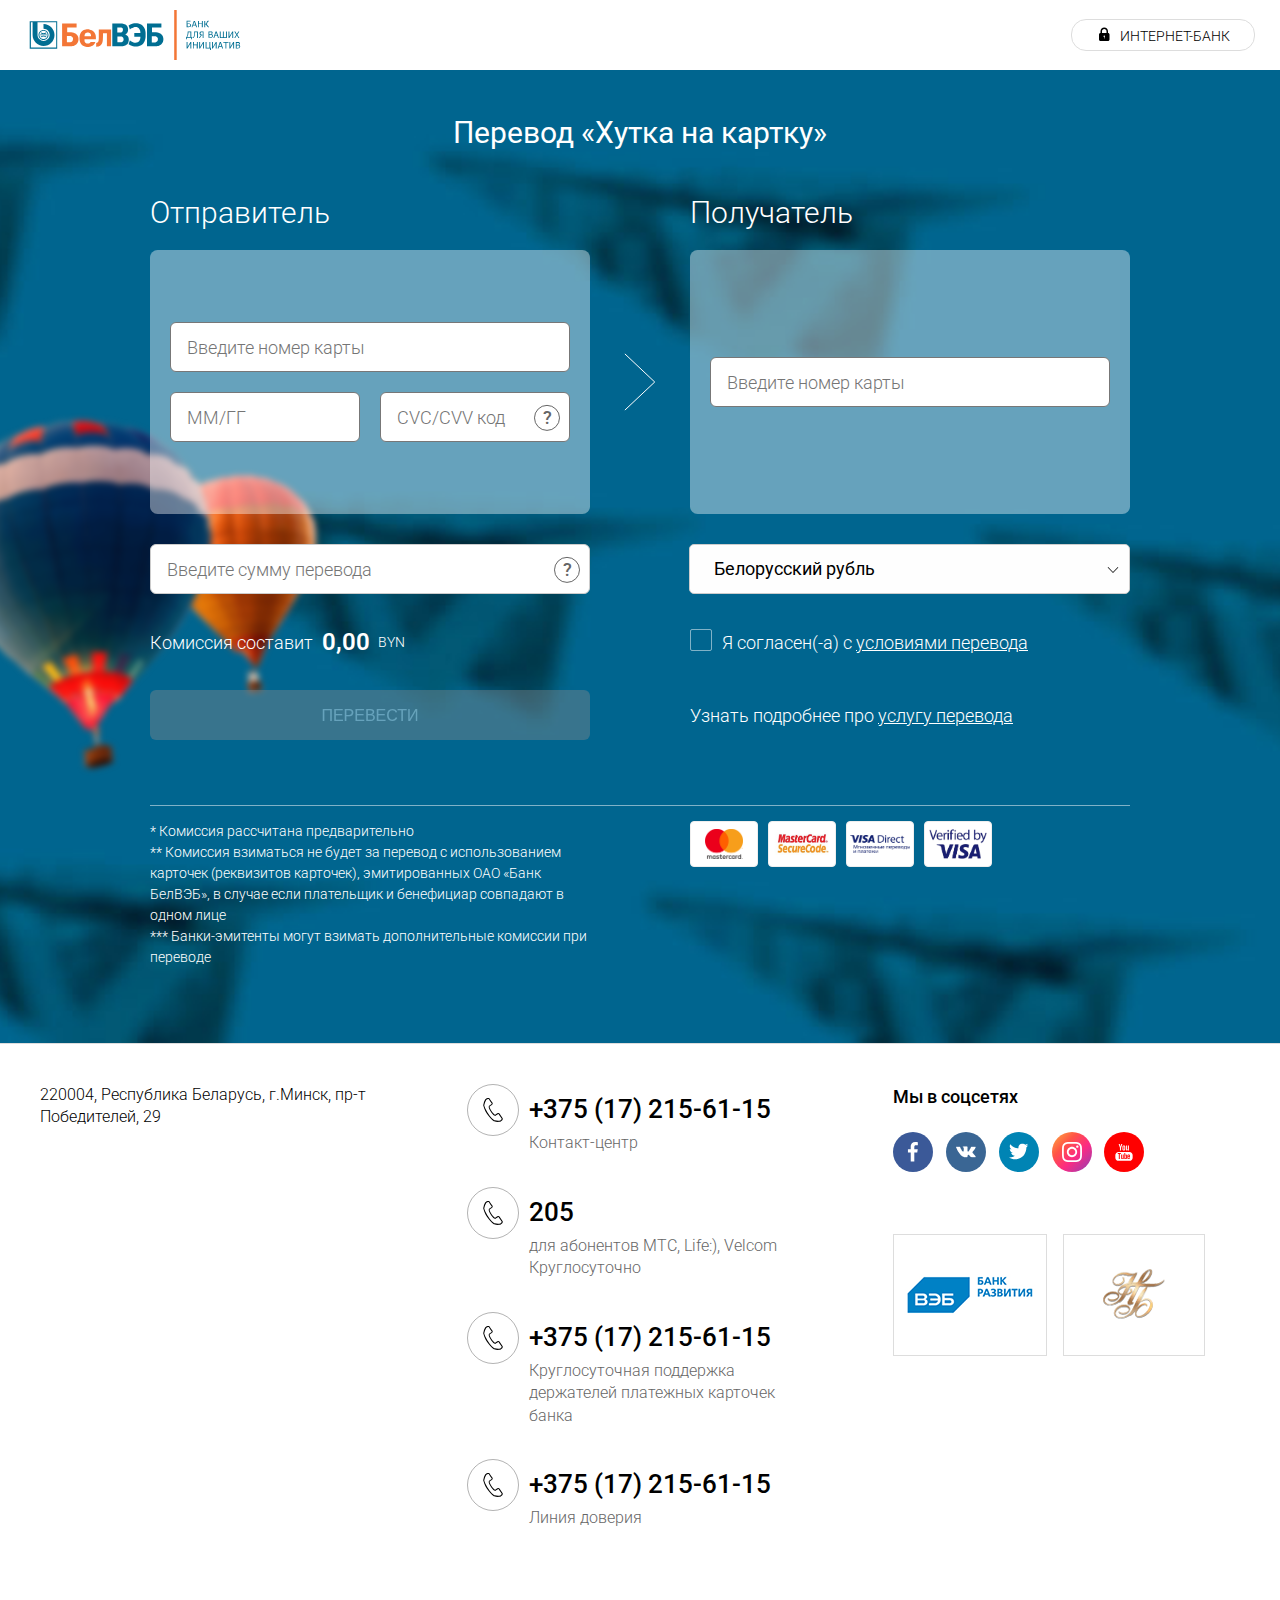
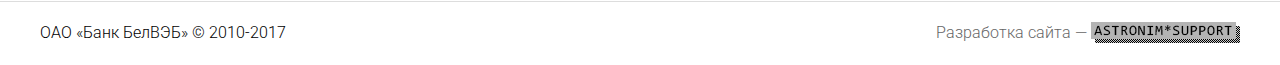
==== commit a5a5c3d3: "20190104 подсказка для формы" ====
--- a/index.html
+++ b/index.html
@@ -7,6 +7,7 @@
 	<meta http-equiv="Pragma" content="no-cache">
 	<meta name="viewport" id="viewport" content="width=device-width">
 	<meta name="format-detection" content="telephone=no">
+	<link rel="shortcut icon" href="./favicon.ico" type="image/x-icon">
 
 	<meta http-equiv="Content-Type" content="text/html; charset=UTF-8" />
 	<meta name="robots" content="index, follow" />
@@ -178,7 +179,7 @@
 									<div class="rem-row">
 										<div class="rem-col">
 											<div class="about-comission">
-												<span class="info" title="* Предварительно рассчитанный размер комиссии за совершение перевода.&#13;** Комиссия взиматься не будет за перевод с использованием карточек (реквизитов карточек), эмитированных ОАО «Банк БелВЭБ», в случае если плательщик и бенефициар совпадают в одном лице."></span>
+												<!--<span class="info" title="* Предварительно рассчитанный размер комиссии за совершение перевода.&#13;** Комиссия взиматься не будет за перевод с использованием карточек (реквизитов карточек), эмитированных ОАО «Банк БелВЭБ», в случае если плательщик и бенефициар совпадают в одном лице."></span>-->
 												<span>Комиссия составит</span> <span class="price"><b id="com">0,00</b> <span id="com_currency">byn</span></span>
 											</div>
 										</div>
@@ -199,7 +200,13 @@
 										<div class="rem-col">Узнать подробнее про <a href="https://www.belveb.by/individual/perevody-i-platezhi/hutka-na-kartku/" target="_blank">услугу перевода</a></div>
 									</div>
 									<div class="rem-row rem-footer">
-										<div class="rem-col">Банки-эмитенты могут взимать дополнительные комиссии при переводе</div>
+										<!--<div class="rem-col">Банки-эмитенты могут взимать дополнительные комиссии при переводе</div>-->
+										<div class="rem-col">
+											* Комиссия рассчитана предварительно <br>
+											** Комиссия взиматься не будет за перевод с использованием карточек (реквизитов карточек), эмитированных ОАО «Банк БелВЭБ», в случае если плательщик и бенефициар совпадают в одном лице
+											<br>
+											*** Банки-эмитенты могут взимать дополнительные комиссии при переводе
+										</div>
 										<div class="rem-col-gap"></div>
 										<div class="rem-col">
 											<div class="support">
